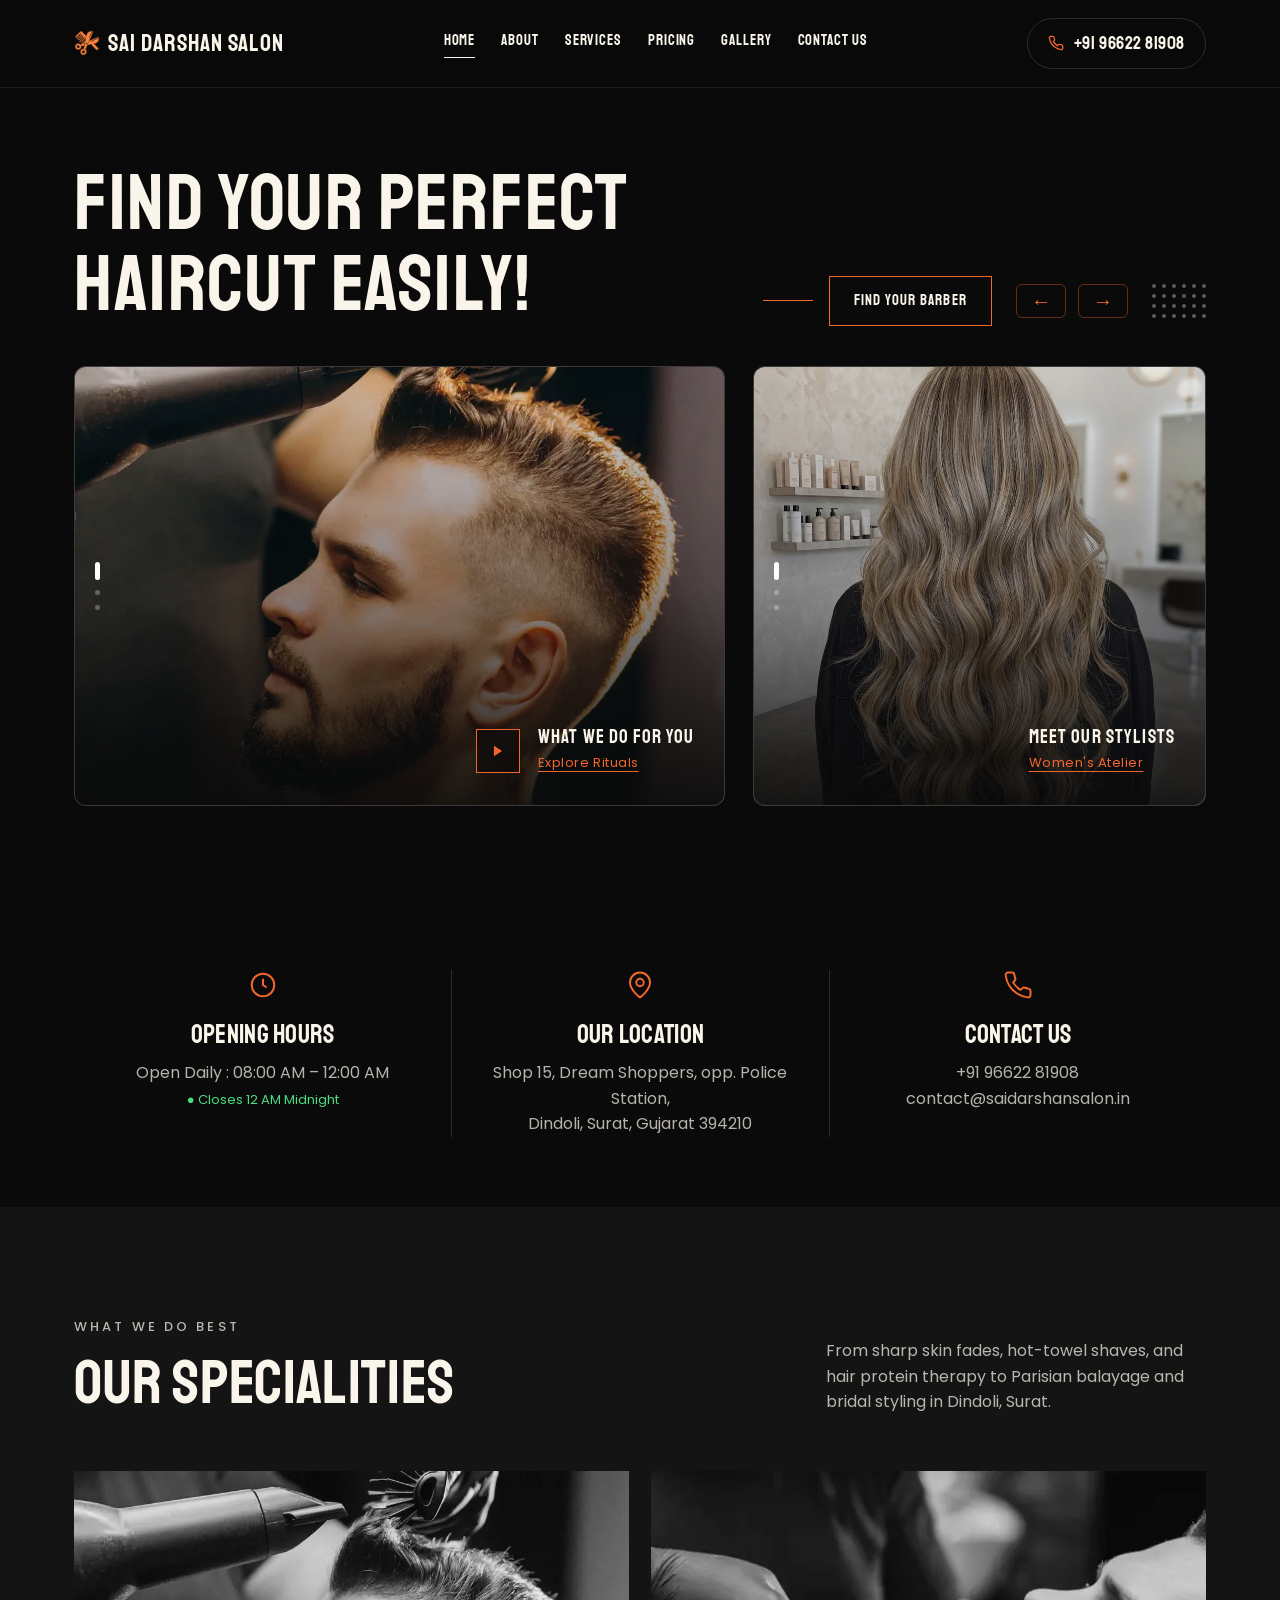
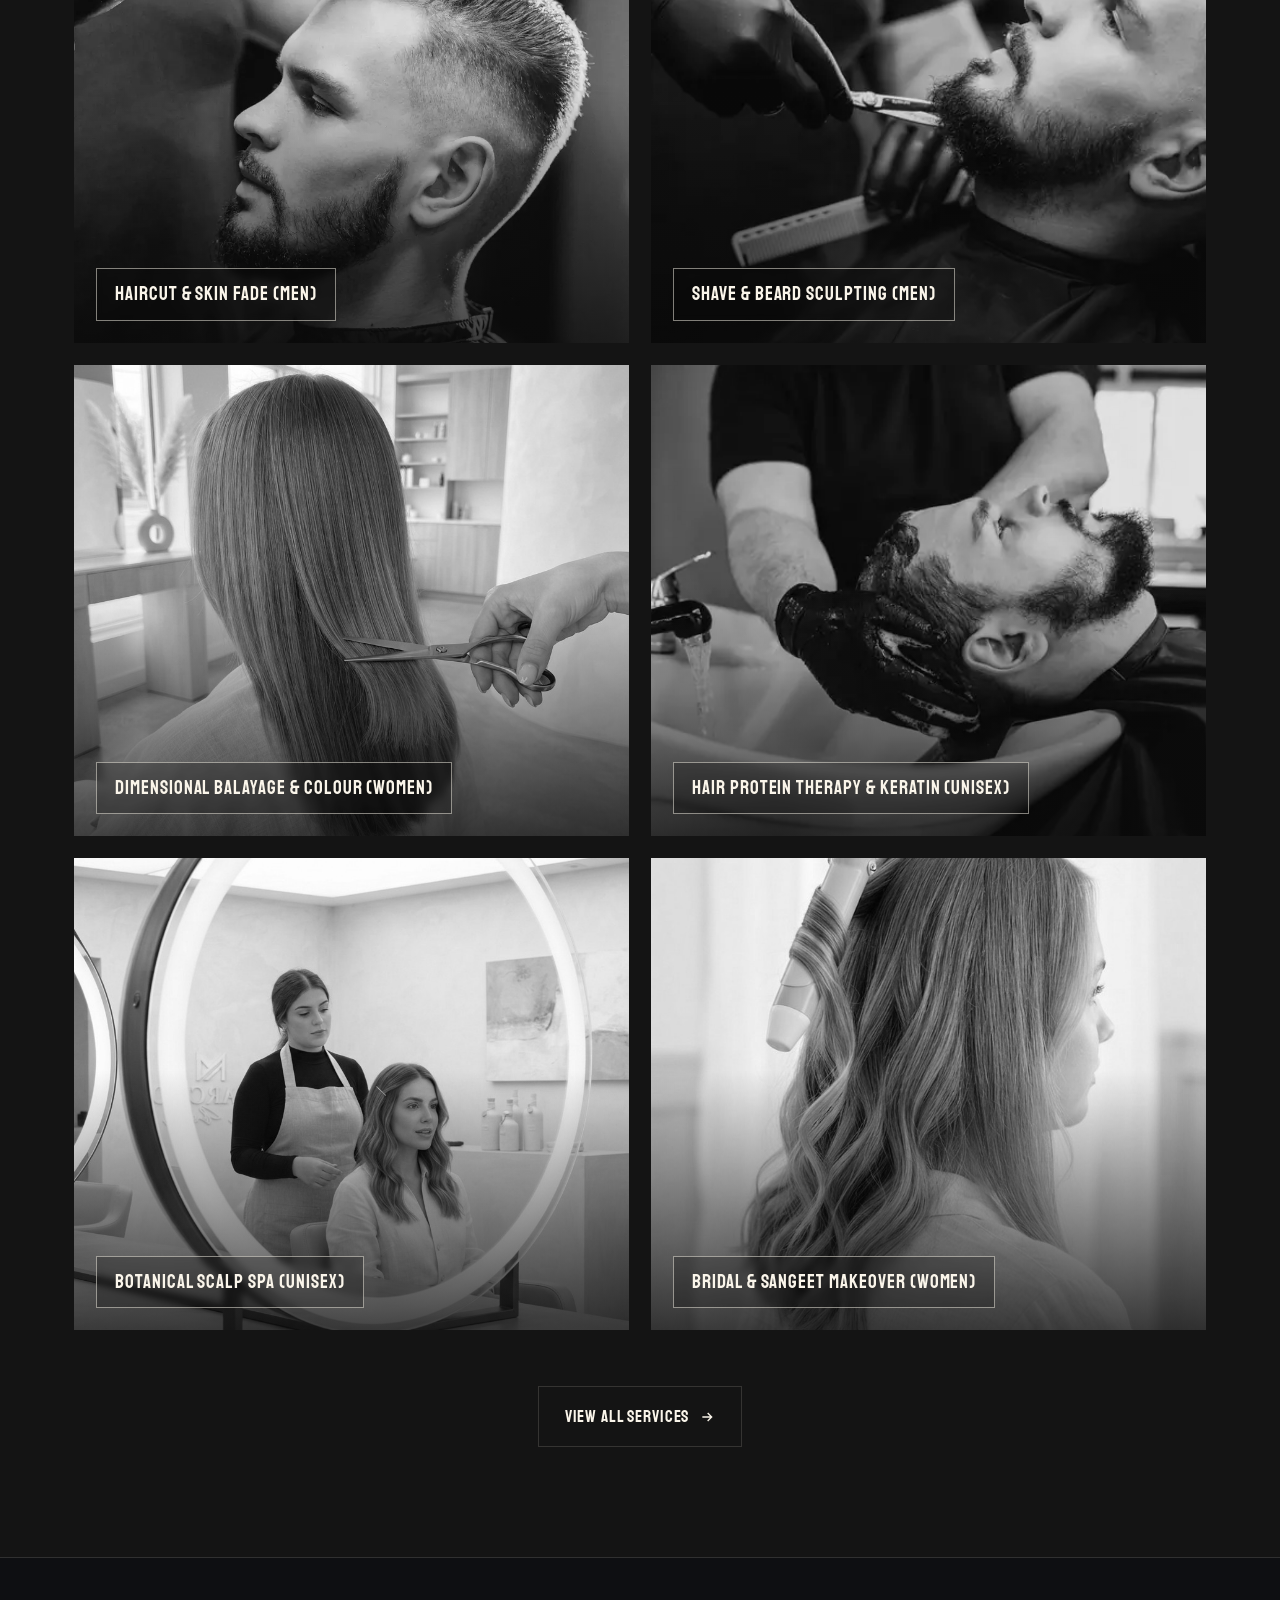
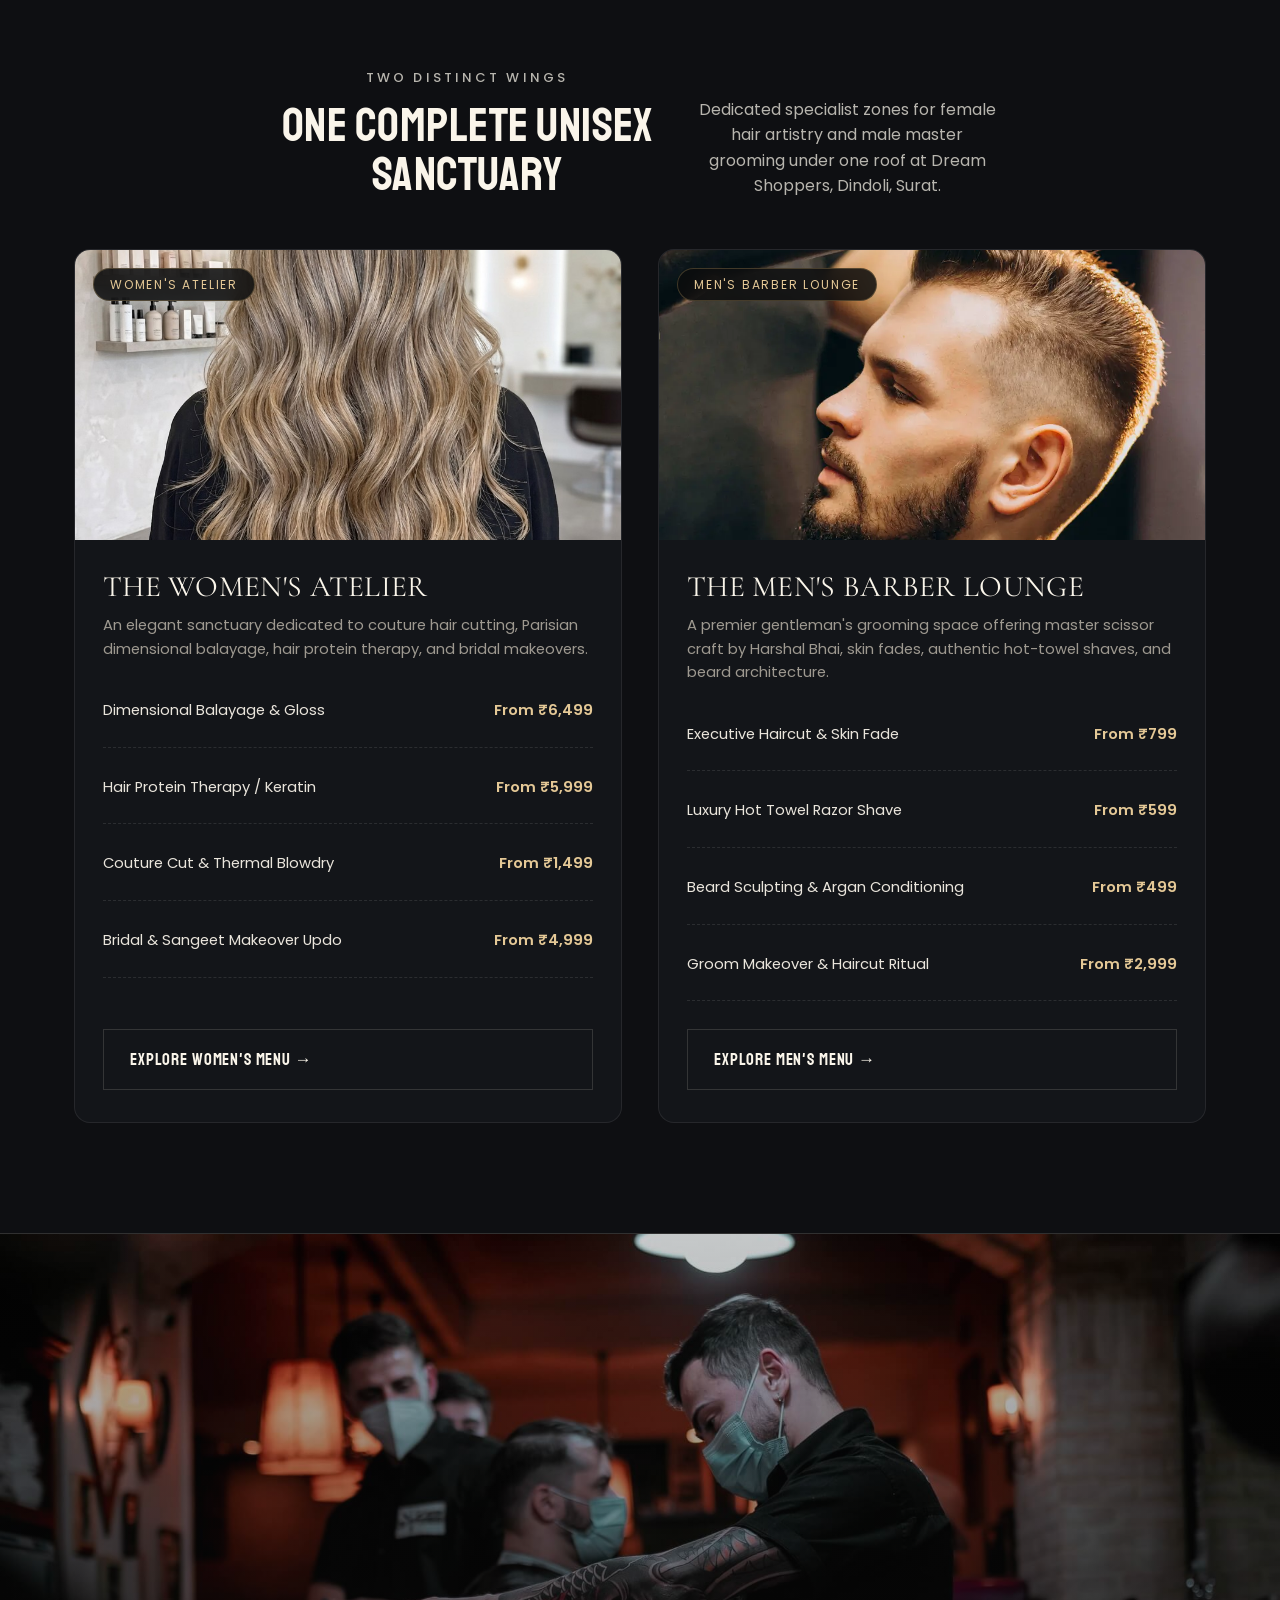
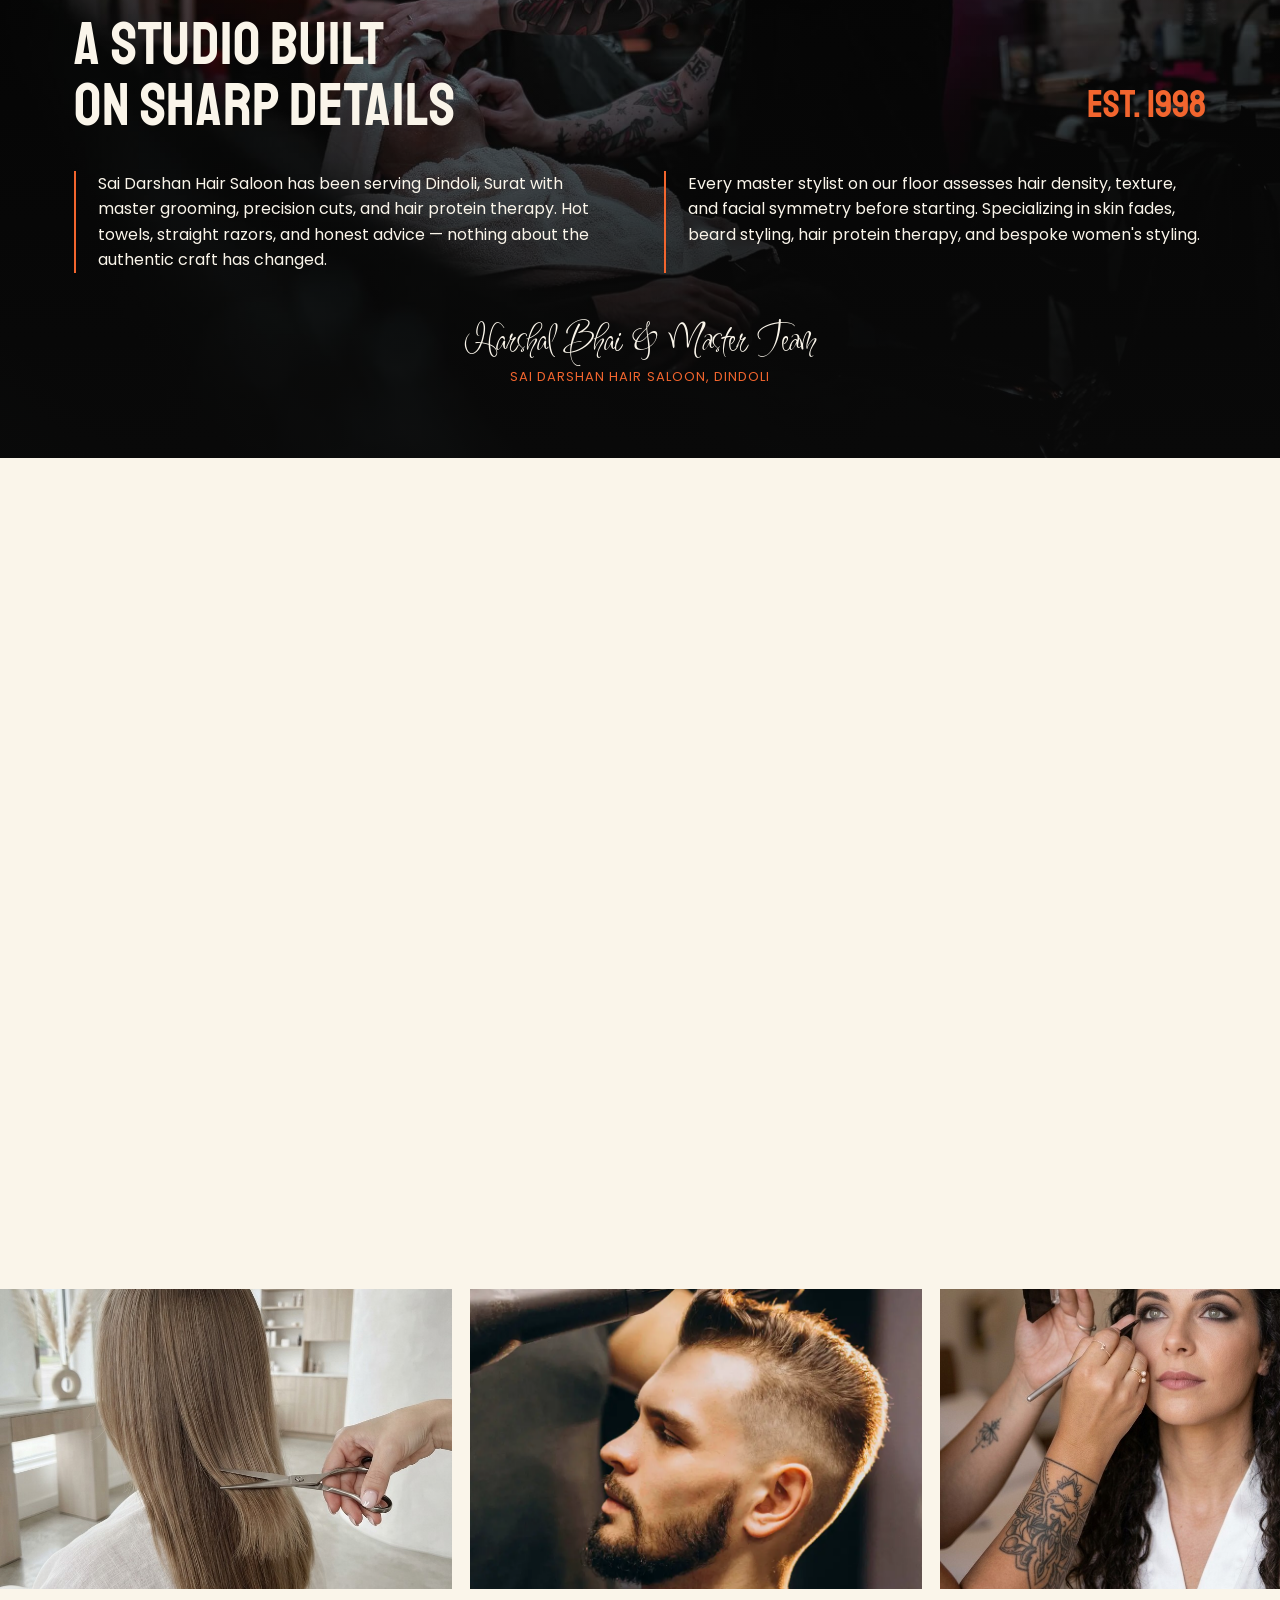
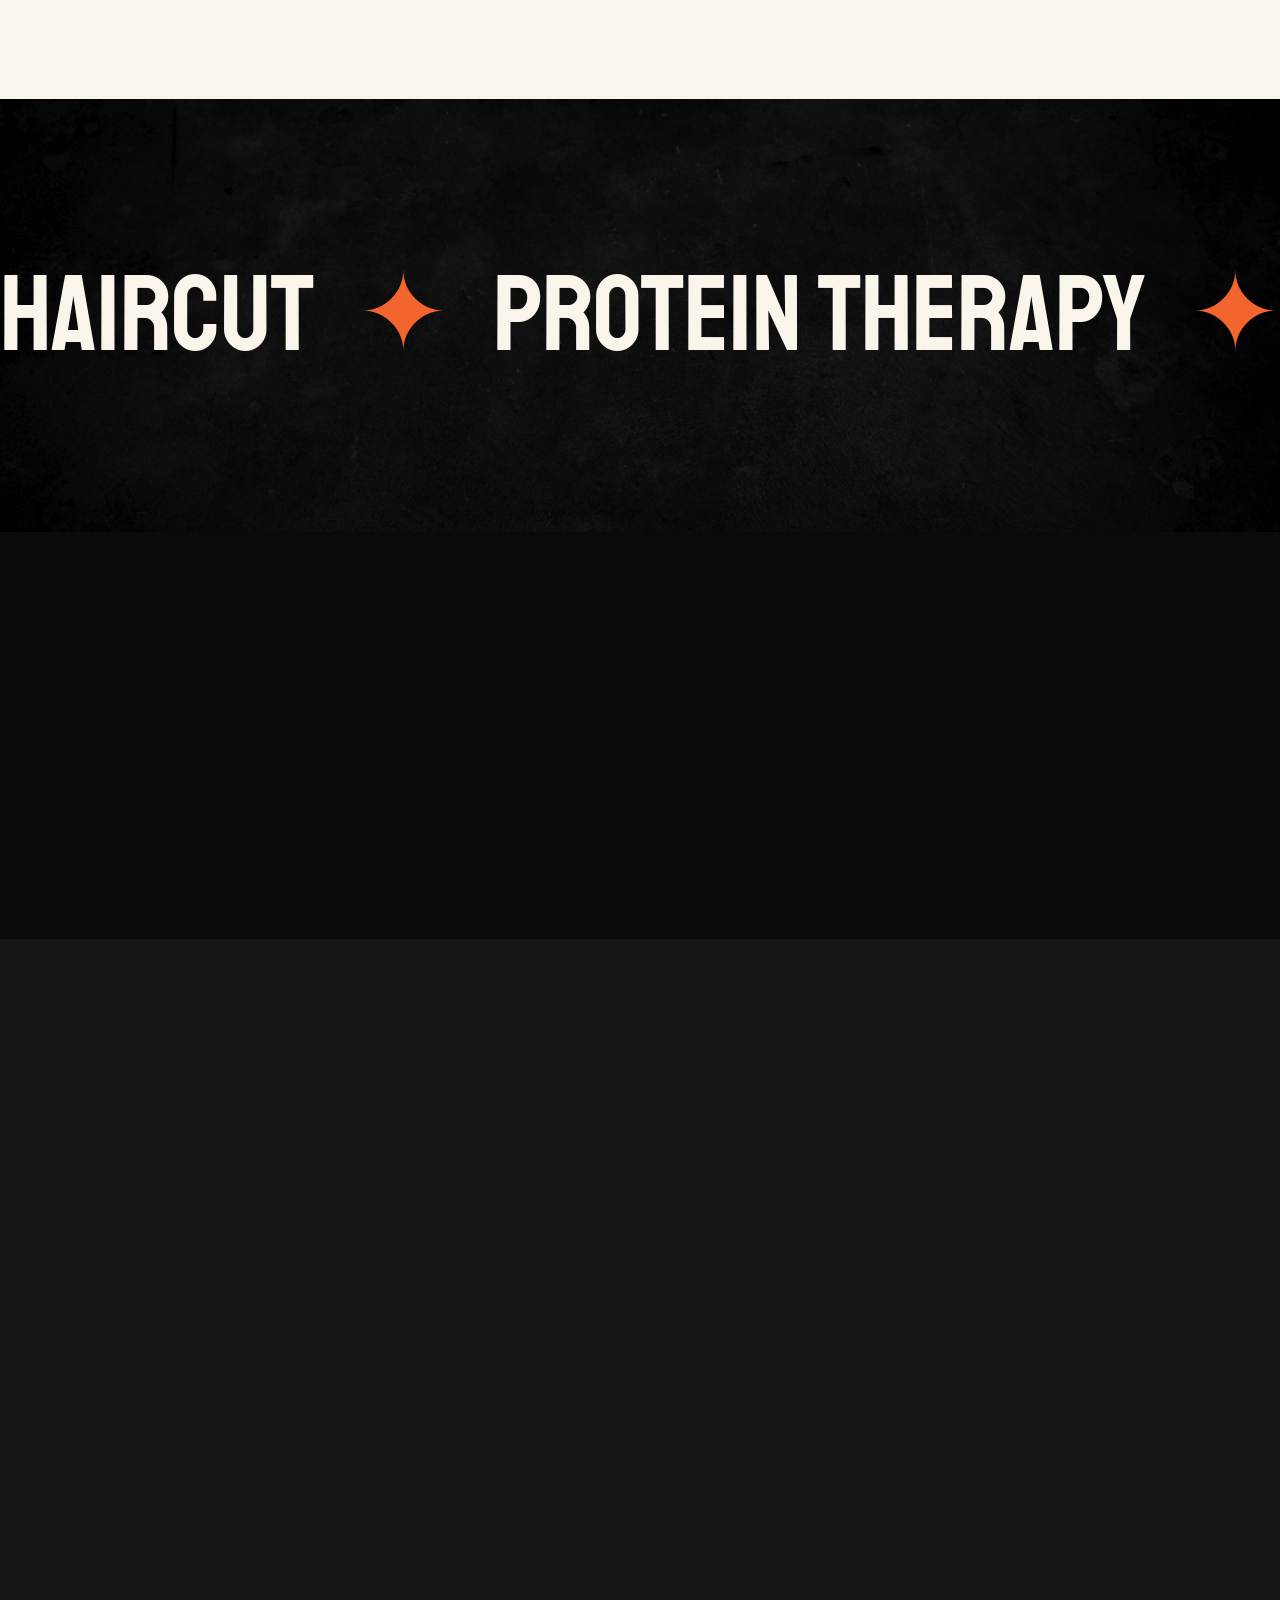
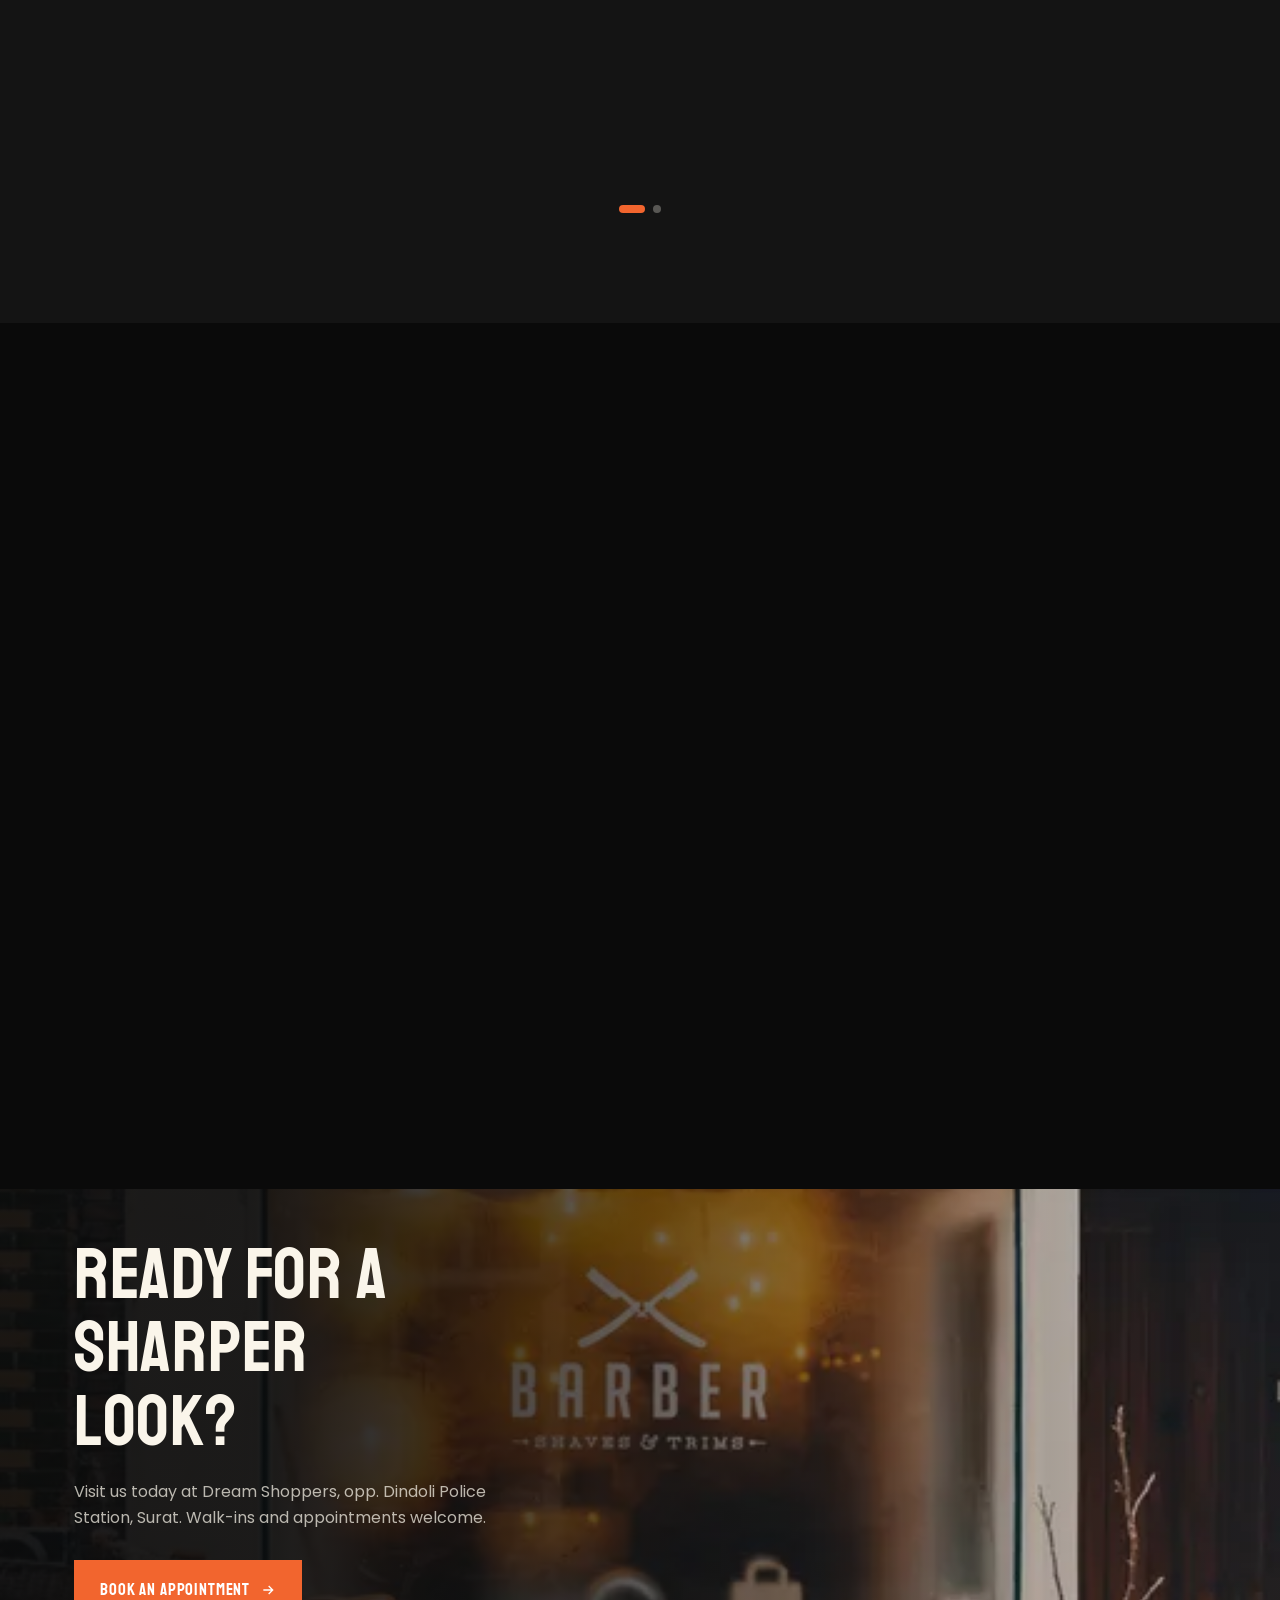
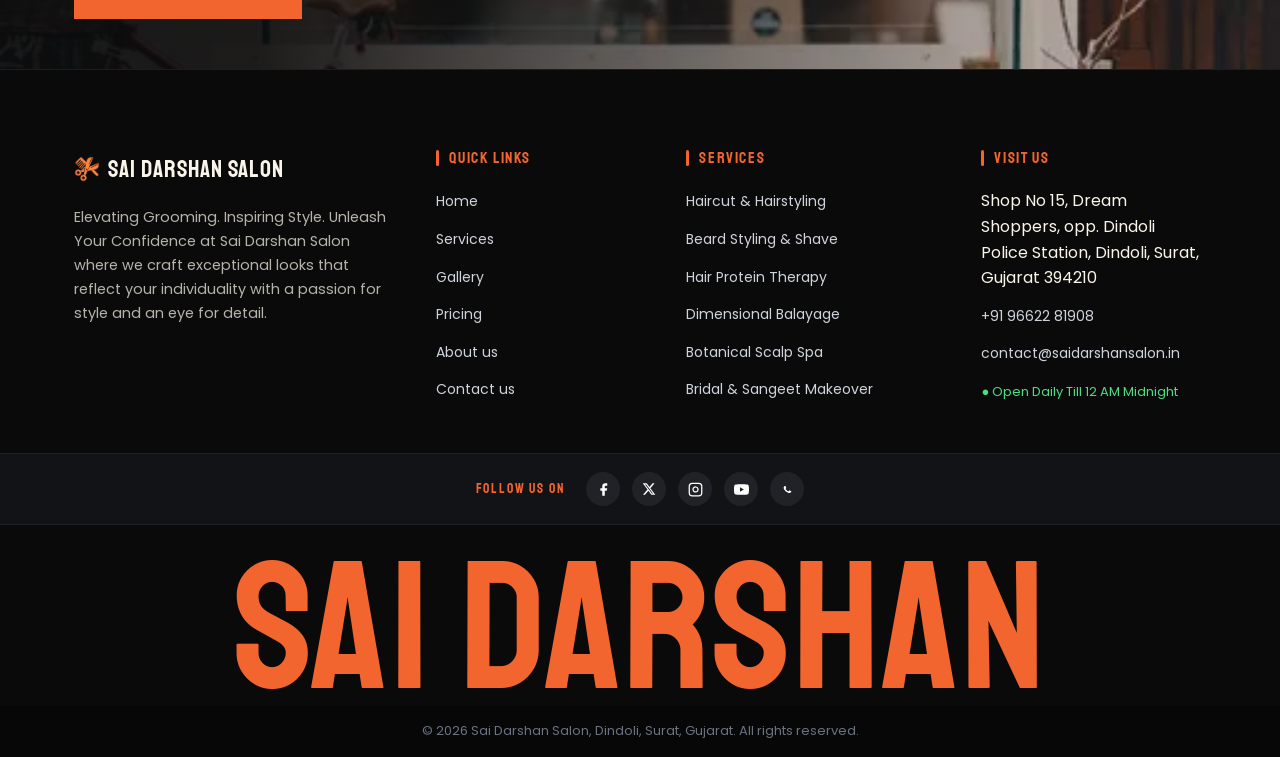
==== index.html @ af79fc6d "first commit: complete Sai Darshan unisex salon website" ====
<!doctype html>
<html lang="en">
  <head>
    <meta charset="utf-8" />
    <meta name="viewport" content="width=device-width, initial-scale=1" />
    <title>Sai Darshan Salon — Unisex Salon &amp; Hair Artistry | Dindoli, Surat</title>
    <meta
      name="description"
      content="Sai Darshan Salon is Dindoli, Surat's premier unisex salon. Precision skin fades, hot towel shaves, hair protein therapy, balayage &amp; bridal styling. Open daily till 12 AM."
    />
    <link rel="canonical" href="https://saidarshansalon.in/" />
    <!-- Open Graph / Facebook -->
    <meta property="og:type" content="website" />
    <meta property="og:url" content="https://saidarshansalon.in/" />
    <meta property="og:title" content="Sai Darshan Salon — Unisex Salon &amp; Hair Artistry | Dindoli, Surat" />
    <meta property="og:description" content="Precision skin fades, hot towel shaves, hair protein therapy, balayage &amp; bridal styling in Dindoli, Surat. Open daily till 12 AM midnight." />
    <meta property="og:image" content="https://saidarshansalon.in/assets/img/storefront.webp" />
    <meta property="og:locale" content="en_IN" />
    <meta property="og:site_name" content="Sai Darshan Salon" />
    <!-- Twitter -->
    <meta name="twitter:card" content="summary_large_image" />
    <meta name="twitter:url" content="https://saidarshansalon.in/" />
    <meta name="twitter:title" content="Sai Darshan Salon — Unisex Salon &amp; Hair Artistry | Dindoli, Surat" />
    <meta name="twitter:description" content="Precision skin fades, hot towel shaves, hair protein therapy, balayage &amp; bridal styling in Dindoli, Surat." />
    <meta name="twitter:image" content="https://saidarshansalon.in/assets/img/storefront.webp" />
    <link rel="icon" href="assets/img/favicon-mark.png" />
    <link rel="preconnect" href="https://fonts.googleapis.com" />
    <link rel="preconnect" href="https://fonts.gstatic.com" crossorigin />
    <link
      href="https://fonts.googleapis.com/css2?family=Staatliches&family=Poppins:wght@300;400;500;600&family=Inspiration&family=Cormorant+Garamond:ital,wght@0,400;0,600;1,400&display=swap"
      rel="stylesheet"
    />
    <link rel="stylesheet" href="css/style.css" />

    <!-- Structured Data (JSON-LD) -->
    <script type="application/ld+json">
    {
      "@context": "https://schema.org",
      "@graph": [
        {
          "@type": ["HairSalon", "BarberShop", "HealthAndBeautyBusiness"],
          "@id": "https://saidarshansalon.in/#business",
          "name": "Sai Darshan Salon",
          "alternateName": "SAI DARSHAN HAIR SALOON",
          "url": "https://saidarshansalon.in/",
          "logo": "https://saidarshansalon.in/assets/img/logo.png",
          "image": "https://saidarshansalon.in/assets/img/storefront.webp",
          "telephone": "+919662281908",
          "email": "contact@saidarshansalon.in",
          "priceRange": "₹499 - ₹6,499",
          "currenciesAccepted": "INR",
          "paymentAccepted": "Cash, UPI, Credit Card, Debit Card",
          "address": {
            "@type": "PostalAddress",
            "streetAddress": "Shop No 15, Dream Shoppers, opp. Dindoli Police Station, Tirupati Society",
            "addressLocality": "Dindoli, Surat",
            "addressRegion": "Gujarat",
            "postalCode": "394210",
            "addressCountry": "IN"
          },
          "geo": {
            "@type": "GeoCoordinates",
            "latitude": 21.14379,
            "longitude": 72.88091
          },
          "openingHoursSpecification": [
            {
              "@type": "OpeningHoursSpecification",
              "dayOfWeek": ["Monday", "Tuesday", "Wednesday", "Thursday", "Friday", "Saturday", "Sunday"],
              "opens": "08:00",
              "closes": "00:00"
            }
          ],
          "aggregateRating": {
            "@type": "AggregateRating",
            "ratingValue": "4.3",
            "reviewCount": "11",
            "bestRating": "5",
            "worstRating": "1"
          },
          "hasOfferCatalog": {
            "@type": "OfferCatalog",
            "name": "Salon Services Menu",
            "itemListElement": [
              {
                "@type": "Offer",
                "itemOffered": {
                  "@type": "Service",
                  "name": "Haircut & Skin Fade (Men)"
                },
                "price": "799",
                "priceCurrency": "INR"
              },
              {
                "@type": "Offer",
                "itemOffered": {
                  "@type": "Service",
                  "name": "Hair Protein Therapy & Keratin"
                },
                "price": "5999",
                "priceCurrency": "INR"
              },
              {
                "@type": "Offer",
                "itemOffered": {
                  "@type": "Service",
                  "name": "Dimensional Balayage & Colour (Women)"
                },
                "price": "6499",
                "priceCurrency": "INR"
              },
              {
                "@type": "Offer",
                "itemOffered": {
                  "@type": "Service",
                  "name": "Hot Towel Straight Razor Shave (Men)"
                },
                "price": "599",
                "priceCurrency": "INR"
              }
            ]
          }
        },
        {
          "@type": "FAQPage",
          "@id": "https://saidarshansalon.in/#faq",
          "mainEntity": [
            {
              "@type": "Question",
              "name": "What are the salon hours for Sai Darshan Salon?",
              "acceptedAnswer": {
                "@type": "Answer",
                "text": "Sai Darshan Salon is open daily from 08:00 AM to 12:00 AM (Midnight) for your convenience."
              }
            },
            {
              "@type": "Question",
              "name": "Where is Sai Darshan Salon located in Surat?",
              "acceptedAnswer": {
                "@type": "Answer",
                "text": "We are located at Shop No 15, Dream Shoppers, opposite Dindoli Police Station, Tirupati Society, Dindoli, Surat, Gujarat 394210 (Plus Code: 4VVJ+G9)."
              }
            },
            {
              "@type": "Question",
              "name": "Do you offer Hair Protein Therapy in Surat?",
              "acceptedAnswer": {
                "@type": "Answer",
                "text": "Yes, our signature Hair Protein Therapy and Keratin treatments deeply restore damaged hair and provide long-lasting shine and smoothness."
              }
            }
          ]
        }
      ]
    }
    </script>
  </head>
  <body>
    <!-- ================= HEADER ================= -->
    <header class="header">
      <div class="wrap header__inner">
        <a class="logo" href="index.html">
          <img src="assets/img/logo.png" alt="Sai Darshan Hair Saloon" />
          <span>SAI DARSHAN SALON</span>
        </a>
        <nav class="nav">
          <a href="index.html" class="is-active">Home</a>
          <a href="about.html">About</a>
          <a href="services.html">Services</a>
          <a href="pricing.html">Pricing</a>
          <a href="gallery.html">Gallery</a>
          <a href="contact.html">Contact Us</a>
        </nav>
        <a class="header__phone" href="tel:+919662281908">
          <svg width="16" height="16" viewBox="0 0 24 24" fill="none" stroke="currentColor" stroke-width="2"><path d="M22 16.9v3a2 2 0 0 1-2.2 2 19.8 19.8 0 0 1-8.6-3.1 19.5 19.5 0 0 1-6-6A19.8 19.8 0 0 1 2.1 4.2 2 2 0 0 1 4.1 2h3a2 2 0 0 1 2 1.7c.1 1 .4 1.9.7 2.8a2 2 0 0 1-.5 2.1L8.1 9.9a16 16 0 0 0 6 6l1.3-1.2a2 2 0 0 1 2.1-.5c.9.3 1.8.6 2.8.7a2 2 0 0 1 1.7 2Z"/></svg>
          +91 96622 81908
        </a>
        <button class="burger" type="button" aria-label="Menu"><span></span><span></span><span></span></button>
      </div>
    </header>
    <nav class="mobile-menu">
      <a href="index.html">Home</a>
      <a href="about.html">About</a>
      <a href="services.html">Services</a>
      <a href="pricing.html">Pricing</a>
      <a href="gallery.html">Gallery</a>
      <a href="contact.html">Contact Us</a>
    </nav>

    <!-- ================= HERO (BARBERMATE SPLIT SHOWCASE) ================= -->
    <section class="hero-bm" id="heroSliderSection">
      <div class="wrap">
        <div class="hero-bm__top reveal">
          <div class="hero-bm__headline-wrap">
            <h1 class="hero-bm__headline">
              Find your perfect <span class="hero-bm__highlight">haircut</span> easily!
            </h1>
          </div>
          <div class="hero-bm__actions">
            <div class="hero-bm__btn-line">
              <a class="hero-bm__btn-box" href="contact.html">Find Your Barber</a>
            </div>
            <div class="hero-bm__arrows">
              <button class="hero-bm__arrow hero-bm__arrow--prev" id="heroPrevBtn" type="button" aria-label="Previous Slide">&larr;</button>
              <button class="hero-bm__arrow hero-bm__arrow--next" id="heroNextBtn" type="button" aria-label="Next Slide">&rarr;</button>
            </div>
            <div class="hero-bm__dot-grid">
              <span></span><span></span><span></span><span></span><span></span><span></span>
              <span></span><span></span><span></span><span></span><span></span><span></span>
              <span></span><span></span><span></span><span></span><span></span><span></span>
              <span></span><span></span><span></span><span></span><span></span><span></span>
            </div>
          </div>
        </div>

        <div class="hero-bm__cards">
          <!-- Main Bigger Left Card: Male Grooming Slides -->
          <div class="hero-bm__card" id="heroMaleCard">
            <!-- Slide 0 -->
            <div class="hero-bm__slide is-active">
              <div class="hero-bm__card-bg">
                <img src="assets/img/haircut-fade.webp" alt="Master Barber Haircut & Skin Fade" />
              </div>
              <div class="hero-bm__card-content">
                <a class="hero-bm__play-btn" href="services.html" aria-label="Explore Men's Rituals">
                  <svg width="14" height="14" viewBox="0 0 24 24" fill="currentColor"><polygon points="5 3 19 12 5 21 5 3"/></svg>
                </a>
                <div class="hero-bm__card-text">
                  <h4>WHAT WE DO FOR YOU</h4>
                  <a href="services.html">Explore Rituals</a>
                </div>
              </div>
            </div>

            <!-- Slide 1 -->
            <div class="hero-bm__slide">
              <div class="hero-bm__card-bg">
                <img src="assets/img/beard-razor.webp" alt="Hot Towel Straight Razor Shave" />
              </div>
              <div class="hero-bm__card-content">
                <a class="hero-bm__play-btn" href="services.html" aria-label="Explore Hot Towel Shave">
                  <svg width="14" height="14" viewBox="0 0 24 24" fill="currentColor"><polygon points="5 3 19 12 5 21 5 3"/></svg>
                </a>
                <div class="hero-bm__card-text">
                  <h4>HOT TOWEL RAZOR SHAVE</h4>
                  <a href="services.html">Traditional Shave</a>
                </div>
              </div>
            </div>

            <!-- Slide 2 -->
            <div class="hero-bm__slide">
              <div class="hero-bm__card-bg">
                <img src="assets/img/man-hat-beard.webp" alt="Beard Sculpting & Grooming" />
              </div>
              <div class="hero-bm__card-content">
                <a class="hero-bm__play-btn" href="services.html" aria-label="Explore Beard Sculpting">
                  <svg width="14" height="14" viewBox="0 0 24 24" fill="currentColor"><polygon points="5 3 19 12 5 21 5 3"/></svg>
                </a>
                <div class="hero-bm__card-text">
                  <h4>BEARD ARCHITECTURE</h4>
                  <a href="services.html">Sculpting &amp; Oil</a>
                </div>
              </div>
            </div>

            <!-- Vertical indicator dots -->
            <div class="hero-bm__v-dots" id="heroMaleDots">
              <span class="is-active" data-slide="0"></span>
              <span data-slide="1"></span>
              <span data-slide="2"></span>
            </div>
          </div>

          <!-- Right Card: Female Styling (Maison Lumière) Slides -->
          <div class="hero-bm__card" id="heroFemaleCard">
            <!-- Slide 0 -->
            <div class="hero-bm__slide is-active">
              <div class="hero-bm__card-bg">
                <img src="assets/img/lumiere/lumiere_1.jpeg" alt="Women's Couture Balayage & Styling" />
              </div>
              <div class="hero-bm__card-content">
                <div class="hero-bm__card-text">
                  <h4>MEET OUR STYLISTS</h4>
                  <a href="services.html">Women's Atelier</a>
                </div>
              </div>
            </div>

            <!-- Slide 1 -->
            <div class="hero-bm__slide">
              <div class="hero-bm__card-bg">
                <img src="assets/img/lumiere/lumiere_0.jpeg" alt="Dimensional Balayage Artistry" />
              </div>
              <div class="hero-bm__card-content">
                <div class="hero-bm__card-text">
                  <h4>DIMENSIONAL BALAYAGE</h4>
                  <a href="services.html">Colour Artistry</a>
                </div>
              </div>
            </div>

            <!-- Slide 2 -->
            <div class="hero-bm__slide">
              <div class="hero-bm__card-bg">
                <img src="assets/img/lumiere/lumiere_12.jpeg" alt="Bridal & Event Occasion Styling" />
              </div>
              <div class="hero-bm__card-content">
                <div class="hero-bm__card-text">
                  <h4>BRIDAL &amp; SANGEET UPDO</h4>
                  <a href="services.html">Occasion Styling</a>
                </div>
              </div>
            </div>

            <!-- Vertical indicator dots -->
            <div class="hero-bm__v-dots" id="heroFemaleDots">
              <span class="is-active" data-slide="0"></span>
              <span data-slide="1"></span>
              <span data-slide="2"></span>
            </div>
          </div>
        </div>
      </div>
    </section>

    <!-- ================= INFO STRIP ================= -->
    <section class="info">
      <div class="wrap info__grid">
        <div class="info__col reveal">
          <svg width="30" height="30" viewBox="0 0 24 24" fill="none" stroke="currentColor" stroke-width="1.6"><circle cx="12" cy="12" r="9"/><path d="M12 7v5l3 2"/></svg>
          <h3>Opening Hours</h3>
          <p>Open Daily : 08:00 AM – 12:00 AM<br /><span style="color: #4ade80; font-size: 13px;">● Closes 12 AM Midnight</span></p>
        </div>
        <div class="info__col reveal" data-delay="1">
          <svg width="30" height="30" viewBox="0 0 24 24" fill="none" stroke="currentColor" stroke-width="1.6"><path d="M20 10c0 6-8 12-8 12s-8-6-8-12a8 8 0 0 1 16 0Z"/><circle cx="12" cy="10" r="3"/></svg>
          <h3>Our Location</h3>
          <p>Shop 15, Dream Shoppers, opp. Police Station,<br />Dindoli, Surat, Gujarat 394210</p>
        </div>
        <div class="info__col reveal" data-delay="2">
          <svg width="30" height="30" viewBox="0 0 24 24" fill="none" stroke="currentColor" stroke-width="1.6"><path d="M22 16.9v3a2 2 0 0 1-2.2 2 19.8 19.8 0 0 1-8.6-3.1 19.5 19.5 0 0 1-6-6A19.8 19.8 0 0 1 2.1 4.2 2 2 0 0 1 4.1 2h3a2 2 0 0 1 2 1.7c.1 1 .4 1.9.7 2.8a2 2 0 0 1-.5 2.1L8.1 9.9a16 16 0 0 0 6 6l1.3-1.2a2 2 0 0 1 2.1-.5c.9.3 1.8.6 2.8.7a2 2 0 0 1 1.7 2Z"/></svg>
          <h3>Contact Us</h3>
          <p>+91 96622 81908<br />contact@saidarshansalon.in</p>
        </div>
      </div>
    </section>

    <!-- ================= SPECIALITIES (MEN & WOMEN) ================= -->
    <section class="section section--ink">
      <div class="wrap">
        <div class="section-head reveal">
          <div>
            <p class="eyebrow">What we do best</p>
            <h2>Our specialities</h2>
          </div>
          <p>From sharp skin fades, hot-towel shaves, and hair protein therapy to Parisian balayage and bridal styling in Dindoli, Surat.</p>
        </div>
        <div class="cards">
          <!-- Men: Haircut & Fade -->
          <a class="card reveal" href="services.html">
            <img src="assets/img/haircut-fade.webp" alt="Precision haircut and skin fade" />
            <span class="card__label">Haircut &amp; Skin Fade (Men)</span>
          </a>
          <!-- Men: Shave & Beard -->
          <a class="card reveal" data-delay="1" href="services.html">
            <img src="assets/img/beard-razor.webp" alt="Classic razor shave" />
            <span class="card__label">Shave &amp; Beard Sculpting (Men)</span>
          </a>
          <!-- Women: Balayage & Colour -->
          <a class="card reveal" data-delay="1" href="services.html">
            <img src="assets/img/lumiere/lumiere_0.jpeg" alt="Dimensional Balayage" />
            <span class="card__label">Dimensional Balayage &amp; Colour (Women)</span>
          </a>
          <!-- Unisex: Hair Protein Therapy -->
          <a class="card reveal" data-delay="2" href="services.html">
            <img src="assets/img/hair-wash.webp" alt="Hair Protein Therapy" />
            <span class="card__label">Hair Protein Therapy &amp; Keratin (Unisex)</span>
          </a>
          <!-- Unisex: Botanical Scalp Spa -->
          <a class="card reveal" href="services.html">
            <img src="assets/img/lumiere/lumiere_18.jpeg" alt="Botanical Scalp Spa" />
            <span class="card__label">Botanical Scalp Spa (Unisex)</span>
          </a>
          <!-- Women: Bridal & Event Styling -->
          <a class="card reveal" data-delay="1" href="services.html">
            <img src="assets/img/lumiere/lumiere_12.jpeg" alt="Bridal & Sangeet Styling" />
            <span class="card__label">Bridal &amp; Sangeet Makeover (Women)</span>
          </a>
        </div>
        <div class="center-cta reveal">
          <a class="btn btn--ghost" href="services.html">
            View all services
            <svg width="16" height="16" viewBox="0 0 24 24" fill="none" stroke="currentColor" stroke-width="2"><path d="M5 12h14M13 6l6 6-6 6"/></svg>
          </a>
        </div>
      </div>
    </section>

    <!-- ================= DUAL WING UNISEX SHOWCASE ================= -->
    <section class="section" style="background: #0e0f12; border-top: 1px solid var(--line); border-bottom: 1px solid var(--line);">
      <div class="wrap">
        <div class="section-head reveal" style="text-align: center; max-width: 720px; margin: 0 auto 50px;">
          <div>
            <p class="eyebrow" style="margin-bottom: 12px;">Two Distinct Wings</p>
            <h2 style="font-size: clamp(32px, 5vw, 48px);">One Complete Unisex Sanctuary</h2>
          </div>
          <p style="color: var(--muted); margin-top: 12px;">
            Dedicated specialist zones for female hair artistry and male master grooming under one roof at Dream Shoppers, Dindoli, Surat.
          </p>
        </div>

        <div class="unisex-dual-grid">
          <!-- Wing 1: Women's Hair & Beauty Atelier -->
          <div class="unisex-wing reveal">
            <div class="unisex-wing__media">
              <img src="assets/img/lumiere/lumiere_1.jpeg" alt="The Women's Hair & Beauty Atelier" />
              <span class="unisex-wing__badge">Women's Atelier</span>
            </div>
            <div class="unisex-wing__body">
              <h3>The Women's Atelier</h3>
              <p class="wing-desc">
                An elegant sanctuary dedicated to couture hair cutting, Parisian dimensional balayage, hair protein therapy, and bridal makeovers.
              </p>
              <div class="wing-service-items">
                <div class="wing-service-item">
                  <span class="name">Dimensional Balayage &amp; Gloss</span>
                  <span class="price">From ₹6,499</span>
                </div>
                <div class="wing-service-item">
                  <span class="name">Hair Protein Therapy / Keratin</span>
                  <span class="price">From ₹5,999</span>
                </div>
                <div class="wing-service-item">
                  <span class="name">Couture Cut &amp; Thermal Blowdry</span>
                  <span class="price">From ₹1,499</span>
                </div>
                <div class="wing-service-item">
                  <span class="name">Bridal &amp; Sangeet Makeover Updo</span>
                  <span class="price">From ₹4,999</span>
                </div>
              </div>
              <a class="btn btn--ghost" href="services.html" style="margin-top: auto;">Explore Women's Menu →</a>
            </div>
          </div>

          <!-- Wing 2: Men's Master Barber & Grooming Lounge -->
          <div class="unisex-wing reveal" data-delay="1">
            <div class="unisex-wing__media">
              <img src="assets/img/haircut-fade.webp" alt="The Men's Barber & Grooming Lounge" />
              <span class="unisex-wing__badge">Men's Barber Lounge</span>
            </div>
            <div class="unisex-wing__body">
              <h3>The Men's Barber Lounge</h3>
              <p class="wing-desc">
                A premier gentleman's grooming space offering master scissor craft by Harshal Bhai, skin fades, authentic hot-towel shaves, and beard architecture.
              </p>
              <div class="wing-service-items">
                <div class="wing-service-item">
                  <span class="name">Executive Haircut &amp; Skin Fade</span>
                  <span class="price">From ₹799</span>
                </div>
                <div class="wing-service-item">
                  <span class="name">Luxury Hot Towel Razor Shave</span>
                  <span class="price">From ₹599</span>
                </div>
                <div class="wing-service-item">
                  <span class="name">Beard Sculpting &amp; Argan Conditioning</span>
                  <span class="price">From ₹499</span>
                </div>
                <div class="wing-service-item">
                  <span class="name">Groom Makeover &amp; Haircut Ritual</span>
                  <span class="price">From ₹2,999</span>
                </div>
              </div>
              <a class="btn btn--ghost" href="services.html" style="margin-top: auto;">Explore Men's Menu →</a>
            </div>
          </div>
        </div>
      </div>
    </section>

    <!-- ================= ABOUT ================= -->
    <section class="about">
      <div class="about__bg"><img src="assets/img/shop-night.jpg" alt="Inside Sai Darshan Hair Saloon" /></div>
      <div class="wrap">
        <div class="about__top reveal">
          <h2>A studio built<br />on sharp details</h2>
          <span class="about__est">EST. 1998</span>
        </div>
        <div class="about__cols">
          <p class="reveal">
            Sai Darshan Hair Saloon has been serving Dindoli, Surat with master grooming, precision cuts, and hair protein therapy. Hot towels, straight razors, and honest advice — nothing about the authentic craft has changed.
          </p>
          <p class="reveal" data-delay="1">
            Every master stylist on our floor assesses hair density, texture, and facial symmetry before starting. Specializing in skin fades, beard styling, hair protein therapy, and bespoke women's styling.
          </p>
        </div>
        <div class="signature reveal">
          <span>Harshal Bhai &amp; Master Team</span>
          <small>Sai Darshan Hair Saloon, Dindoli</small>
        </div>
      </div>
    </section>

    <!-- ================= PRICING ================= -->
    <section class="section section--cream">
      <div class="wrap">
        <div class="section-head reveal">
          <div>
            <p class="eyebrow">Straightforward rates</p>
            <h2>Our price list</h2>
          </div>
          <p>Transparent pricing in Indian Rupees (₹) for men, women, and hair protein spa treatments in Dindoli, Surat.</p>
        </div>
        <div class="prices">
          <div class="price reveal"><span class="price__name">Men's Classic Haircut</span><span class="price__dots"></span><span class="price__value">₹699</span></div>
          <div class="price reveal"><span class="price__name">Executive Skin Fade</span><span class="price__dots"></span><span class="price__value">₹799</span></div>
          <div class="price reveal"><span class="price__name">Hot Towel Razor Shave</span><span class="price__dots"></span><span class="price__value">₹599</span></div>
          <div class="price reveal"><span class="price__name">Beard Trim &amp; Shape</span><span class="price__dots"></span><span class="price__value">₹499</span></div>
          <div class="price reveal"><span class="price__name">Hair Protein Therapy</span><span class="price__dots"></span><span class="price__value">₹5,999</span></div>
          <div class="price reveal"><span class="price__name">Women's Couture Haircut</span><span class="price__dots"></span><span class="price__value">₹1,499</span></div>
          <div class="price reveal"><span class="price__name">Dimensional Balayage</span><span class="price__dots"></span><span class="price__value">₹6,499</span></div>
          <div class="price reveal"><span class="price__name">Full Foil Highlights</span><span class="price__dots"></span><span class="price__value">₹4,999</span></div>
          <div class="price reveal"><span class="price__name">Botanical Scalp Spa</span><span class="price__dots"></span><span class="price__value">₹1,899</span></div>
          <div class="price reveal"><span class="price__name">Bridal &amp; Sangeet Makeover</span><span class="price__dots"></span><span class="price__value">₹4,999</span></div>
          <div class="price reveal"><span class="price__name">Charcoal Detox Facial</span><span class="price__dots"></span><span class="price__value">₹1,499</span></div>
          <div class="price reveal"><span class="price__name">Full Groom Makeover Ritual</span><span class="price__dots"></span><span class="price__value">₹2,999</span></div>
        </div>
        <div class="center-cta reveal">
          <a class="btn btn--ghost-dark" href="pricing.html">
            See full price book
            <svg width="16" height="16" viewBox="0 0 24 24" fill="none" stroke="currentColor" stroke-width="2"><path d="M5 12h14M13 6l6 6-6 6"/></svg>
          </a>
        </div>
      </div>
      <div class="strip-mask">
        <div class="strip">
          <img src="assets/img/lumiere/lumiere_0.jpeg" alt="Dimensional Balayage" />
          <img src="assets/img/haircut-fade.webp" alt="Skin fade" />
          <img src="assets/img/lumiere/lumiere_2.jpeg" alt="Couture cut" />
          <img src="assets/img/beard-razor.webp" alt="Hot towel shave" />
          <img src="assets/img/lumiere/lumiere_12.jpeg" alt="Bridal styling" />
          <img src="assets/img/man-hat-beard.webp" alt="Beard trim" />
          <img src="assets/img/lumiere/lumiere_18.jpeg" alt="Scalp spa" />
          <img src="assets/img/lumiere/lumiere_1.jpeg" alt="Couture styling" />
        </div>
      </div>
    </section>

    <!-- ================= MARQUEE ================= -->
    <section class="marquee">
      <div class="marquee__bg"><img src="assets/img/texture-dark.jpg" alt="" /></div>
      <div class="marquee__track">
        <span>Haircut <b>&#10022;</b> Protein Therapy <b>&#10022;</b> Balayage <b>&#10022;</b> Shave <b>&#10022;</b> Beard <b>&#10022;</b> Styling <b>&#10022;</b> Scalp Spa <b>&#10022;</b></span>
        <span>Haircut <b>&#10022;</b> Protein Therapy <b>&#10022;</b> Balayage <b>&#10022;</b> Shave <b>&#10022;</b> Beard <b>&#10022;</b> Styling <b>&#10022;</b> Scalp Spa <b>&#10022;</b></span>
      </div>
    </section>

    <!-- ================= STATS ================= -->
    <section class="section">
      <div class="wrap">
        <div class="stats">
          <div class="stat reveal">
            <div class="stat__bg"><img src="assets/img/texture-dark.jpg" alt="" /></div>
            <strong data-count="27" data-suffix="+">0</strong><span>Years of excellence</span>
          </div>
          <div class="stat reveal" data-delay="1">
            <div class="stat__bg"><img src="assets/img/texture-dark.jpg" alt="" /></div>
            <strong data-count="11" data-suffix="+">0</strong><span>Verified 5★ Reviews</span>
          </div>
          <div class="stat reveal" data-delay="2">
            <div class="stat__bg"><img src="assets/img/texture-dark.jpg" alt="" /></div>
            <strong data-count="12" data-suffix="AM">0</strong><span>Open Daily Till 12 AM</span>
          </div>
          <div class="stat reveal" data-delay="3">
            <div class="stat__bg"><img src="assets/img/texture-dark.jpg" alt="" /></div>
            <strong data-count="4.3" data-suffix="★">0</strong><span>Google Rating</span>
          </div>
        </div>
      </div>
    </section>

    <!-- ================= TESTIMONIALS ================= -->
    <section class="section section--ink">
      <div class="wrap">
        <div class="section-head section-head--center reveal">
          <div>
            <p class="eyebrow">Google Reviews &bull; 4.3 ★</p>
            <h2>What our clients say</h2>
          </div>
        </div>
        <div class="slider reveal">
          <div class="slider__track">
            <!-- Review 1: Bharti Shimpi -->
            <article class="testimonial">
              <img src="assets/img/client-female-1.jpg" alt="Bharti Shimpi" />
              <div class="testimonial__body">
                <div class="stars">&#9733;&#9733;&#9733;&#9733;&#9733;</div>
                <h3>Best service by Harshal Bhai</h3>
                <p>"Got best service! Special thanks to Harshal bhai for such great hair styling and attention to detail."</p>
                <strong>Bharti Shimpi</strong><em>Google Review, Dindoli</em>
              </div>
            </article>
            <!-- Review 2: Maya Prajapati -->
            <article class="testimonial">
              <img src="assets/img/client-female-2.jpg" alt="Maya Prajapati" />
              <div class="testimonial__body">
                <div class="stars">&#9733;&#9733;&#9733;&#9733;&#9733;</div>
                <h3>Hair Protein Therapy</h3>
                <p>"Hair protein therapy karavai bahot achha result hai, very nice smooth hair texture and shine."</p>
                <strong>Maya Prajapati</strong><em>Google Review, Surat</em>
              </div>
            </article>
            <!-- Review 3: Rohan Mehta -->
            <article class="testimonial">
              <img src="assets/img/client-glasses.jpg" alt="Rohan Mehta" />
              <div class="testimonial__body">
                <div class="stars">&#9733;&#9733;&#9733;&#9733;&#9733;</div>
                <h3>Sharpest fade in Dindoli</h3>
                <p>"Best fade and beard shaping. Open till 12 AM midnight which is super convenient after work."</p>
                <strong>Rohan Mehta</strong><em>Regular Client, Dindoli</em>
              </div>
            </article>
            <!-- Review 4: Aarav Desai -->
            <article class="testimonial">
              <img src="assets/img/client-beard-glasses.jpg" alt="Aarav Desai" />
              <div class="testimonial__body">
                <div class="stars">&#9733;&#9733;&#9733;&#9733;&#9733;</div>
                <h3>Hot towel &amp; beard sculpt</h3>
                <p>"Beard shaped, oiled and trimmed with precision. Warm hospitality and relaxed atmosphere."</p>
                <strong>Aarav Desai</strong><em>Regular Client, Surat</em>
              </div>
            </article>
          </div>
        </div>
        <div class="dots"></div>
      </div>
    </section>

    <!-- ================= FAQ ================= -->
    <section class="section">
      <div class="wrap">
        <div class="section-head section-head--center reveal">
          <div>
            <p class="eyebrow">Good to know</p>
            <h2>Frequently asked questions</h2>
          </div>
        </div>
        <div class="accordion">
          <div class="acc is-open reveal">
            <button class="acc__btn" type="button">
              <svg width="20" height="20" viewBox="0 0 24 24" fill="none" stroke="currentColor" stroke-width="2"><circle cx="12" cy="12" r="9"/><path d="M12 8h.01M11 12h1v4h1"/></svg>
              What are the salon hours?
              <svg class="acc__chev" width="18" height="18" viewBox="0 0 24 24" fill="none" stroke="currentColor" stroke-width="2"><path d="m6 9 6 6 6-6"/></svg>
            </button>
            <div class="acc__body"><p>We are open daily from 08:00 AM to 12:00 AM (Midnight) for your convenience.</p></div>
          </div>
          <div class="acc reveal">
            <button class="acc__btn" type="button">
              <svg width="20" height="20" viewBox="0 0 24 24" fill="none" stroke="currentColor" stroke-width="2"><circle cx="12" cy="12" r="9"/><path d="M12 8h.01M11 12h1v4h1"/></svg>
              Where is Sai Darshan Hair Saloon located?
              <svg class="acc__chev" width="18" height="18" viewBox="0 0 24 24" fill="none" stroke="currentColor" stroke-width="2"><path d="m6 9 6 6 6-6"/></svg>
            </button>
            <div class="acc__body"><p>Shop No 15, Dream Shoppers, opposite Dindoli Police Station, Tirupati Society, Dindoli, Surat, Gujarat 394210 (Plus Code: 4VVJ+G9).</p></div>
          </div>
          <div class="acc reveal">
            <button class="acc__btn" type="button">
              <svg width="20" height="20" viewBox="0 0 24 24" fill="none" stroke="currentColor" stroke-width="2"><circle cx="12" cy="12" r="9"/><path d="M12 8h.01M11 12h1v4h1"/></svg>
              Which payment methods do you accept?
              <svg class="acc__chev" width="18" height="18" viewBox="0 0 24 24" fill="none" stroke="currentColor" stroke-width="2"><path d="m6 9 6 6 6-6"/></svg>
            </button>
            <div class="acc__body"><p>We accept UPI (Google Pay, PhonePe, Paytm), cash, and card payments.</p></div>
          </div>
          <div class="acc reveal">
            <button class="acc__btn" type="button">
              <svg width="20" height="20" viewBox="0 0 24 24" fill="none" stroke="currentColor" stroke-width="2"><circle cx="12" cy="12" r="9"/><path d="M12 8h.01M11 12h1v4h1"/></svg>
              Do you offer Hair Protein Therapy?
              <svg class="acc__chev" width="18" height="18" viewBox="0 0 24 24" fill="none" stroke="currentColor" stroke-width="2"><path d="m6 9 6 6 6-6"/></svg>
            </button>
            <div class="acc__body"><p>Yes! Our signature Hair Protein Therapy and Keratin treatments deeply restore damaged hair and provide long-lasting shine and smoothness.</p></div>
          </div>
        </div>
        <div class="pills reveal">
          <span class="pill"><i>&#10003;</i> Master styling by Harshal Bhai</span>
          <span class="pill"><i>&#10003;</i> Hair Protein Therapy</span>
          <span class="pill"><i>&#10003;</i> Sterilised tools</span>
          <span class="pill"><i>&#10003;</i> Open till 12 AM Midnight</span>
        </div>
      </div>
    </section>

    <!-- ================= CTA ================= -->
    <section class="cta">
      <div class="cta__bg"><img src="assets/img/storefront.webp" alt="Sai Darshan Hair Saloon" /></div>
      <div class="wrap">
        <h2 class="reveal">Ready for a sharper look?</h2>
        <p class="reveal" data-delay="1">Visit us today at Dream Shoppers, opp. Dindoli Police Station, Surat. Walk-ins and appointments welcome.</p>
        <div class="reveal" data-delay="2">
          <a class="btn btn--orange" href="contact.html">
            Book an appointment
            <svg width="16" height="16" viewBox="0 0 24 24" fill="none" stroke="currentColor" stroke-width="2"><path d="M5 12h14M13 6l6 6-6 6"/></svg>
          </a>
        </div>
      </div>
    </section>

    <!-- ================= FOOTER ================= -->
    <footer class="footer">
      <div class="wrap">
        <div class="footer__grid">
          <div class="footer__brand">
            <a class="logo" href="index.html">
              <img src="assets/img/logo.png" alt="Sai Darshan Salon" />
              <span>SAI DARSHAN SALON</span>
            </a>
            <p>
              Elevating Grooming. Inspiring Style. Unleash Your Confidence at Sai Darshan Salon where we craft exceptional looks that reflect your individuality with a passion for style and an eye for detail.
            </p>
          </div>
          <div>
            <h4 class="footer__col-head">QUICK LINKS</h4>
            <ul>
              <li><a href="index.html">Home</a></li>
              <li><a href="services.html">Services</a></li>
              <li><a href="gallery.html">Gallery</a></li>
              <li><a href="pricing.html">Pricing</a></li>
              <li><a href="about.html">About us</a></li>
              <li><a href="contact.html">Contact us</a></li>
            </ul>
          </div>
          <div>
            <h4 class="footer__col-head">SERVICES</h4>
            <ul>
              <li><a href="services.html">Haircut &amp; Hairstyling</a></li>
              <li><a href="services.html">Beard Styling &amp; Shave</a></li>
              <li><a href="services.html">Hair Protein Therapy</a></li>
              <li><a href="services.html">Dimensional Balayage</a></li>
              <li><a href="services.html">Botanical Scalp Spa</a></li>
              <li><a href="services.html">Bridal &amp; Sangeet Makeover</a></li>
            </ul>
          </div>
          <div>
            <h4 class="footer__col-head">VISIT US</h4>
            <ul>
              <li>Shop No 15, Dream Shoppers, opp. Dindoli Police Station, Dindoli, Surat, Gujarat 394210</li>
              <li><a href="tel:+919662281908">+91 96622 81908</a></li>
              <li><a href="mailto:contact@saidarshansalon.in">contact@saidarshansalon.in</a></li>
              <li><span style="color: #4ade80; font-size: 13px;">● Open Daily Till 12 AM Midnight</span></li>
            </ul>
          </div>
        </div>
      </div>

      <!-- Social strip -->
      <div class="footer__social-strip">
        <div class="wrap">
          <span class="footer__social-label">FOLLOW US ON</span>
          <div class="footer__social-icons">
            <a href="#" aria-label="Facebook"><svg width="15" height="15" viewBox="0 0 24 24" fill="currentColor"><path d="M18 2h-3a5 5 0 0 0-5 5v3H7v4h3v8h4v-8h3l1-4h-4V7a1 1 0 0 1 1-1h3z"/></svg></a>
            <a href="#" aria-label="X / Twitter"><svg width="14" height="14" viewBox="0 0 24 24" fill="currentColor"><path d="M18.244 2.25h3.308l-7.227 8.26 8.502 11.24H16.17l-5.214-6.817L4.99 21.75H1.68l7.73-8.835L1.254 2.25H8.08l4.713 6.231zm-1.161 17.52h1.833L7.084 4.126H5.117z"/></svg></a>
            <a href="#" aria-label="Instagram"><svg width="15" height="15" viewBox="0 0 24 24" fill="none" stroke="currentColor" stroke-width="2"><rect width="20" height="20" x="2" y="2" rx="5" ry="5"/><path d="M16 11.37A4 4 0 1 1 12.63 8 4 4 0 0 1 16 11.37z"/><line x1="17.5" x2="17.51" y1="6.5" y2="6.5"/></svg></a>
            <a href="#" aria-label="YouTube"><svg width="15" height="15" viewBox="0 0 24 24" fill="currentColor"><path d="M23.498 6.186a3.016 3.016 0 0 0-2.122-2.136C19.505 3.545 12 3.545 12 3.545s-7.505 0-9.377.505A3.017 3.017 0 0 0 .502 6.186C0 8.07 0 12 0 12s0 3.93.502 5.814a3.016 3.016 0 0 0 2.122 2.136c1.871.505 9.376.505 9.376.505s7.505 0 9.377-.505a3.015 3.015 0 0 0 2.122-2.136C24 15.93 24 12 24 12s0-3.93-.502-5.814zM9.545 15.568V8.432L15.818 12l-6.273 3.568z"/></svg></a>
            <a href="https://wa.me/919662281908" aria-label="WhatsApp"><svg width="15" height="15" viewBox="0 0 24 24" fill="currentColor"><path d="M17.472 14.382c-.301-.15-1.782-.88-2.058-.98-.276-.1-.477-.15-.678.15-.201.302-.781.98-.958 1.181-.177.201-.354.226-.655.075s-1.272-.469-2.424-1.496c-.896-.798-1.501-1.785-1.677-2.087-.176-.301-.019-.464.132-.614.136-.135.301-.352.451-.528.15-.176.2-.301.301-.502.1-.201.05-.377-.025-.528-.075-.15-.678-1.632-.929-2.235-.245-.588-.494-.508-.678-.517-.175-.01-.376-.01-.577-.01-.201 0-.527.075-.803.376s-1.054 1.03-1.054 2.511c0 1.481 1.08 2.91 1.23 3.111.15.201 2.124 3.243 5.145 4.549.719.311 1.28.497 1.718.636.723.23 1.381.197 1.901.12.579-.086 1.782-.728 2.033-1.431.251-.703.251-1.306.176-1.431-.075-.126-.276-.201-.577-.352z"/></svg></a>
          </div>
        </div>
      </div>

      <!-- Giant Brand Display Banner -->
      <div class="footer__giant-brand">
        <h2>SAI DARSHAN</h2>
      </div>

      <!-- Bottom copyright -->
      <div class="footer__copyright">
        <div class="wrap">
          &copy; <span data-year></span> Sai Darshan Salon, Dindoli, Surat, Gujarat. All rights reserved.
        </div>
      </div>
    </footer>

    <script src="js/main.js"></script>
  </body>
</html>
---- css/style.css ----
/* ==========================================================================
   TrimHub Barbershop — static stylesheet
   ========================================================================== */

:root {
  --black: #0a0a0a;
  --ink: #141414;
  --panel: #1b1b1b;
  --cream: #faf5ea;
  --orange: #f2652e;
  --muted: rgba(250, 245, 234, 0.72);
  --line: rgba(250, 245, 234, 0.14);
  --font-display: "Staatliches", "Arial Narrow", sans-serif;
  --font-body: "Poppins", "Helvetica Neue", Arial, sans-serif;
  --font-script: "Inspiration", cursive;
  --wrap: 1180px;
  --ease: cubic-bezier(0.22, 1, 0.36, 1);
}

* {
  box-sizing: border-box;
}

html {
  scroll-behavior: smooth;
}

body {
  margin: 0;
  background: var(--black);
  color: var(--cream);
  font-family: var(--font-body);
  font-size: 16px;
  line-height: 1.6;
  -webkit-font-smoothing: antialiased;
  overflow-x: hidden;
}

img {
  max-width: 100%;
  display: block;
}

a {
  color: inherit;
  text-decoration: none;
}

h1,
h2,
h3,
h4 {
  font-family: var(--font-display);
  font-weight: 400;
  letter-spacing: 0.01em;
  line-height: 1.02;
  margin: 0;
  text-transform: uppercase;
}

p {
  margin: 0;
}

.wrap {
  width: 100%;
  max-width: var(--wrap);
  margin: 0 auto;
  padding: 0 24px;
}

.section {
  padding: 110px 0;
}

.section--cream {
  background: var(--cream);
  color: var(--black);
}

.section--ink {
  background: var(--ink);
}

/* ---------- Header ------------------------------------------------------ */

.header {
  position: fixed;
  inset: 0 0 auto 0;
  z-index: 90;
  padding: 18px 0;
  background: rgba(10, 10, 10, 0.95);
  backdrop-filter: blur(10px);
  border-bottom: 1px solid rgba(255, 255, 255, 0.08);
  transition:
    background 0.35s var(--ease),
    padding 0.35s var(--ease),
    box-shadow 0.35s var(--ease);
}

.header.is-stuck {
  background: rgba(10, 10, 10, 0.98);
  padding: 10px 0;
  box-shadow: 0 1px 0 var(--line);
}

.header--solid {
  background: #0a0a0a !important;
  border-bottom: 1px solid rgba(255, 255, 255, 0.12);
}

.header__inner {
  display: flex;
  align-items: center;
  justify-content: space-between;
  gap: 24px;
}

.logo {
  display: flex;
  align-items: center;
  gap: 8px;
  font-family: var(--font-display);
  font-size: 24px;
  letter-spacing: 0.04em;
}

.logo img {
  height: 26px;
  width: auto;
}

.nav {
  display: flex;
  align-items: center;
  gap: 26px;
}

.nav a {
  font-family: var(--font-display);
  font-size: 15px;
  letter-spacing: 0.06em;
  text-transform: uppercase;
  padding-bottom: 4px;
  border-bottom: 1px solid transparent;
  transition:
    color 0.25s var(--ease),
    border-color 0.25s var(--ease);
}

.nav a:hover {
  color: var(--orange);
}

.nav a.is-active {
  border-bottom-color: var(--cream);
}

.header__phone {
  display: inline-flex;
  align-items: center;
  gap: 10px;
  border: 1px solid var(--line);
  border-radius: 999px;
  padding: 10px 20px;
  font-family: var(--font-display);
  font-size: 18px;
  letter-spacing: 0.03em;
  transition:
    background 0.3s var(--ease),
    color 0.3s var(--ease);
}

.header__phone svg {
  color: var(--orange);
  flex: none;
}

.header__phone:hover {
  background: var(--orange);
  color: #fff;
}

.header__phone:hover svg {
  color: #fff;
}

.burger {
  display: none;
  width: 44px;
  height: 40px;
  border: 1px solid var(--line);
  border-radius: 8px;
  background: transparent;
  cursor: pointer;
  padding: 0;
  position: relative;
}

.burger span {
  position: absolute;
  left: 11px;
  right: 11px;
  height: 2px;
  background: var(--cream);
  transition: transform 0.3s var(--ease), opacity 0.2s linear;
}

.burger span:nth-child(1) {
  top: 14px;
}

.burger span:nth-child(2) {
  top: 19px;
}

.burger span:nth-child(3) {
  top: 24px;
}

body.menu-open .burger span:nth-child(1) {
  transform: translateY(5px) rotate(45deg);
}

body.menu-open .burger span:nth-child(2) {
  opacity: 0;
}

body.menu-open .burger span:nth-child(3) {
  transform: translateY(-5px) rotate(-45deg);
}

.mobile-menu {
  position: fixed;
  inset: 0;
  z-index: 80;
  background: var(--black);
  display: flex;
  flex-direction: column;
  justify-content: center;
  gap: 8px;
  padding: 80px 32px;
  transform: translateX(100%);
  transition: transform 0.45s var(--ease);
}

body.menu-open .mobile-menu {
  transform: translateX(0);
}

.mobile-menu a {
  font-family: var(--font-display);
  font-size: 34px;
  text-transform: uppercase;
  border-bottom: 1px solid var(--line);
  padding: 14px 0;
}

/* ---------- Buttons ----------------------------------------------------- */

.btn {
  --btn-bg: var(--cream);
  --btn-fg: var(--black);
  position: relative;
  display: inline-flex;
  align-items: center;
  gap: 10px;
  padding: 16px 26px;
  background: var(--btn-bg);
  color: var(--btn-fg);
  font-family: var(--font-display);
  font-size: 17px;
  letter-spacing: 0.05em;
  text-transform: uppercase;
  overflow: hidden;
  isolation: isolate;
  transition: color 0.35s var(--ease);
}

.btn::after {
  content: "";
  position: absolute;
  inset: 0;
  background: var(--orange);
  transform: translateY(101%);
  transition: transform 0.4s var(--ease);
  z-index: -1;
}

.btn:hover {
  color: #fff;
}

.btn:hover::after {
  transform: translateY(0);
}

.btn svg {
  transition: transform 0.35s var(--ease);
}

.btn:hover svg {
  transform: translateX(4px);
}

.btn--ghost {
  --btn-bg: transparent;
  --btn-fg: var(--cream);
  border: 1px solid var(--line);
}

.btn--ghost-dark {
  --btn-bg: transparent;
  --btn-fg: var(--black);
  border: 1px solid rgba(10, 10, 10, 0.25);
}

.btn--orange {
  --btn-bg: var(--orange);
  --btn-fg: #fff;
}

.btn--orange::after {
  background: var(--cream);
}

.btn--orange:hover {
  color: var(--black);
}

.link-arrow {
  display: inline-flex;
  align-items: center;
  gap: 6px;
  color: var(--orange);
  font-family: var(--font-display);
  letter-spacing: 0.06em;
  text-transform: uppercase;
}

.link-arrow svg {
  transition: transform 0.3s var(--ease);
}

.link-arrow:hover svg {
  transform: translateX(4px);
}

/* ---------- Section headings ------------------------------------------- */

.eyebrow {
  color: var(--orange);
  font-size: 13px;
  letter-spacing: 0.24em;
  text-transform: uppercase;
  font-weight: 500;
  margin-bottom: 14px;
}

.section-head {
  display: grid;
  grid-template-columns: 1.1fr 0.9fr;
  gap: 40px;
  align-items: end;
  margin-bottom: 56px;
}

.section-head h2 {
  font-size: clamp(38px, 5vw, 62px);
}

.section-head p {
  color: var(--muted);
  max-width: 380px;
  justify-self: end;
}

.section--cream .section-head p {
  color: rgba(10, 10, 10, 0.72);
}

.section-head--center {
  grid-template-columns: 1fr;
  text-align: center;
  justify-items: center;
}

.section-head--center p {
  justify-self: center;
  max-width: 620px;
}

/* ---------- Hero -------------------------------------------------------- */

/* ---------- Hero (BarberMate Split Style) -------------------------------- */

.hero-bm {
  position: relative;
  min-height: 100vh;
  padding: 130px 0 60px;
  background: var(--black);
  overflow: hidden;
  display: flex;
  flex-direction: column;
  justify-content: center;
}

.hero-bm__top {
  display: flex;
  align-items: flex-end;
  justify-content: space-between;
  gap: 30px;
  margin-bottom: 40px;
}

.hero-bm__headline-wrap {
  flex: 1;
  max-width: 780px;
}

.hero-bm__headline {
  font-family: var(--font-display);
  font-size: clamp(42px, 6.2vw, 84px);
  line-height: 1.02;
  letter-spacing: 0.02em;
  text-transform: uppercase;
  margin: 0;
  color: var(--cream);
}

.hero-bm__highlight {
  position: relative;
  display: inline-block;
  color: var(--cream);
}

.hero-bm__highlight::after {
  content: "";
  position: absolute;
  left: 0;
  bottom: -6px;
  width: 100%;
  height: 10px;
  background: var(--orange);
  background-image: repeating-linear-gradient(
    90deg,
    var(--orange),
    var(--orange) 8px,
    var(--black) 8px,
    var(--black) 12px
  );
  z-index: -1;
  border-radius: 2px;
}

.hero-bm__actions {
  display: flex;
  align-items: center;
  gap: 24px;
}

.hero-bm__btn-line {
  display: inline-flex;
  align-items: center;
  gap: 16px;
}

.hero-bm__btn-line::before {
  content: "";
  width: 50px;
  height: 1px;
  background: var(--orange);
}

.hero-bm__btn-box {
  border: 1px solid var(--orange);
  padding: 12px 24px;
  font-family: var(--font-display);
  font-size: 15px;
  letter-spacing: 0.08em;
  text-transform: uppercase;
  color: var(--cream);
  background: transparent;
  transition: all 0.3s var(--ease);
}

.hero-bm__btn-box:hover {
  background: var(--orange);
  color: #fff;
}

.hero-bm__arrows {
  display: flex;
  align-items: center;
  gap: 12px;
}

.hero-bm__arrow {
  background: transparent;
  border: 1px solid rgba(242, 101, 46, 0.4);
  border-radius: 6px;
  color: var(--orange);
  font-size: 20px;
  cursor: pointer;
  padding: 6px 14px;
  line-height: 1;
  display: inline-flex;
  align-items: center;
  justify-content: center;
  transition: all 0.25s var(--ease);
}

.hero-bm__arrow:hover {
  background: var(--orange);
  border-color: var(--orange);
  color: #fff;
  transform: translateY(-2px);
}

.hero-bm__arrow:active {
  transform: scale(0.92);
}

.hero-bm__dot-grid {
  display: grid;
  grid-template-columns: repeat(6, 4px);
  gap: 6px;
  opacity: 0.35;
}

.hero-bm__dot-grid span {
  width: 4px;
  height: 4px;
  background: var(--cream);
  border-radius: 50%;
}

/* Dual Showcase Cards */
.hero-bm__cards {
  display: grid;
  grid-template-columns: 1.18fr 0.82fr;
  gap: 28px;
  align-items: stretch;
}

.hero-bm__card {
  position: relative;
  border-radius: 12px;
  overflow: hidden;
  background: var(--panel);
  border: 1px solid var(--line);
  min-height: 440px;
  display: flex;
  flex-direction: column;
  justify-content: flex-end;
  transition: border-color 0.35s var(--ease), box-shadow 0.35s var(--ease);
}

.hero-bm__card:hover {
  border-color: rgba(242, 101, 46, 0.5);
  box-shadow: 0 16px 36px rgba(0, 0, 0, 0.6);
}

/* Multi-Slide Structure */
.hero-bm__slide {
  position: absolute;
  inset: 0;
  opacity: 0;
  visibility: hidden;
  display: flex;
  flex-direction: column;
  justify-content: flex-end;
  padding: 30px;
  transition: opacity 0.65s cubic-bezier(0.22, 1, 0.36, 1), transform 0.65s cubic-bezier(0.22, 1, 0.36, 1);
  transform: scale(1.03);
  z-index: 1;
}

.hero-bm__slide.is-active {
  opacity: 1;
  visibility: visible;
  transform: scale(1);
  z-index: 2;
}

.hero-bm__card-bg {
  position: absolute;
  inset: 0;
  z-index: 1;
}

.hero-bm__card-bg img {
  width: 100%;
  height: 100%;
  object-fit: cover;
  transition: transform 0.8s var(--ease);
}

.hero-bm__card:hover .hero-bm__card-bg img {
  transform: scale(1.04);
}

.hero-bm__slide::after {
  content: "";
  position: absolute;
  inset: 0;
  z-index: 2;
  background: linear-gradient(
    180deg,
    rgba(10, 10, 10, 0.1) 0%,
    rgba(10, 10, 10, 0.4) 50%,
    rgba(10, 10, 10, 0.92) 100%
  );
}

/* Vertical indicator dots */
.hero-bm__v-dots {
  position: absolute;
  left: 20px;
  top: 50%;
  transform: translateY(-50%);
  z-index: 5;
  display: flex;
  flex-direction: column;
  gap: 10px;
}

.hero-bm__v-dots span {
  width: 5px;
  height: 5px;
  background: rgba(250, 245, 234, 0.3);
  border-radius: 50%;
  cursor: pointer;
  transition: all 0.3s var(--ease);
}

.hero-bm__v-dots span:hover {
  background: var(--orange);
}

.hero-bm__v-dots span.is-active {
  background: #fff;
  height: 18px;
  border-radius: 999px;
}

/* Card bottom overlay */
.hero-bm__card-content {
  position: relative;
  z-index: 3;
  display: flex;
  align-items: center;
  justify-content: flex-end;
  gap: 18px;
}

.hero-bm__play-btn {
  width: 44px;
  height: 44px;
  border: 1px solid var(--orange);
  display: inline-flex;
  align-items: center;
  justify-content: center;
  color: var(--orange);
  background: rgba(10, 10, 10, 0.6);
  backdrop-filter: blur(4px);
  transition: all 0.3s var(--ease);
  flex-shrink: 0;
}

.hero-bm__play-btn:hover {
  background: var(--orange);
  color: #fff;
}

.hero-bm__card-text h4 {
  font-family: var(--font-display);
  font-size: 19px;
  letter-spacing: 0.06em;
  margin-bottom: 2px;
  color: var(--cream);
}

.hero-bm__card-text a {
  font-size: 13px;
  color: var(--orange);
  letter-spacing: 0.04em;
  text-decoration: underline;
  text-underline-offset: 4px;
  transition: color 0.2s var(--ease);
}

.hero-bm__card-text a:hover {
  color: #fff;
}

@media (max-width: 1024px) {
  .hero-bm__top {
    flex-direction: column;
    align-items: flex-start;
  }
  .hero-bm__cards {
    grid-template-columns: 1fr;
  }
  .hero-bm__card {
    min-height: 360px;
  }
}

/* ---------- Hero (Classic Fallback) ------------------------------------- */

.hero {
  position: relative;
  min-height: 100vh;
  display: flex;
  align-items: flex-end;
  padding: 140px 0 70px;
  overflow: hidden;
}

.hero__bg {
  position: absolute;
  inset: 0;
  z-index: -2;
}

.hero__bg img {
  width: 100%;
  height: 100%;
  object-fit: cover;
  animation: heroZoom 18s ease-out forwards;
}

@keyframes heroZoom {
  from {
    transform: scale(1.12);
  }
  to {
    transform: scale(1);
  }
}

.hero::after {
  content: "";
  position: absolute;
  inset: 0;
  z-index: -1;
  background: linear-gradient(
    180deg,
    rgba(10, 10, 10, 0.55) 0%,
    rgba(10, 10, 10, 0.15) 40%,
    rgba(10, 10, 10, 0.85) 100%
  );
}

.hero h1 {
  font-size: clamp(46px, 8vw, 104px);
  max-width: 14ch;
  margin: 12px 0 34px;
}

.hero h1 em {
  font-style: normal;
  color: var(--orange);
}

.hero__scroll {
  position: absolute;
  right: 34px;
  bottom: 70px;
  display: flex;
  flex-direction: column;
  align-items: center;
  gap: 14px;
  font-size: 12px;
  letter-spacing: 0.3em;
  writing-mode: vertical-rl;
  color: var(--muted);
}

.hero__scroll::after {
  content: "";
  writing-mode: horizontal-tb;
  width: 1px;
  height: 90px;
  background: linear-gradient(var(--cream), transparent);
  animation: scrollPulse 2.2s infinite ease-in-out;
}

@keyframes scrollPulse {

  0%,
  100% {
    opacity: 0.3;
    transform: scaleY(0.6);
  }

  50% {
    opacity: 1;
    transform: scaleY(1);
  }
}

/* page hero for inner pages */
.page-hero {
  position: relative;
  padding: 200px 0 90px;
  overflow: hidden;
  background: var(--ink);
}

.page-hero__bg {
  position: absolute;
  inset: 0;
  opacity: 0.34;
}

.page-hero__bg img {
  width: 100%;
  height: 100%;
  object-fit: cover;
}

.page-hero .wrap {
  position: relative;
}

.page-hero h1 {
  font-size: clamp(44px, 7vw, 86px);
}

.page-hero p {
  color: var(--muted);
  max-width: 560px;
  margin-top: 18px;
}

.crumbs {
  margin-top: 20px;
  font-size: 13px;
  letter-spacing: 0.12em;
  text-transform: uppercase;
  color: var(--muted);
}

.crumbs a:hover {
  color: var(--orange);
}

/* ---------- Info strip -------------------------------------------------- */

.info {
  background: var(--black);
  padding: 70px 0;
}

.info__grid {
  display: grid;
  grid-template-columns: repeat(3, 1fr);
  text-align: center;
}

.info__col {
  padding: 0 30px;
}

.info__col+.info__col {
  border-left: 1px solid var(--line);
}

.info__col svg {
  color: var(--orange);
  margin: 0 auto 14px;
}

.info__col h3 {
  font-size: 26px;
  margin-bottom: 12px;
}

.info__col p {
  color: var(--muted);
}

/* ---------- Specialities ------------------------------------------------ */

.cards {
  display: grid;
  grid-template-columns: repeat(2, 1fr);
  gap: 22px;
}

.card {
  position: relative;
  overflow: hidden;
  aspect-ratio: 3 / 2.55;
}

.card img {
  width: 100%;
  height: 100%;
  object-fit: cover;
  filter: grayscale(1);
  transition:
    transform 0.7s var(--ease),
    filter 0.6s var(--ease);
}

.card::before {
  content: "";
  position: absolute;
  inset: 0;
  z-index: 1;
  background: linear-gradient(180deg, transparent 45%, rgba(10, 10, 10, 0.75));
}

.card:hover img {
  transform: scale(1.06);
  filter: grayscale(0);
}

.card__label {
  position: absolute;
  left: 22px;
  bottom: 22px;
  z-index: 2;
  border: 1px solid rgba(250, 245, 234, 0.5);
  padding: 10px 18px;
  font-family: var(--font-display);
  font-size: 19px;
  letter-spacing: 0.05em;
  background: rgba(10, 10, 10, 0.25);
  backdrop-filter: blur(3px);
  transition: background 0.35s var(--ease);
}

.card:hover .card__label {
  background: var(--orange);
  border-color: var(--orange);
}

.center-cta {
  display: flex;
  justify-content: center;
  margin-top: 56px;
}

/* ---------- Price list -------------------------------------------------- */

.prices {
  display: grid;
  grid-template-columns: repeat(2, 1fr);
  column-gap: 74px;
  row-gap: 6px;
}

.price {
  display: flex;
  align-items: baseline;
  gap: 14px;
  padding: 14px 0;
}

.price__name {
  font-family: var(--font-display);
  font-size: 20px;
  letter-spacing: 0.03em;
  white-space: nowrap;
  transition: color 0.3s var(--ease);
}

.price__dots {
  flex: 1;
  height: 1px;
  background: rgba(250, 245, 234, 0.35);
}

.section--cream .price__dots {
  background: rgba(10, 10, 10, 0.25);
}

.price__value {
  font-family: var(--font-display);
  font-size: 20px;
  color: var(--orange);
}

.price:hover .price__name {
  color: var(--orange);
}

/* ---------- Gallery strip ---------------------------------------------- */

.strip {
  display: flex;
  gap: 18px;
  padding: 60px 0 0;
  width: max-content;
  animation: slide 38s linear infinite;
}

.strip img {
  width: 452px;
  height: 300px;
  object-fit: cover;
  flex: none;
}

.strip-mask {
  overflow: hidden;
}

.strip-mask:hover .strip {
  animation-play-state: paused;
}

@keyframes slide {
  from {
    transform: translateX(0);
  }

  to {
    transform: translateX(-50%);
  }
}

/* ---------- Marquee ----------------------------------------------------- */

.marquee {
  position: relative;
  overflow: hidden;
  padding: 130px 0;
}

.marquee__bg {
  position: absolute;
  inset: 0;
}

.marquee__bg img {
  width: 100%;
  height: 100%;
  object-fit: cover;
  filter: grayscale(1) brightness(0.5);
}

.marquee__track {
  position: relative;
  display: flex;
  width: max-content;
  animation: slide 26s linear infinite;
}

.marquee__track span {
  font-family: var(--font-display);
  font-size: clamp(48px, 9vw, 108px);
  padding-right: 44px;
  display: inline-flex;
  align-items: center;
  gap: 44px;
  white-space: nowrap;
}

.marquee__track b {
  color: var(--orange);
  font-weight: 400;
}

/* ---------- Accordion --------------------------------------------------- */

.accordion {
  max-width: 800px;
  margin: 0 auto;
}

.acc {
  border-bottom: 1px solid var(--line);
  background: var(--panel);
  margin-bottom: 6px;
}

.acc__btn {
  width: 100%;
  display: flex;
  align-items: center;
  gap: 18px;
  padding: 26px 28px;
  background: none;
  border: 0;
  color: inherit;
  cursor: pointer;
  text-align: left;
  font-family: var(--font-display);
  font-size: 26px;
  letter-spacing: 0.03em;
  text-transform: uppercase;
}

.acc__btn svg:first-child {
  color: var(--orange);
  flex: none;
}

.acc__chev {
  margin-left: auto;
  color: var(--orange);
  transition: transform 0.35s var(--ease);
}

.acc.is-open .acc__chev {
  transform: rotate(180deg);
}

.acc__body {
  max-height: 0;
  overflow: hidden;
  transition: max-height 0.45s var(--ease);
}

.acc__body p {
  padding: 0 28px 26px 72px;
  color: var(--muted);
}

.pills {
  display: flex;
  flex-wrap: wrap;
  justify-content: center;
  gap: 46px;
  margin-top: 48px;
}

.pill {
  display: inline-flex;
  align-items: center;
  gap: 10px;
  color: var(--muted);
}

.pill i {
  width: 30px;
  height: 30px;
  border-radius: 50%;
  background: rgba(242, 101, 46, 0.16);
  color: var(--orange);
  display: inline-flex;
  align-items: center;
  justify-content: center;
  font-style: normal;
  flex: none;
}

/* ---------- About ------------------------------------------------------- */

.about {
  position: relative;
  overflow: hidden;
  padding: 380px 0 70px;
}

.about__bg {
  position: absolute;
  inset: 0;
}

.about__bg img {
  width: 100%;
  height: 100%;
  object-fit: cover;
}

.about::after {
  content: "";
  position: absolute;
  inset: 0;
  background: linear-gradient(180deg, rgba(10, 10, 10, 0.2), rgba(10, 10, 10, 0.9));
}

.about .wrap {
  position: relative;
  z-index: 2;
}

.about__top {
  display: flex;
  align-items: flex-end;
  justify-content: space-between;
  gap: 30px;
}

.about__top h2 {
  font-size: clamp(38px, 5vw, 60px);
}

.about__est {
  font-family: var(--font-display);
  font-size: clamp(28px, 3vw, 40px);
  color: var(--orange);
}

.about__cols {
  display: grid;
  grid-template-columns: repeat(2, 1fr);
  gap: 48px;
  margin-top: 34px;
}

.about__cols p {
  border-left: 2px solid var(--orange);
  padding-left: 22px;
  color: var(--cream);
}

.signature {
  text-align: center;
  margin-top: 46px;
}

.signature span {
  font-family: var(--font-script);
  font-size: 42px;
  line-height: 1;
}

.signature small {
  display: block;
  color: var(--orange);
  letter-spacing: 0.08em;
  text-transform: uppercase;
  font-size: 13px;
  margin-top: 6px;
}

/* ---------- Quote / stats ---------------------------------------------- */

.quote {
  text-align: center;
  padding: 160px 0;
}

.quote h2 {
  font-size: clamp(32px, 5vw, 62px);
  font-style: italic;
  max-width: 16ch;
  margin: 0 auto;
}

.quote small {
  display: block;
  margin-top: 26px;
  font-family: var(--font-display);
  letter-spacing: 0.08em;
  font-size: 18px;
}

.quote img {
  width: 120px;
  margin: 90px auto 0;
}

.stats {
  display: grid;
  grid-template-columns: repeat(4, 1fr);
  gap: 20px;
}

.stat {
  position: relative;
  overflow: hidden;
  padding: 54px 20px 30px;
  text-align: center;
  border: 1px solid var(--line);
}

.stat__bg {
  position: absolute;
  inset: 0;
  opacity: 0.5;
}

.stat__bg img {
  width: 100%;
  height: 100%;
  object-fit: cover;
}

.stat strong {
  position: relative;
  display: block;
  font-family: var(--font-display);
  font-size: clamp(46px, 6vw, 76px);
  font-weight: 400;
  line-height: 1;
}

.stat span {
  position: relative;
  color: var(--muted);
}

/* ---------- Testimonials ------------------------------------------------ */

.slider {
  overflow: hidden;
}

.slider__track {
  display: flex;
  gap: 22px;
  transition: transform 0.6s var(--ease);
}

.testimonial {
  flex: 0 0 calc((100% - 66px) / 4);
  border: 1px solid var(--line);
  background: var(--panel);
}

.testimonial img {
  width: 100%;
  height: 250px;
  object-fit: cover;
}

.testimonial__body {
  padding: 26px 22px 30px;
  text-align: center;
}

.stars {
  color: var(--orange);
  letter-spacing: 3px;
  font-size: 14px;
}

.testimonial h3 {
  font-size: 20px;
  margin: 12px 0 10px;
}

.testimonial p {
  color: var(--muted);
  font-size: 15px;
}

.testimonial strong {
  display: block;
  margin-top: 20px;
  font-family: var(--font-display);
  font-size: 19px;
  font-weight: 400;
}

.testimonial em {
  display: block;
  font-style: normal;
  color: var(--muted);
  font-size: 14px;
}

.dots {
  display: flex;
  justify-content: center;
  gap: 8px;
  margin-top: 40px;
}

.dots button {
  width: 8px;
  height: 8px;
  border-radius: 50%;
  border: 0;
  padding: 0;
  cursor: pointer;
  background: rgba(250, 245, 234, 0.3);
  transition:
    width 0.3s var(--ease),
    background 0.3s var(--ease);
}

.dots button.is-active {
  width: 26px;
  border-radius: 6px;
  background: var(--orange);
}

/* ---------- Blog -------------------------------------------------------- */

.posts {
  display: grid;
  grid-template-columns: repeat(3, 1fr);
  gap: 34px;
}

.post img {
  width: 100%;
  height: 240px;
  object-fit: cover;
  transition: transform 0.6s var(--ease);
}

.post__media {
  overflow: hidden;
}

.post:hover img {
  transform: scale(1.05);
}

.post__meta {
  display: flex;
  align-items: center;
  gap: 12px;
  margin: 20px 0 10px;
  font-size: 12px;
  letter-spacing: 0.14em;
  text-transform: uppercase;
}

.post__meta span:first-child {
  color: var(--orange);
}

.post__meta span:last-child::before {
  content: "|";
  margin-right: 12px;
  opacity: 0.4;
}

.post h3 {
  font-size: 26px;
  transition: color 0.3s var(--ease);
}

.post:hover h3 {
  color: var(--orange);
}

/* ---------- CTA banner -------------------------------------------------- */

.cta {
  position: relative;
  overflow: hidden;
  min-height: 480px;
  display: flex;
  align-items: center;
}

.cta__bg {
  position: absolute;
  inset: 0;
}

.cta__bg img {
  width: 100%;
  height: 100%;
  object-fit: cover;
}

.cta::after {
  content: "";
  position: absolute;
  inset: 0;
  background: linear-gradient(90deg, rgba(10, 10, 10, 0.92) 20%, rgba(10, 10, 10, 0.1));
}

.cta .wrap {
  position: relative;
  z-index: 2;
}

.cta h2 {
  font-size: clamp(38px, 6vw, 72px);
  max-width: 11ch;
}

.cta p {
  color: var(--muted);
  max-width: 420px;
  margin: 20px 0 30px;
}

/* ---------- Contact ----------------------------------------------------- */

.contact-box {
  display: grid;
  grid-template-columns: 1fr 1fr;
  background: var(--ink);
  border: 1px solid var(--line);
}

.contact-box>div {
  padding: 54px 48px;
}

.contact-box form+div {
  border-left: 1px solid var(--line);
}

.field {
  margin-bottom: 20px;
}

.field label {
  display: block;
  font-family: var(--font-display);
  font-size: 15px;
  letter-spacing: 0.08em;
  color: var(--orange);
  margin-bottom: 8px;
}

.field input,
.field textarea {
  width: 100%;
  background: var(--panel);
  border: 1px solid var(--line);
  color: var(--cream);
  font-family: var(--font-body);
  font-size: 15px;
  padding: 13px 16px;
  transition: border-color 0.3s var(--ease);
}

.field textarea {
  min-height: 120px;
  resize: vertical;
}

.field input:focus,
.field textarea:focus {
  outline: none;
  border-color: var(--orange);
}

.form-note {
  margin-top: 14px;
  font-size: 14px;
  color: var(--orange);
  min-height: 20px;
}

.contact-list {
  list-style: none;
  margin: 24px 0 0;
  padding: 0;
  display: grid;
  gap: 18px;
}

.contact-list li {
  display: flex;
  gap: 14px;
  color: var(--muted);
}

.contact-list svg {
  color: var(--orange);
  flex: none;
  margin-top: 3px;
}

.map {
  width: 100%;
  height: 420px;
  border: 0;
  filter: grayscale(1) invert(0.9) contrast(0.85);
}

/* ---------- Footer (Framer Mockup Style) -------------------------------- */

.footer {
  background: #0a0a0a;
  padding: 80px 0 0;
  border-top: 1px solid rgba(255, 255, 255, 0.08);
  overflow: hidden;
}

.footer__grid {
  display: grid;
  grid-template-columns: 1.4fr 0.9fr 1.1fr 1fr;
  gap: 48px;
  margin-bottom: 50px;
}

.footer__brand p {
  color: var(--muted, #a0a5b0);
  font-size: 14.5px;
  line-height: 1.65;
  margin-top: 18px;
  max-width: 360px;
}

.footer__col-head {
  display: flex;
  align-items: center;
  gap: 10px;
  font-family: var(--font-display);
  font-size: 16px;
  letter-spacing: 0.1em;
  color: var(--orange, #f2652e);
  text-transform: uppercase;
  margin-bottom: 22px;
}

.footer__col-head::before {
  content: "";
  display: inline-block;
  width: 3px;
  height: 16px;
  background: var(--orange, #f2652e);
  border-radius: 2px;
}

.footer ul {
  list-style: none;
  margin: 0;
  padding: 0;
  display: grid;
  gap: 12px;
}

.footer ul a {
  color: #cfd3dc;
  font-size: 14px;
  transition: color 0.25s var(--ease), padding-left 0.25s var(--ease);
}

.footer ul a:hover {
  color: var(--orange, #f2652e);
  padding-left: 4px;
}

.footer__social-strip {
  background: #121316;
  border-top: 1px solid rgba(255, 255, 255, 0.06);
  border-bottom: 1px solid rgba(255, 255, 255, 0.06);
  padding: 18px 0;
}

.footer__social-strip .wrap {
  display: flex;
  align-items: center;
  justify-content: center;
  gap: 20px;
  flex-wrap: wrap;
}

.footer__social-label {
  font-family: var(--font-display);
  font-size: 14px;
  letter-spacing: 0.14em;
  color: var(--orange, #f2652e);
  text-transform: uppercase;
}

.footer__social-icons {
  display: flex;
  align-items: center;
  gap: 12px;
}

.footer__social-icons a {
  width: 34px;
  height: 34px;
  background: #202227;
  border-radius: 50%;
  display: inline-flex;
  align-items: center;
  justify-content: center;
  color: #fff;
  transition: background-color 0.2s var(--ease), transform 0.2s var(--ease);
}

.footer__social-icons a:hover {
  background: var(--orange, #f2652e);
  color: #0a0a0a;
  transform: translateY(-2px);
}

.footer__giant-brand {
  width: 100%;
  text-align: center;
  padding: 30px 0 0;
  user-select: none;
  overflow: hidden;
}

.footer__giant-brand h2 {
  font-family: var(--font-display);
  font-size: clamp(60px, 14.2vw, 210px);
  line-height: 0.82;
  letter-spacing: 0.01em;
  color: var(--orange, #f2652e);
  text-transform: uppercase;
  margin: 0;
  padding: 0;
  display: block;
}

.footer__copyright {
  background: #070708;
  padding: 16px 0;
  font-size: 13px;
  color: #6c7280;
  text-align: center;
}

@media (max-width: 900px) {
  .footer__grid {
    grid-template-columns: 1fr 1fr;
    gap: 36px;
  }
}

@media (max-width: 600px) {
  .footer__grid {
    grid-template-columns: 1fr;
  }
}

/* ---------- Gallery grid ------------------------------------------------ */

.gallery-grid {
  display: grid;
  grid-template-columns: repeat(3, 1fr);
  gap: 18px;
}

.gallery-grid figure {
  margin: 0;
  overflow: hidden;
  position: relative;
  aspect-ratio: 4 / 3;
}

.gallery-grid img {
  width: 100%;
  height: 100%;
  object-fit: cover;
  filter: grayscale(1);
  transition:
    transform 0.7s var(--ease),
    filter 0.5s var(--ease);
}

.gallery-grid figure:hover img {
  transform: scale(1.07);
  filter: grayscale(0);
}

.gallery-grid figcaption {
  position: absolute;
  inset: auto 0 0 0;
  padding: 18px;
  font-family: var(--font-display);
  font-size: 18px;
  letter-spacing: 0.04em;
  background: linear-gradient(transparent, rgba(10, 10, 10, 0.85));
  transform: translateY(100%);
  transition: transform 0.4s var(--ease);
}

.gallery-grid figure:hover figcaption {
  transform: translateY(0);
}

.gallery-grid figure.tall {
  grid-row: span 2;
  aspect-ratio: 4 / 6.2;
}

/* ---------- Team -------------------------------------------------------- */

.team {
  display: grid;
  grid-template-columns: repeat(4, 1fr);
  gap: 22px;
}

.team figure {
  margin: 0;
  text-align: center;
}

.team img {
  width: 100%;
  height: 320px;
  object-fit: cover;
  filter: grayscale(1);
  transition: filter 0.5s var(--ease);
}

.team figure:hover img {
  filter: grayscale(0);
}

.team h3 {
  font-size: 22px;
  margin-top: 18px;
}

.team span {
  color: var(--orange);
  font-size: 13px;
  letter-spacing: 0.14em;
  text-transform: uppercase;
}

/* ---------- Service rows ------------------------------------------------ */

.service-row {
  display: grid;
  grid-template-columns: 0.9fr 1.1fr;
  gap: 50px;
  align-items: center;
  padding: 50px 0;
  border-bottom: 1px solid var(--line);
}

.service-row:nth-child(even) .service-row__media {
  order: 2;
}

.service-row__media {
  overflow: hidden;
}

.service-row__media img {
  width: 100%;
  height: 340px;
  object-fit: cover;
  transition: transform 0.7s var(--ease);
}

.service-row:hover .service-row__media img {
  transform: scale(1.05);
}

.service-row h3 {
  font-size: clamp(28px, 3.4vw, 42px);
  margin-bottom: 14px;
}

.service-row p {
  color: var(--muted);
  margin-bottom: 20px;
}

.tags {
  display: flex;
  flex-wrap: wrap;
  gap: 10px;
}

.tags span {
  border: 1px solid var(--line);
  padding: 7px 14px;
  font-size: 13px;
  letter-spacing: 0.06em;
  text-transform: uppercase;
}

/* ---------- Reveal animation ------------------------------------------- */

.reveal {
  opacity: 0;
  transform: translateY(38px);
  transition:
    opacity 0.8s var(--ease),
    transform 0.8s var(--ease);
}

.reveal.is-visible {
  opacity: 1;
  transform: none;
}

.reveal[data-delay="1"] {
  transition-delay: 0.1s;
}

.reveal[data-delay="2"] {
  transition-delay: 0.2s;
}

.reveal[data-delay="3"] {
  transition-delay: 0.3s;
}

/* ---------- Responsive -------------------------------------------------- */

@media (max-width: 1024px) {

  .nav,
  .header__phone {
    display: none;
  }

  .burger {
    display: block;
  }

  .section-head {
    grid-template-columns: 1fr;
    align-items: start;
  }

  .section-head p {
    justify-self: start;
  }

  .stats,
  .team {
    grid-template-columns: repeat(2, 1fr);
  }

  .testimonial {
    flex: 0 0 calc((100% - 22px) / 2);
  }

  .posts,
  .gallery-grid {
    grid-template-columns: repeat(2, 1fr);
  }

  .footer__grid {
    grid-template-columns: repeat(2, 1fr);
  }

  .service-row {
    grid-template-columns: 1fr;
  }

  .service-row:nth-child(even) .service-row__media {
    order: 0;
  }
}

@media (max-width: 760px) {
  .section {
    padding: 74px 0;
  }

  .info__grid {
    grid-template-columns: 1fr;
    gap: 40px;
  }

  .info__col+.info__col {
    border-left: 0;
    border-top: 1px solid var(--line);
    padding-top: 34px;
  }

  .cards,
  .prices,
  .about__cols,
  .posts,
  .gallery-grid,
  .contact-box,
  .stats,
  .team {
    grid-template-columns: 1fr;
  }

  .contact-box form+div {
    border-left: 0;
    border-top: 1px solid var(--line);
  }

  .contact-box>div {
    padding: 34px 24px;
  }

  .gallery-grid figure.tall {
    grid-row: auto;
    aspect-ratio: 4 / 3;
  }

  .testimonial {
    flex: 0 0 100%;
  }

  .about {
    padding-top: 240px;
  }

  .about__top {
    flex-direction: column;
    align-items: flex-start;
    gap: 10px;
  }

  .hero__scroll {
    display: none;
  }

  .strip img {
    width: 280px;
    height: 200px;
  }

  .footer__bottom {
    flex-direction: column;
  }
}

/* ==========================================================================
   MAISON LUMIÈRE UNISEX DUAL WING & EDITORIAL COMPONENT STYLES
   ========================================================================== */

.lumiere-tagline-bar {
  padding: 16px 0;
  background: rgba(201, 168, 106, 0.08);
  border-top: 1px solid var(--line-gold);
  border-bottom: 1px solid var(--line-gold);
  text-align: center;
  font-family: var(--font-serif, "Cormorant Garamond", Georgia, serif);
  font-size: 1.15rem;
  letter-spacing: 0.12em;
  color: var(--gold-light, #e4c896);
  text-transform: uppercase;
}

.unisex-dual-grid {
  display: grid;
  grid-template-columns: repeat(2, 1fr);
  gap: 36px;
  margin-top: 48px;
}

.unisex-wing {
  background: var(--bg-card, #131519);
  border: 1px solid var(--line-subtle, rgba(255, 255, 255, 0.08));
  border-radius: 16px;
  overflow: hidden;
  transition: all 0.4s cubic-bezier(0.16, 1, 0.3, 1);
  display: flex;
  flex-direction: column;
}

.unisex-wing:hover {
  border-color: var(--line-gold, rgba(201, 168, 106, 0.28));
  box-shadow: 0 20px 40px rgba(0, 0, 0, 0.5), 0 0 25px rgba(201, 168, 106, 0.12);
  transform: translateY(-4px);
}

.unisex-wing__media {
  position: relative;
  height: 290px;
  overflow: hidden;
}

.unisex-wing__media img {
  width: 100%;
  height: 100%;
  object-fit: cover;
  transition: transform 0.8s cubic-bezier(0.16, 1, 0.3, 1);
}

.unisex-wing:hover .unisex-wing__media img {
  transform: scale(1.06);
}

.unisex-wing__badge {
  position: absolute;
  top: 18px;
  left: 18px;
  background: rgba(11, 12, 14, 0.85);
  backdrop-filter: blur(10px);
  border: 1px solid var(--line-gold, rgba(201, 168, 106, 0.28));
  padding: 6px 16px;
  border-radius: 999px;
  font-size: 0.75rem;
  letter-spacing: 0.15em;
  text-transform: uppercase;
  color: var(--gold-light, #e4c896);
}

.unisex-wing__body {
  padding: 32px 28px;
  flex-grow: 1;
  display: flex;
  flex-direction: column;
}

.unisex-wing__body h3 {
  font-family: var(--font-serif, "Cormorant Garamond", Georgia, serif);
  font-size: 1.85rem;
  margin-bottom: 12px;
  color: var(--cream, #faf7f2);
}

.unisex-wing__body p.wing-desc {
  font-size: 0.92rem;
  color: var(--cream-muted, #9e9990);
  line-height: 1.6;
  margin-bottom: 24px;
}

.wing-service-items {
  display: flex;
  flex-direction: column;
  gap: 14px;
  margin-bottom: 28px;
}

.wing-service-item {
  display: flex;
  justify-content: space-between;
  align-items: center;
  padding-bottom: 10px;
  border-bottom: 1px dashed rgba(255, 255, 255, 0.1);
  font-size: 0.92rem;
}

.wing-service-item span.name {
  color: var(--cream-soft, #eae5dc);
}

.wing-service-item span.price {
  font-weight: 600;
  color: var(--gold-light, #e4c896);
}

.lumiere-quote-section {
  position: relative;
  padding: 100px 0;
  background: var(--bg-panel, #1a1c22);
  border-top: 1px solid var(--line-subtle, rgba(255, 255, 255, 0.08));
  border-bottom: 1px solid var(--line-subtle, rgba(255, 255, 255, 0.08));
  text-align: center;
  overflow: hidden;
}

.lumiere-quote-section__bg {
  position: absolute;
  inset: 0;
  opacity: 0.18;
  z-index: 0;
}

.lumiere-quote-section__bg img {
  width: 100%;
  height: 100%;
  object-fit: cover;
}

.lumiere-quote-content {
  position: relative;
  z-index: 2;
  max-width: 860px;
  margin: 0 auto;
}

.lumiere-quote-content h2 {
  font-family: var(--font-serif, "Cormorant Garamond", Georgia, serif);
  font-size: clamp(1.8rem, 3.5vw, 2.8rem);
  line-height: 1.35;
  color: var(--cream, #faf7f2);
  margin-bottom: 24px;
}

/* ==========================================================================
   CONTACT PAGE SPLIT FRAMER STYLE (AS PER MOCKUP)
   ========================================================================== */

.contact-cream-banner {
  background: var(--cream, #faf5ea);
  color: var(--black, #0a0a0a);
  padding: 160px 0 100px;
  text-align: center;
}

.contact-cream-banner .eyebrow {
  color: var(--orange, #f2652e);
  letter-spacing: 0.2em;
  font-size: 14px;
  font-weight: 600;
  margin-bottom: 12px;
}

.contact-cream-banner h1 {
  font-family: var(--font-display);
  font-size: clamp(38px, 6vw, 76px);
  letter-spacing: 0.02em;
  color: #111;
  margin: 0 0 18px;
}

.contact-cream-banner p {
  color: #555;
  max-width: 640px;
  margin: 0 auto;
  font-size: 16px;
  line-height: 1.6;
}

.contact-split-stage {
  position: relative;
  background: var(--cream, #faf5ea);
  padding-bottom: 80px;
}

.contact-split-stage::after {
  content: "";
  position: absolute;
  left: 0;
  right: 0;
  bottom: 0;
  height: 52%;
  background: var(--orange, #f2652e);
  z-index: 1;
}

.contact-framer-card {
  position: relative;
  z-index: 2;
  max-width: 680px;
  margin: 0 auto;
  background: #141414;
  border: 1px solid rgba(255, 255, 255, 0.08);
  border-radius: 8px;
  padding: 44px 40px 48px;
  box-shadow: 0 24px 60px rgba(0, 0, 0, 0.45);
}

.contact-framer-card h2 {
  font-family: var(--font-display);
  font-size: clamp(24px, 3.5vw, 34px);
  color: #fff;
  letter-spacing: 0.03em;
  margin-bottom: 28px;
}

.contact-framer-form {
  display: flex;
  flex-direction: column;
  gap: 20px;
}

.contact-framer-field {
  display: flex;
  flex-direction: column;
  gap: 8px;
}

.contact-framer-field label {
  font-family: var(--font-display);
  font-size: 14px;
  letter-spacing: 0.1em;
  color: var(--orange, #f2652e);
  text-transform: uppercase;
}

.contact-framer-field input,
.contact-framer-field select,
.contact-framer-field textarea {
  width: 100%;
  background: #202226;
  border: 1px solid rgba(255, 255, 255, 0.06);
  border-radius: 4px;
  padding: 14px 18px;
  color: #fff;
  font-family: var(--font-body);
  font-size: 15px;
  outline: none;
  transition: border-color 0.25s var(--ease), background-color 0.25s var(--ease);
}

.contact-framer-field input::placeholder,
.contact-framer-field textarea::placeholder {
  color: rgba(255, 255, 255, 0.35);
}

.contact-framer-field input:focus,
.contact-framer-field select:focus,
.contact-framer-field textarea:focus {
  border-color: var(--orange, #f2652e);
  background: #25282e;
}

.contact-framer-submit {
  width: 100%;
  background: var(--orange, #f2652e);
  color: #0a0a0a;
  border: none;
  padding: 16px 28px;
  font-family: var(--font-display);
  font-size: 18px;
  letter-spacing: 0.08em;
  text-transform: uppercase;
  font-weight: 600;
  cursor: pointer;
  border-radius: 4px;
  margin-top: 8px;
  transition: transform 0.2s var(--ease), background-color 0.2s var(--ease), color 0.2s var(--ease);
}

.contact-framer-submit:hover {
  background: #fff;
  color: var(--black, #0a0a0a);
  transform: translateY(-2px);
}

/* Location details below the form */
.contact-location-section {
  background: var(--black, #0a0a0a);
  padding: 90px 0;
  border-top: 1px solid var(--line);
}

.contact-location-grid {
  display: grid;
  grid-template-columns: 1fr 1.15fr;
  gap: 48px;
  align-items: center;
}

.contact-badge-saloon {
  display: inline-flex;
  align-items: center;
  gap: 8px;
  background: rgba(242, 101, 46, 0.12);
  border: 1px solid rgba(242, 101, 46, 0.3);
  padding: 6px 14px;
  border-radius: 999px;
  color: var(--orange, #f2652e);
  font-size: 13px;
  font-weight: 600;
  margin-bottom: 16px;
}

.contact-map-frame {
  width: 100%;
  height: 420px;
  border-radius: 12px;
  overflow: hidden;
  border: 1px solid var(--line);
  box-shadow: 0 16px 40px rgba(0, 0, 0, 0.5);
}

.contact-map-frame iframe {
  width: 100%;
  height: 100%;
  border: 0;
}

/* ==========================================================================
   COMPREHENSIVE RESPONSIVE DESIGN (MOBILE, TABLET, DESKTOP)
   ========================================================================== */

/* Universal Overflow & Touch Handling */
html,
body {
  overflow-x: hidden;
  width: 100%;
  -webkit-text-size-adjust: 100%;
}

img,
video,
iframe {
  max-width: 100%;
}

/* Tablet & Intermediate Screens (<=1024px) */
@media (max-width: 1024px) {
  .hero-bm {
    padding: 120px 0 60px;
  }

  .unisex-dual-grid {
    grid-template-columns: 1fr;
    gap: 32px;
  }

  .contact-location-grid {
    grid-template-columns: 1fr;
    gap: 36px;
  }
}

/* Mobile Screens (<=768px) */
@media (max-width: 768px) {
  .wrap {
    padding: 0 clamp(16px, 4vw, 24px);
  }

  .hero-bm {
    padding: 100px 0 40px;
  }

  .hero-bm__top {
    margin-bottom: 28px;
    gap: 20px;
  }

  .hero-bm__headline {
    font-size: clamp(32px, 8.5vw, 54px);
    line-height: 1.05;
  }

  .hero-bm__actions {
    width: 100%;
    justify-content: space-between;
    flex-wrap: wrap;
    gap: 16px;
  }

  .hero-bm__cards {
    grid-template-columns: 1fr;
    gap: 20px;
  }

  .hero-bm__card {
    min-height: 290px;
    border-radius: 8px;
  }

  .hero-bm__card-content {
    padding: 18px 16px;
  }

  .hero-bm__play-btn {
    width: 44px;
    height: 44px;
  }

  .unisex-wing__media {
    height: 240px;
  }

  .unisex-wing__body {
    padding: 24px 20px 28px;
  }

  .wing-service-items {
    gap: 10px;
  }

  .wing-service-item {
    font-size: 14px;
  }

  .contact-cream-banner {
    padding: 120px 0 60px;
  }

  .contact-framer-card {
    padding: 28px 18px 32px;
    margin: 0;
    border-radius: 6px;
  }

  .contact-framer-field input,
  .contact-framer-field select,
  .contact-framer-field textarea {
    font-size: 16px; /* Prevents auto-zoom in iOS Safari */
    padding: 12px 14px;
  }

  .contact-map-frame {
    height: 320px;
  }

  .page-hero {
    padding: 120px 0 50px;
  }

  .page-hero h1 {
    font-size: clamp(36px, 9vw, 64px);
  }

  .footer {
    padding: 60px 0 0;
  }

  .footer__grid {
    grid-template-columns: 1fr;
    gap: 32px;
    margin-bottom: 36px;
  }

  .footer__social-strip .wrap {
    flex-direction: column;
    gap: 12px;
    text-align: center;
  }

  .footer__giant-brand {
    padding: 20px 0 0;
  }

  .footer__giant-brand h2 {
    font-size: clamp(40px, 13.8vw, 140px);
    line-height: 0.86;
  }
}

/* Small Devices (<=480px) */
@media (max-width: 480px) {
  .hero-bm__btn-box {
    padding: 12px 22px;
    font-size: 14px;
  }

  .hero-bm__arrow {
    width: 44px;
    height: 44px;
    font-size: 18px;
  }

  .hero-bm__card-text h4 {
    font-size: 16px;
  }

  .hero-bm__card-text a {
    font-size: 13px;
  }

  .btn {
    padding: 14px 22px;
    font-size: 15px;
  }

  .tags span {
    font-size: 11px;
    padding: 5px 10px;
  }
}

@media (prefers-reduced-motion: reduce) {
  *,
  *::before,
  *::after {
    animation-duration: 0.001ms !important;
    animation-iteration-count: 1 !important;
    transition-duration: 0.001ms !important;
  }

  .reveal {
    opacity: 1;
    transform: none;
  }
}
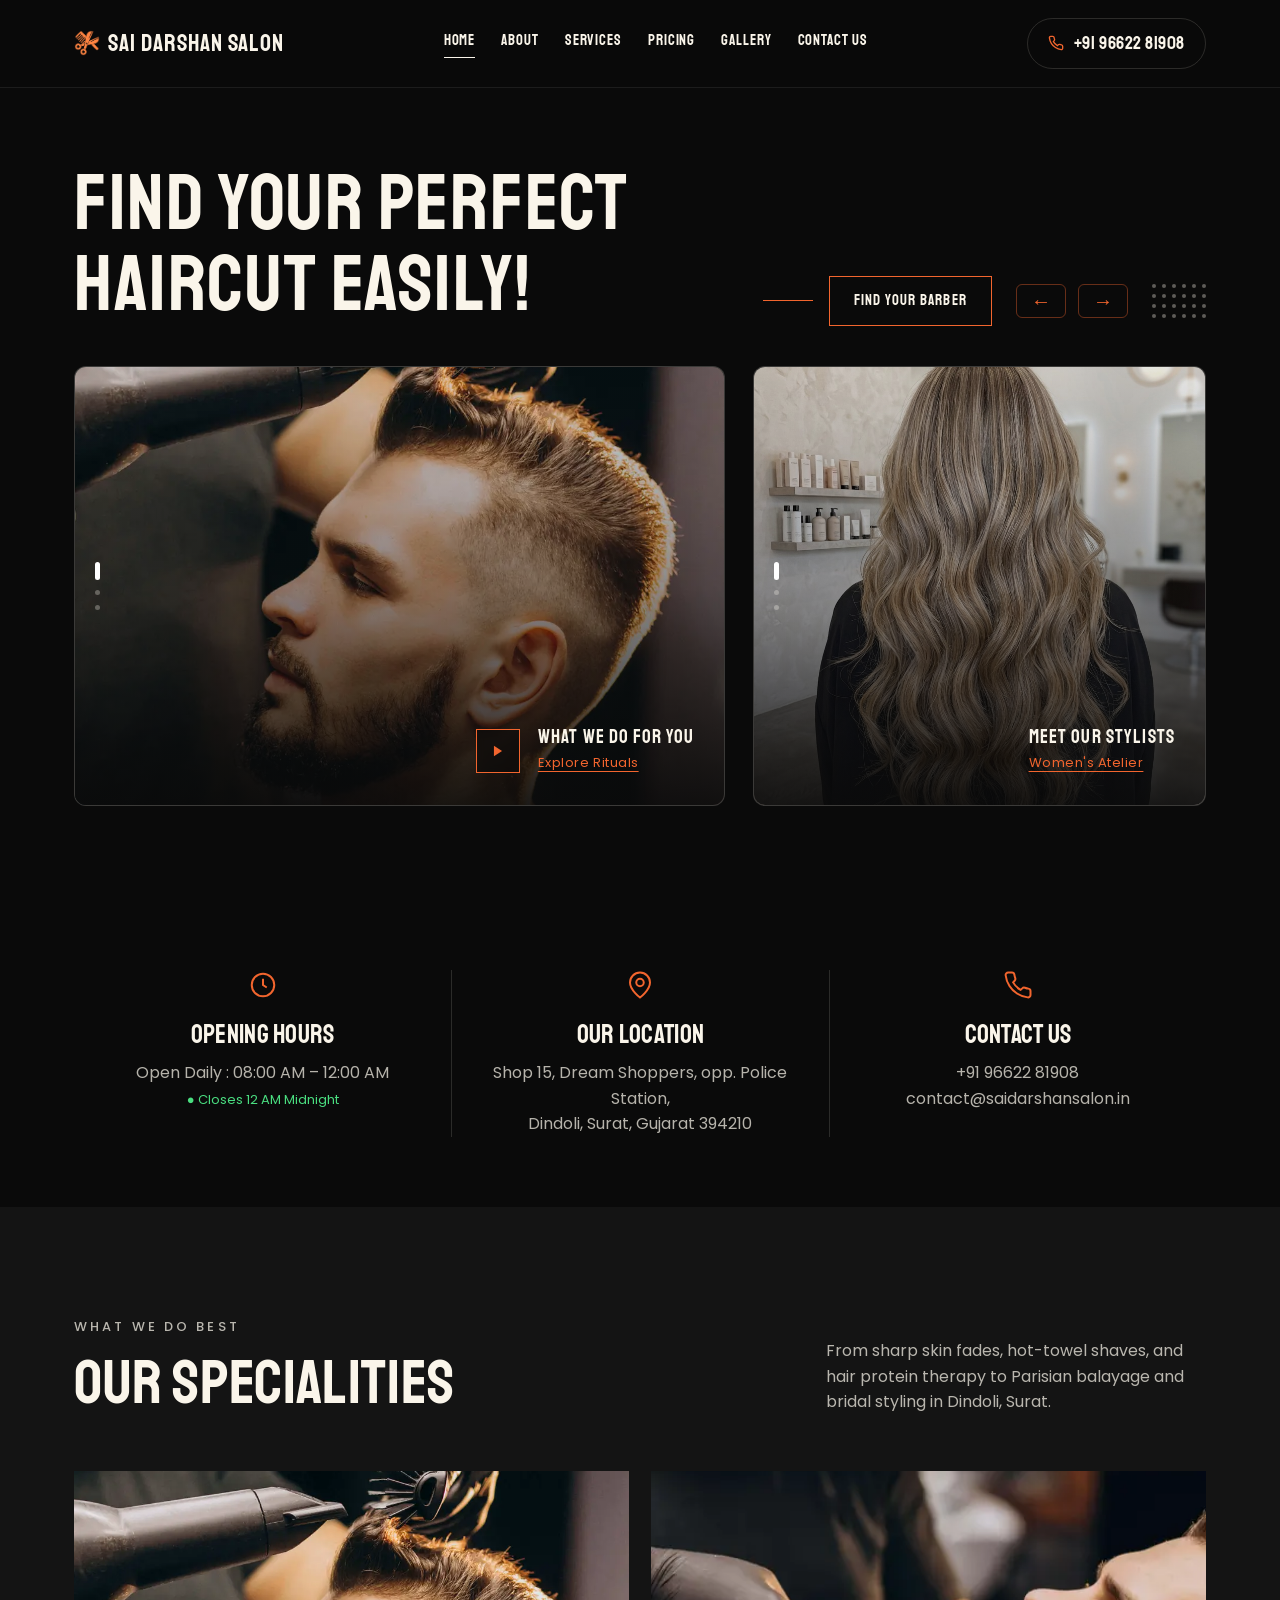
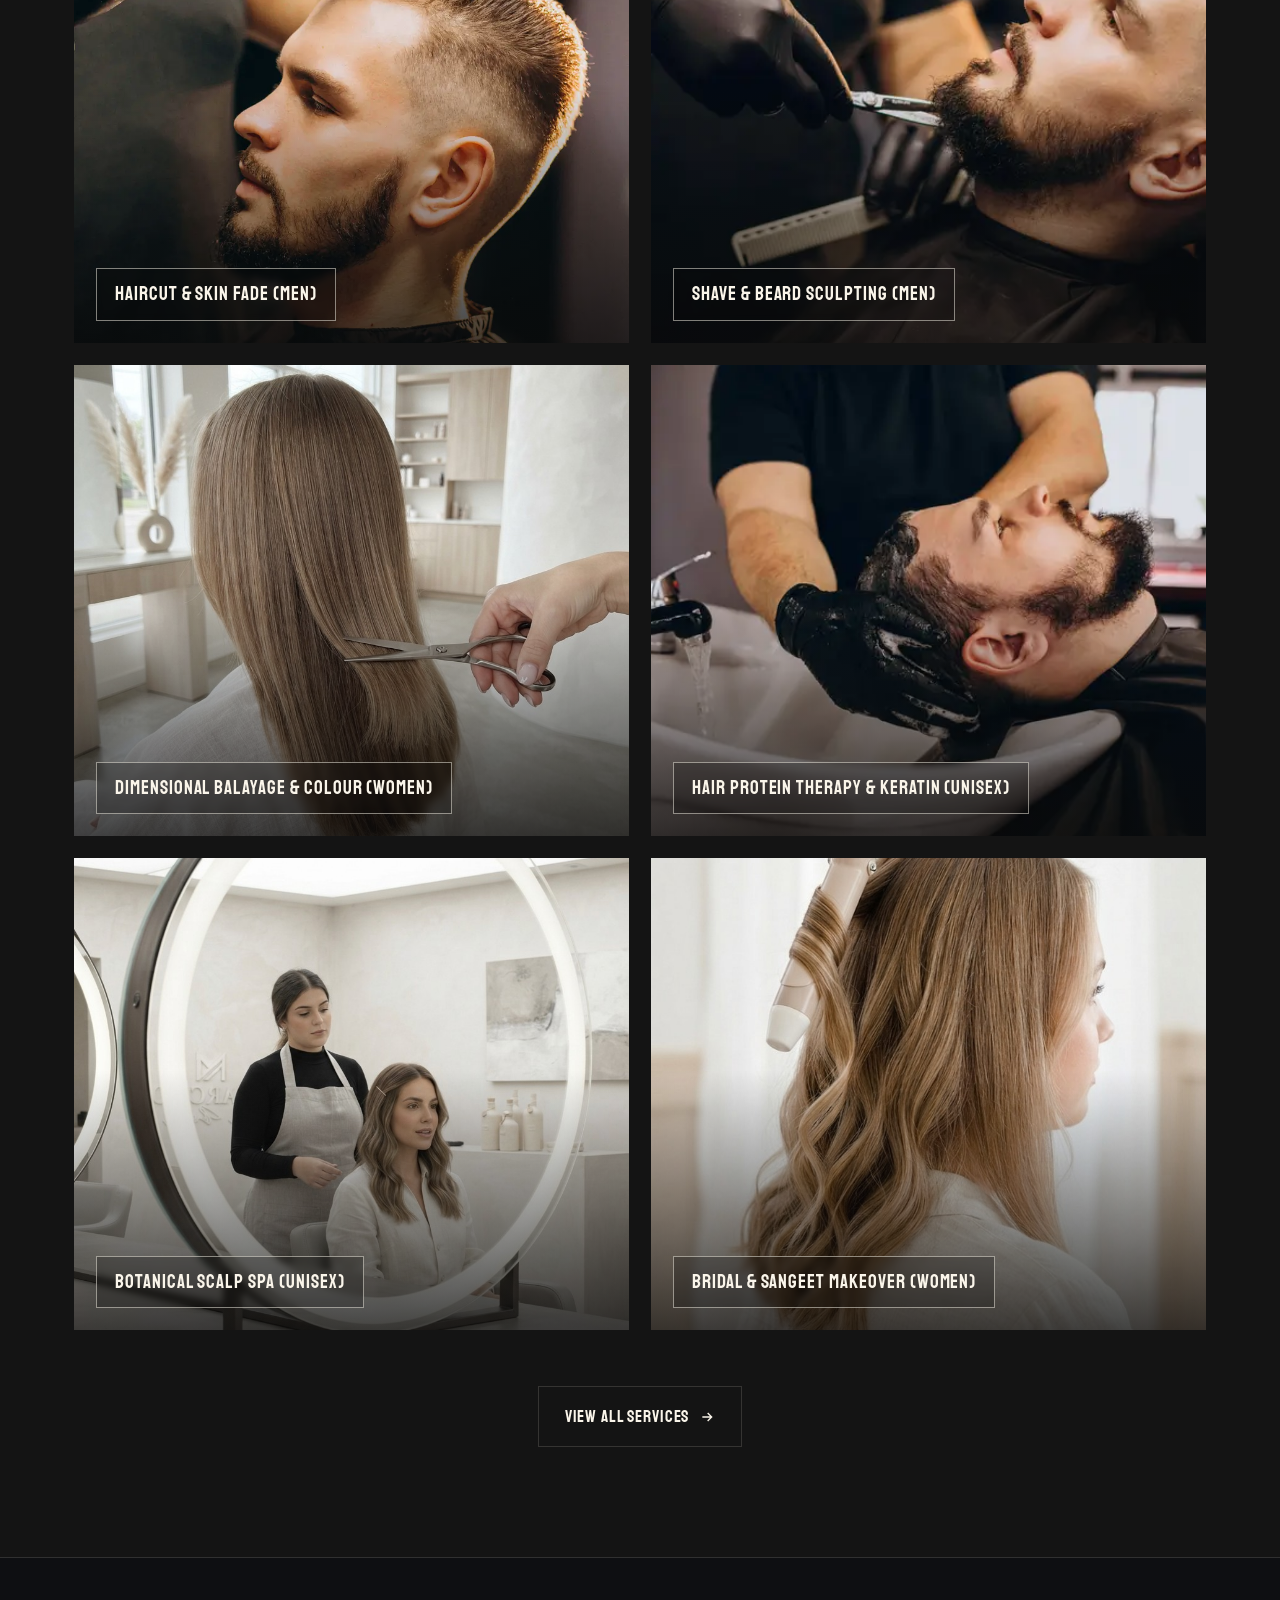
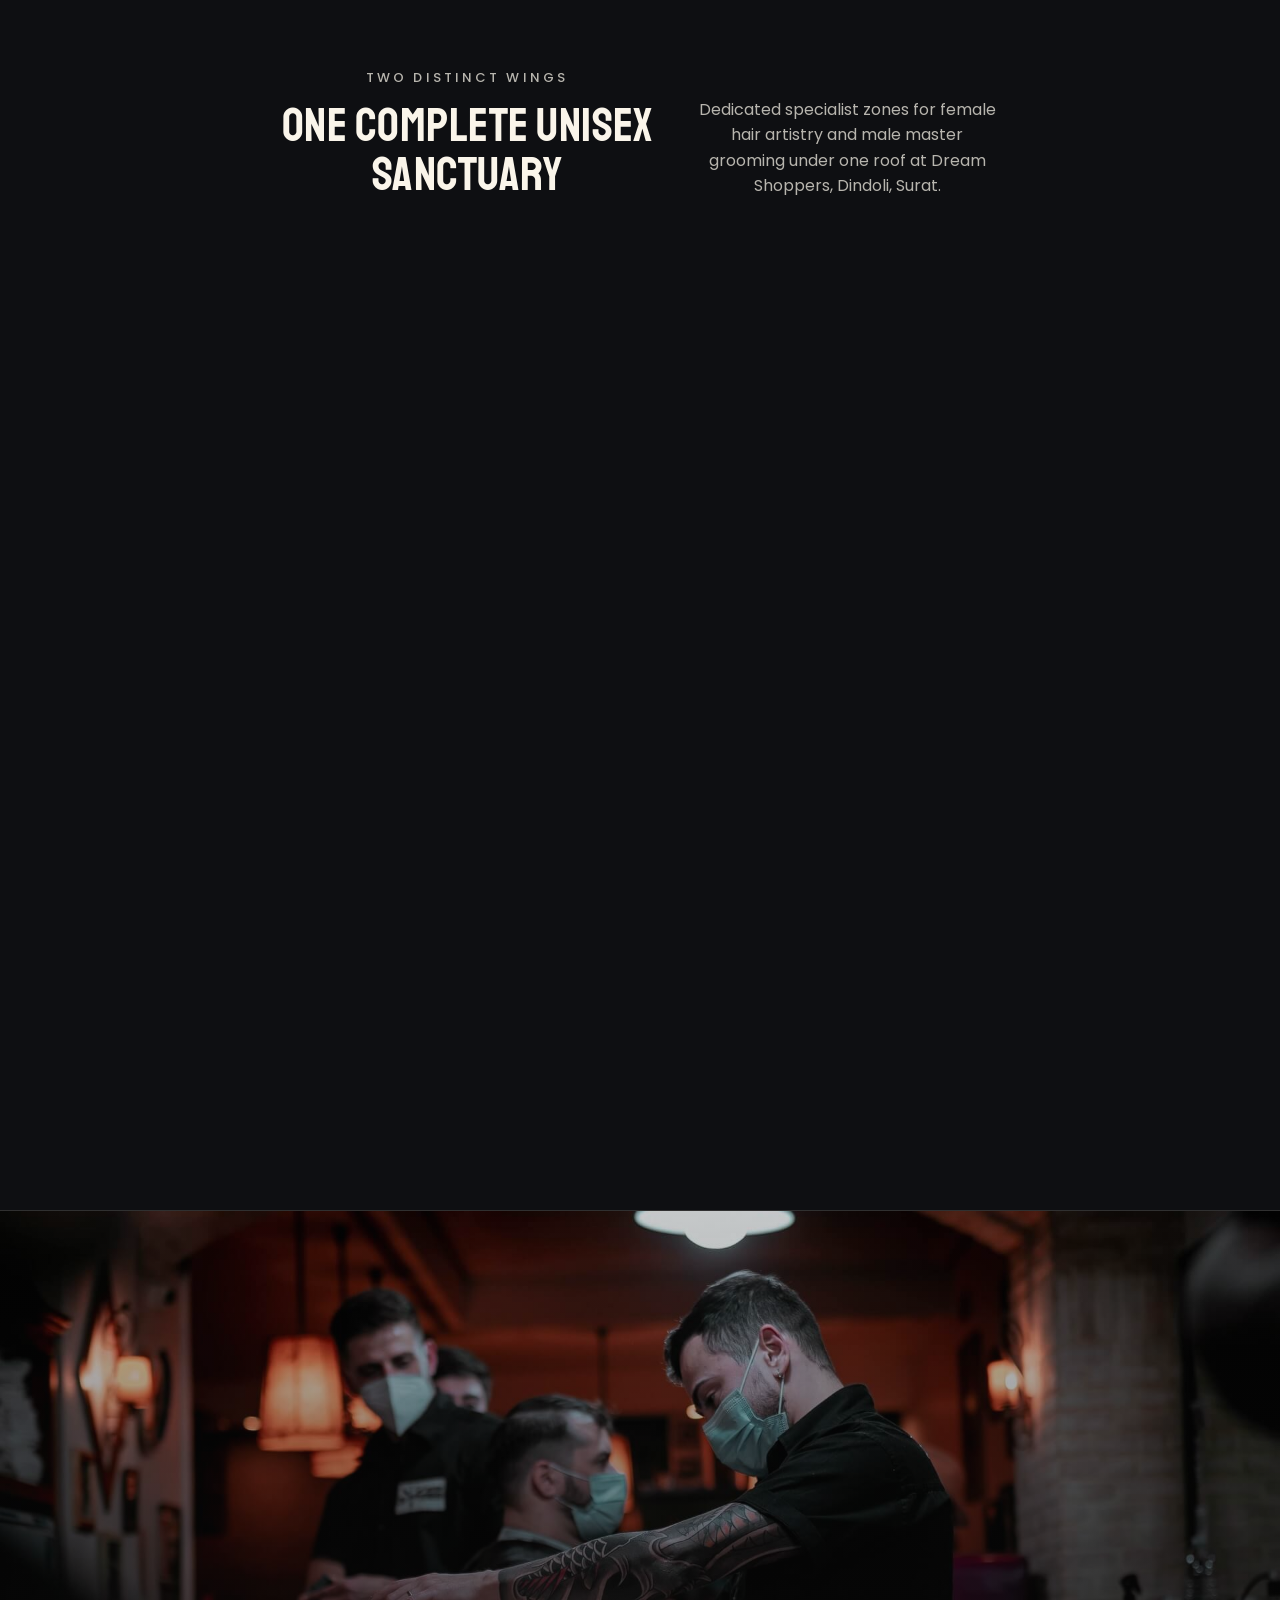
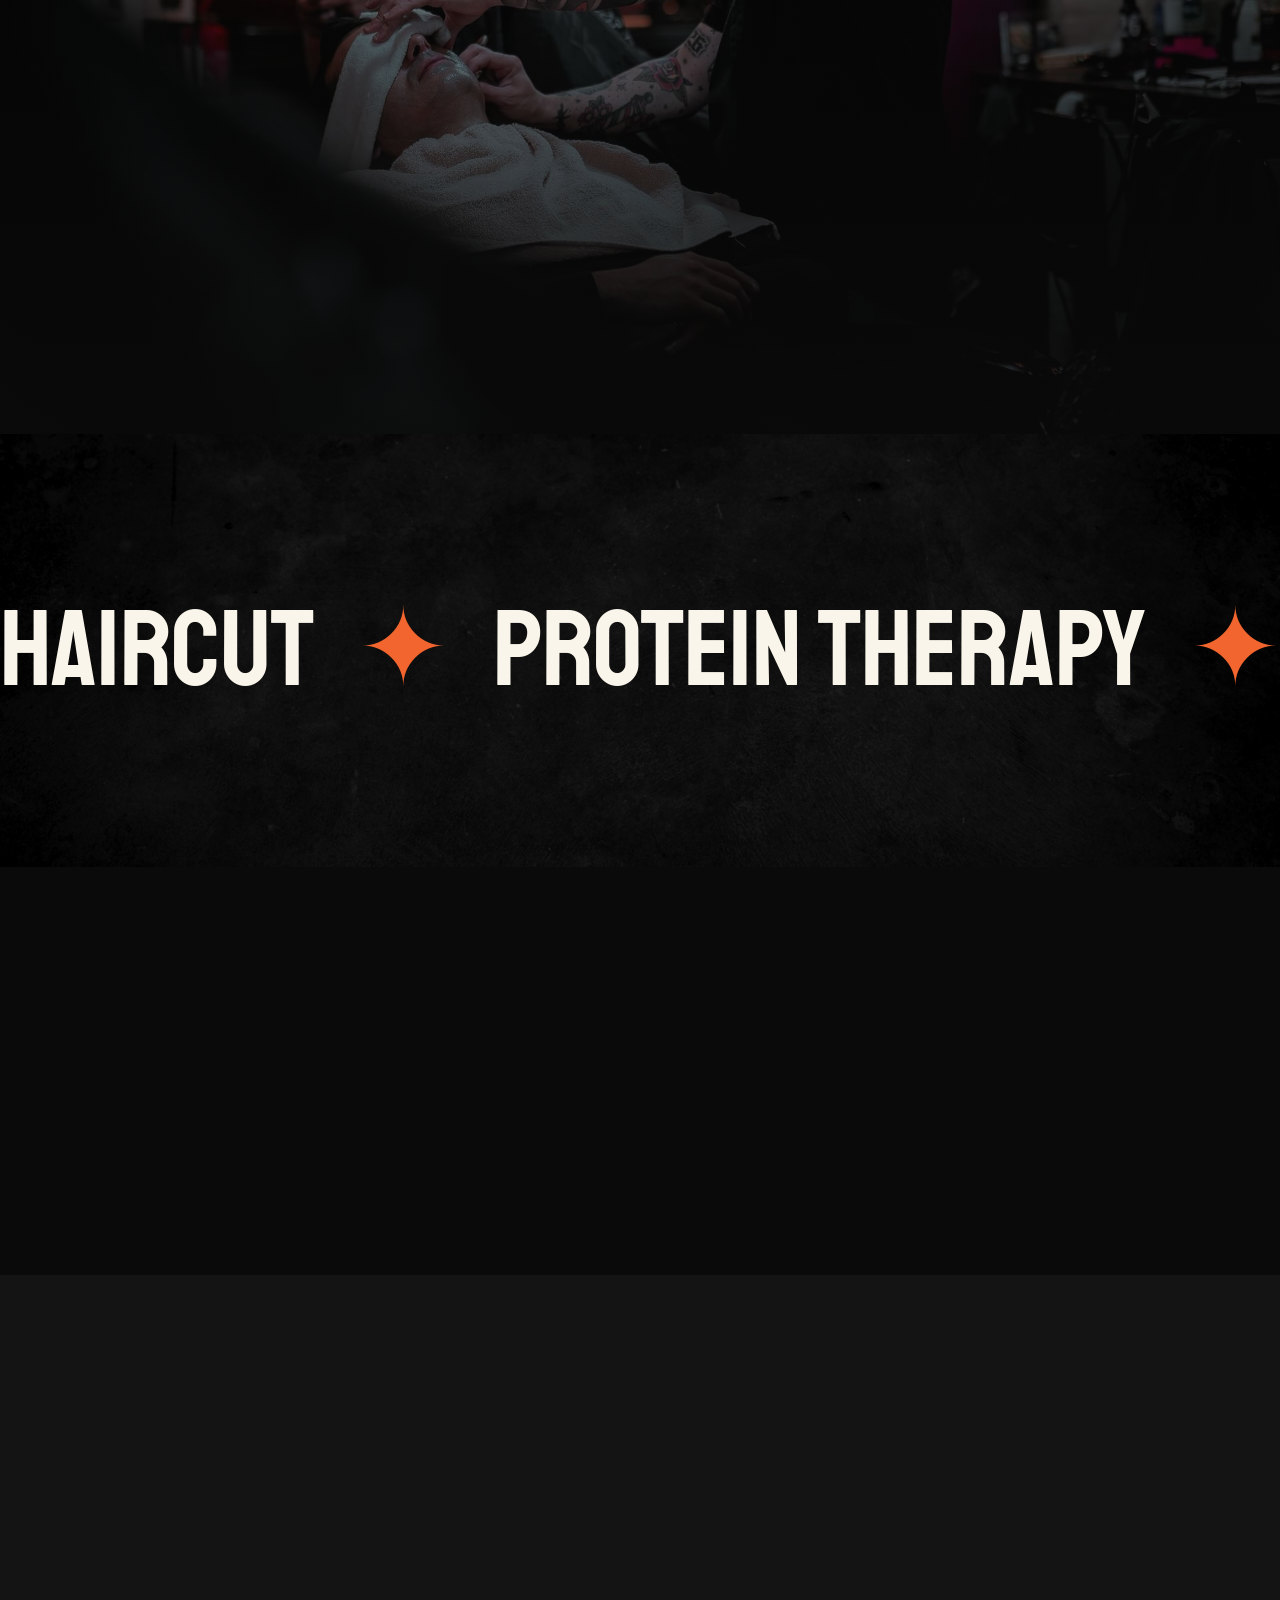
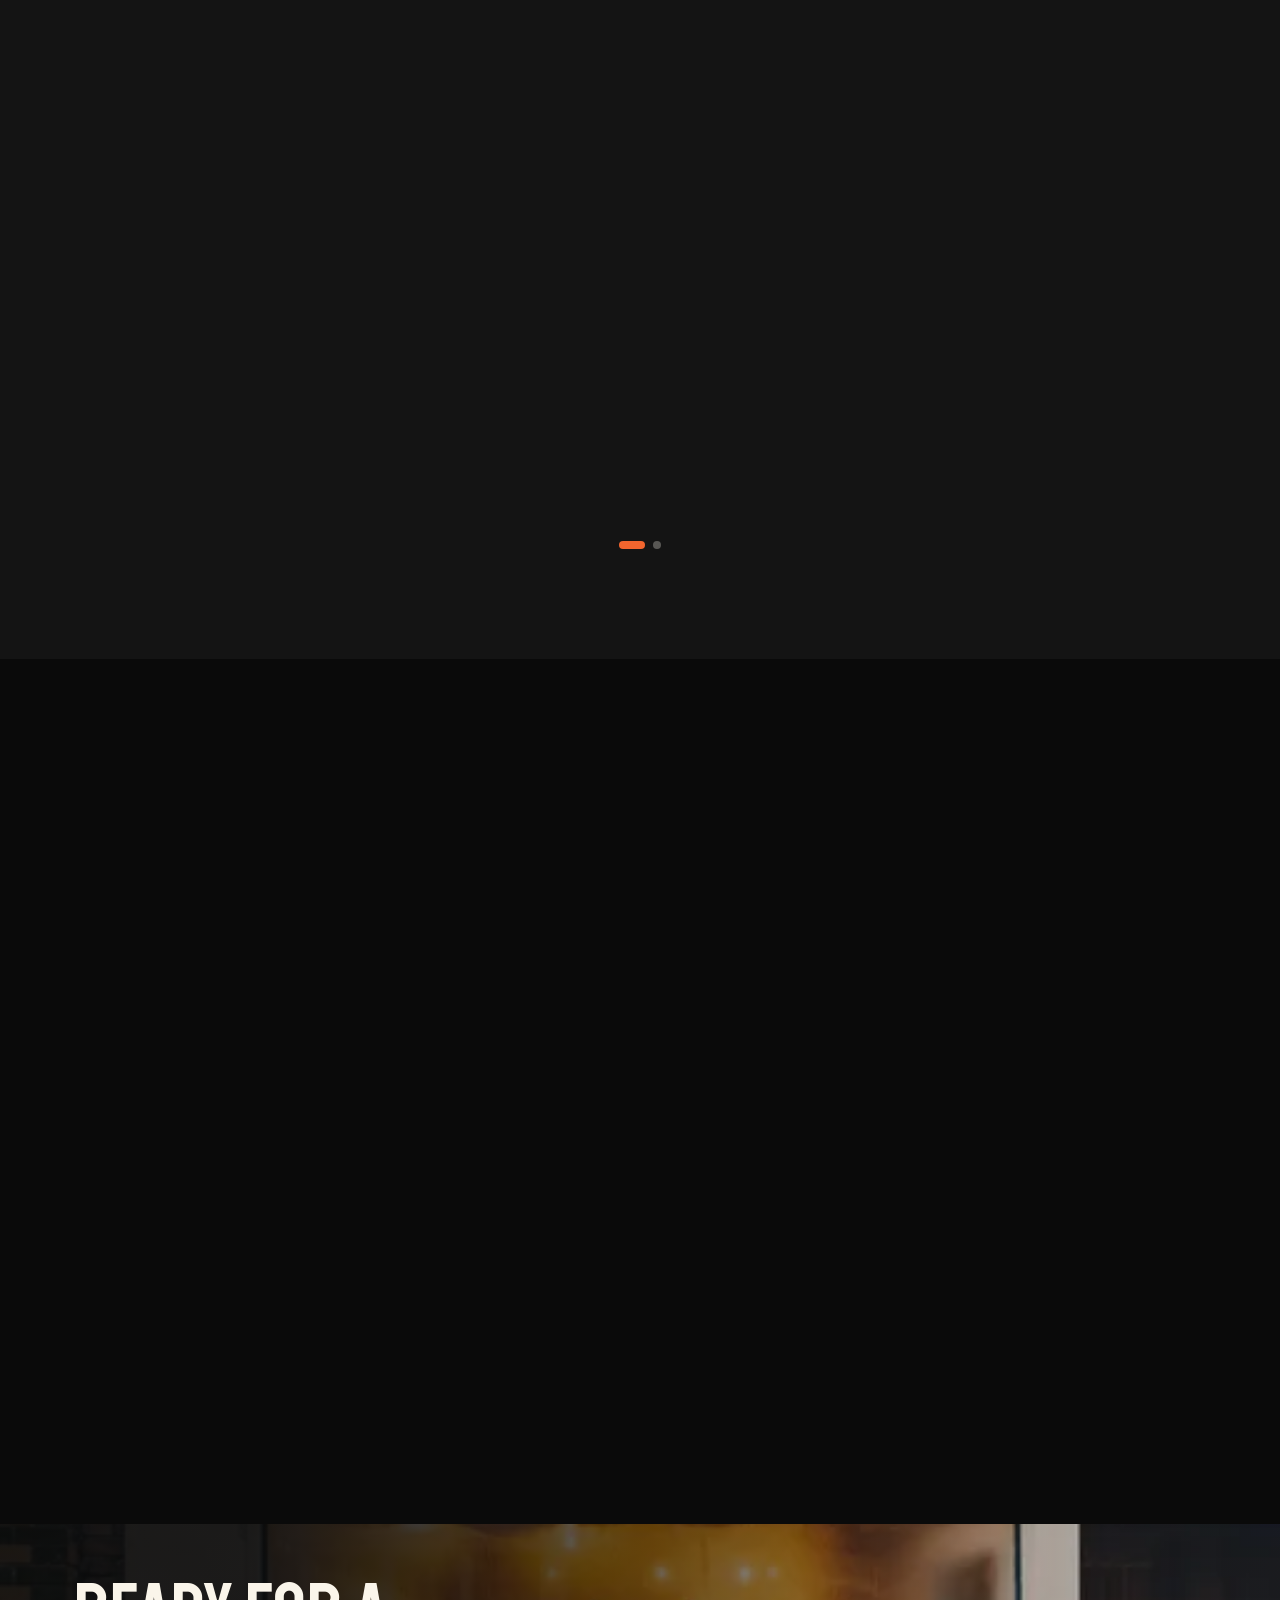
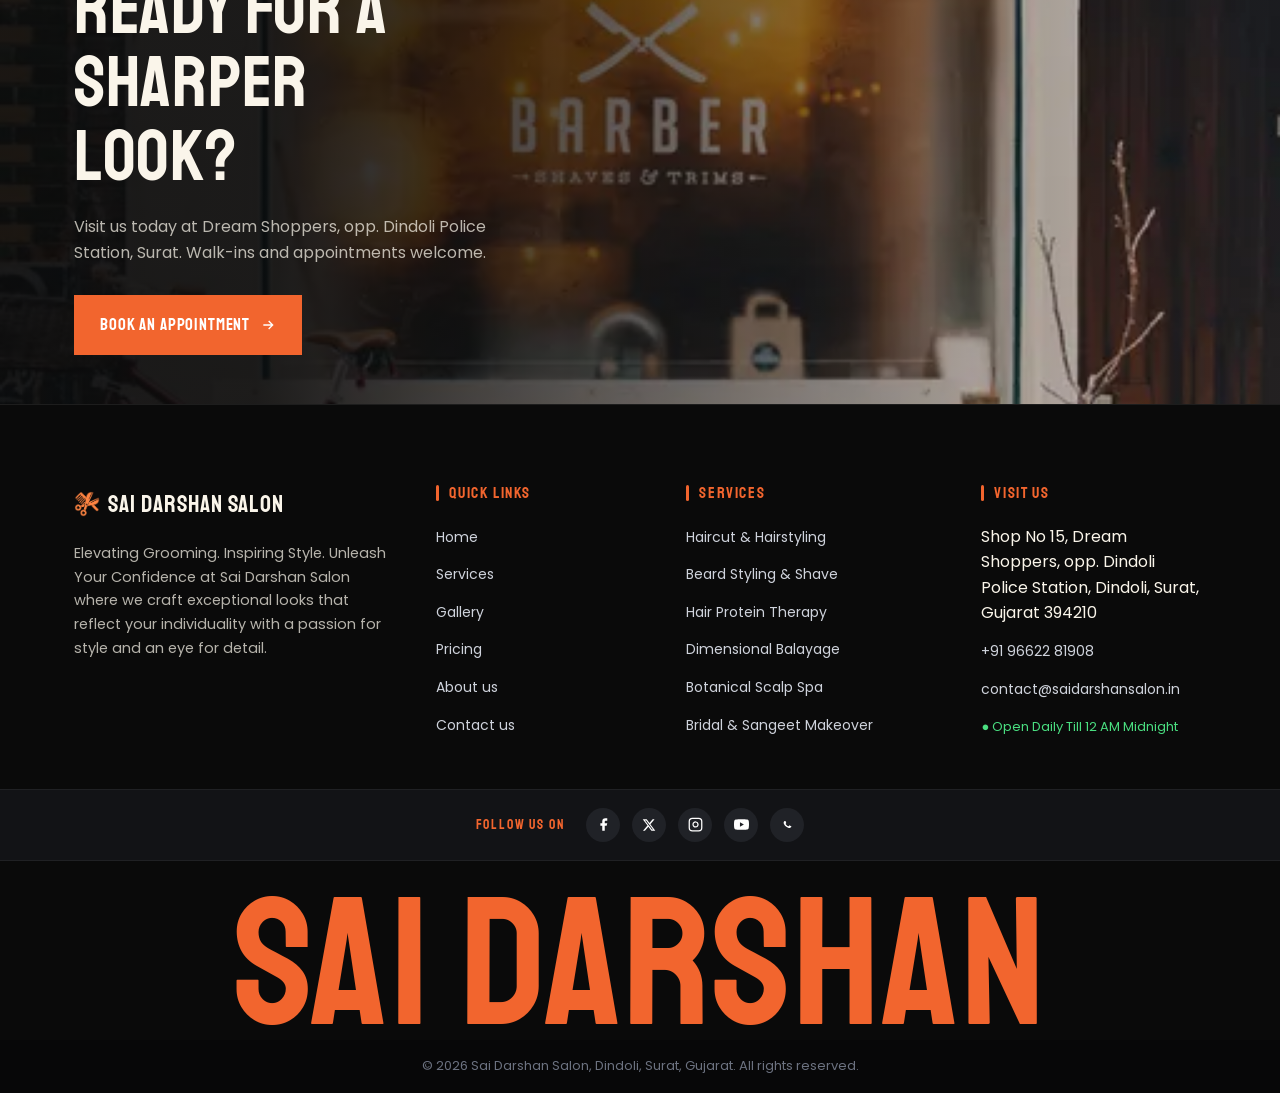
==== commit c95b5d5d: "refactor: unify styling with external CSS and implement modular JS logic across pages" ====
--- a/index.html
+++ b/index.html
@@ -23,7 +23,11 @@
     <meta name="twitter:title" content="Sai Darshan Salon — Unisex Salon &amp; Hair Artistry | Dindoli, Surat" />
     <meta name="twitter:description" content="Precision skin fades, hot towel shaves, hair protein therapy, balayage &amp; bridal styling in Dindoli, Surat." />
     <meta name="twitter:image" content="https://saidarshansalon.in/assets/img/storefront.webp" />
+    <meta name="theme-color" content="#0a0a0a" />
+    <link rel="manifest" href="manifest.json" />
     <link rel="icon" href="assets/img/favicon-mark.png" />
+    <link rel="apple-touch-icon" href="assets/img/logo.png" />
+    <link rel="preload" as="image" href="assets/img/haircut-fade.webp" />
     <link rel="preconnect" href="https://fonts.googleapis.com" />
     <link rel="preconnect" href="https://fonts.gstatic.com" crossorigin />
     <link
@@ -47,7 +51,7 @@
           "image": "https://saidarshansalon.in/assets/img/storefront.webp",
           "telephone": "+919662281908",
           "email": "contact@saidarshansalon.in",
-          "priceRange": "₹499 - ₹6,499",
+          "priceRange": "₹100 - ₹5,500",
           "currenciesAccepted": "INR",
           "paymentAccepted": "Cash, UPI, Credit Card, Debit Card",
           "address": {
@@ -86,36 +90,45 @@
                 "@type": "Offer",
                 "itemOffered": {
                   "@type": "Service",
-                  "name": "Haircut & Skin Fade (Men)"
+                  "name": "Men’s Haircut"
                 },
-                "price": "799",
+                "price": "150",
                 "priceCurrency": "INR"
               },
               {
                 "@type": "Offer",
                 "itemOffered": {
                   "@type": "Service",
-                  "name": "Hair Protein Therapy & Keratin"
+                  "name": "Men’s Haircut + Hair Wash"
                 },
-                "price": "5999",
+                "price": "200",
                 "priceCurrency": "INR"
               },
               {
                 "@type": "Offer",
                 "itemOffered": {
                   "@type": "Service",
-                  "name": "Dimensional Balayage & Colour (Women)"
+                  "name": "Men’s Hair Treatment"
                 },
-                "price": "6499",
+                "price": "2500",
                 "priceCurrency": "INR"
               },
               {
                 "@type": "Offer",
                 "itemOffered": {
                   "@type": "Service",
-                  "name": "Hot Towel Straight Razor Shave (Men)"
+                  "name": "Women’s Haircut"
                 },
-                "price": "599",
+                "price": "300",
+                "priceCurrency": "INR"
+              },
+              {
+                "@type": "Offer",
+                "itemOffered": {
+                  "@type": "Service",
+                  "name": "Women’s Hair Treatment"
+                },
+                "price": "3500",
                 "priceCurrency": "INR"
               }
             ]
@@ -423,23 +436,23 @@
               </p>
               <div class="wing-service-items">
                 <div class="wing-service-item">
-                  <span class="name">Dimensional Balayage &amp; Gloss</span>
-                  <span class="price">From ₹6,499</span>
+                  <span class="name">Women’s Haircut</span>
+                  <span class="price">₹300</span>
                 </div>
                 <div class="wing-service-item">
-                  <span class="name">Hair Protein Therapy / Keratin</span>
-                  <span class="price">From ₹5,999</span>
+                  <span class="name">Women’s Haircut + Hair Wash</span>
+                  <span class="price">₹350</span>
                 </div>
                 <div class="wing-service-item">
-                  <span class="name">Couture Cut &amp; Thermal Blowdry</span>
-                  <span class="price">From ₹1,499</span>
+                  <span class="name">Women’s Hair Color</span>
+                  <span class="price">₹2,000 – ₹3,000</span>
                 </div>
                 <div class="wing-service-item">
-                  <span class="name">Bridal &amp; Sangeet Makeover Updo</span>
-                  <span class="price">From ₹4,999</span>
-                </div>
-              </div>
-              <a class="btn btn--ghost" href="services.html" style="margin-top: auto;">Explore Women's Menu →</a>
+                  <span class="name">Women’s Hair Treatment</span>
+                  <span class="price">₹3,500 – ₹5,500</span>
+                </div>
+              </div>
+              <a class="btn btn--ghost" href="pricing.html" style="margin-top: auto;">Explore Women's Menu →</a>
             </div>
           </div>
 
@@ -452,27 +465,27 @@
             <div class="unisex-wing__body">
               <h3>The Men's Barber Lounge</h3>
               <p class="wing-desc">
-                A premier gentleman's grooming space offering master scissor craft by Harshal Bhai, skin fades, authentic hot-towel shaves, and beard architecture.
+                A premier gentleman's grooming space offering master scissor craft, hair massage, spa, facial wash, and hair treatment.
               </p>
               <div class="wing-service-items">
                 <div class="wing-service-item">
-                  <span class="name">Executive Haircut &amp; Skin Fade</span>
-                  <span class="price">From ₹799</span>
+                  <span class="name">Men’s Haircut</span>
+                  <span class="price">₹150</span>
                 </div>
                 <div class="wing-service-item">
-                  <span class="name">Luxury Hot Towel Razor Shave</span>
-                  <span class="price">From ₹599</span>
+                  <span class="name">Haircut &amp; Shaving for Men</span>
+                  <span class="price">₹200</span>
                 </div>
                 <div class="wing-service-item">
-                  <span class="name">Beard Sculpting &amp; Argan Conditioning</span>
-                  <span class="price">From ₹499</span>
+                  <span class="name">Men’s Spa</span>
+                  <span class="price">₹700 – ₹1,500</span>
                 </div>
                 <div class="wing-service-item">
-                  <span class="name">Groom Makeover &amp; Haircut Ritual</span>
-                  <span class="price">From ₹2,999</span>
-                </div>
-              </div>
-              <a class="btn btn--ghost" href="services.html" style="margin-top: auto;">Explore Men's Menu →</a>
+                  <span class="name">Men’s Hair Treatment</span>
+                  <span class="price">₹2,500</span>
+                </div>
+              </div>
+              <a class="btn btn--ghost" href="pricing.html" style="margin-top: auto;">Explore Men's Menu →</a>
             </div>
           </div>
         </div>
@@ -498,51 +511,6 @@
         <div class="signature reveal">
           <span>Harshal Bhai &amp; Master Team</span>
           <small>Sai Darshan Hair Saloon, Dindoli</small>
-        </div>
-      </div>
-    </section>
-
-    <!-- ================= PRICING ================= -->
-    <section class="section section--cream">
-      <div class="wrap">
-        <div class="section-head reveal">
-          <div>
-            <p class="eyebrow">Straightforward rates</p>
-            <h2>Our price list</h2>
-          </div>
-          <p>Transparent pricing in Indian Rupees (₹) for men, women, and hair protein spa treatments in Dindoli, Surat.</p>
-        </div>
-        <div class="prices">
-          <div class="price reveal"><span class="price__name">Men's Classic Haircut</span><span class="price__dots"></span><span class="price__value">₹699</span></div>
-          <div class="price reveal"><span class="price__name">Executive Skin Fade</span><span class="price__dots"></span><span class="price__value">₹799</span></div>
-          <div class="price reveal"><span class="price__name">Hot Towel Razor Shave</span><span class="price__dots"></span><span class="price__value">₹599</span></div>
-          <div class="price reveal"><span class="price__name">Beard Trim &amp; Shape</span><span class="price__dots"></span><span class="price__value">₹499</span></div>
-          <div class="price reveal"><span class="price__name">Hair Protein Therapy</span><span class="price__dots"></span><span class="price__value">₹5,999</span></div>
-          <div class="price reveal"><span class="price__name">Women's Couture Haircut</span><span class="price__dots"></span><span class="price__value">₹1,499</span></div>
-          <div class="price reveal"><span class="price__name">Dimensional Balayage</span><span class="price__dots"></span><span class="price__value">₹6,499</span></div>
-          <div class="price reveal"><span class="price__name">Full Foil Highlights</span><span class="price__dots"></span><span class="price__value">₹4,999</span></div>
-          <div class="price reveal"><span class="price__name">Botanical Scalp Spa</span><span class="price__dots"></span><span class="price__value">₹1,899</span></div>
-          <div class="price reveal"><span class="price__name">Bridal &amp; Sangeet Makeover</span><span class="price__dots"></span><span class="price__value">₹4,999</span></div>
-          <div class="price reveal"><span class="price__name">Charcoal Detox Facial</span><span class="price__dots"></span><span class="price__value">₹1,499</span></div>
-          <div class="price reveal"><span class="price__name">Full Groom Makeover Ritual</span><span class="price__dots"></span><span class="price__value">₹2,999</span></div>
-        </div>
-        <div class="center-cta reveal">
-          <a class="btn btn--ghost-dark" href="pricing.html">
-            See full price book
-            <svg width="16" height="16" viewBox="0 0 24 24" fill="none" stroke="currentColor" stroke-width="2"><path d="M5 12h14M13 6l6 6-6 6"/></svg>
-          </a>
-        </div>
-      </div>
-      <div class="strip-mask">
-        <div class="strip">
-          <img src="assets/img/lumiere/lumiere_0.jpeg" alt="Dimensional Balayage" />
-          <img src="assets/img/haircut-fade.webp" alt="Skin fade" />
-          <img src="assets/img/lumiere/lumiere_2.jpeg" alt="Couture cut" />
-          <img src="assets/img/beard-razor.webp" alt="Hot towel shave" />
-          <img src="assets/img/lumiere/lumiere_12.jpeg" alt="Bridal styling" />
-          <img src="assets/img/man-hat-beard.webp" alt="Beard trim" />
-          <img src="assets/img/lumiere/lumiere_18.jpeg" alt="Scalp spa" />
-          <img src="assets/img/lumiere/lumiere_1.jpeg" alt="Couture styling" />
         </div>
       </div>
     </section>
--- a/css/style.css
+++ b/css/style.css
@@ -44,6 +44,11 @@
 a {
   color: inherit;
   text-decoration: none;
+}
+
+:focus-visible {
+  outline: 2px solid var(--orange, #f2652e);
+  outline-offset: 3px;
 }
 
 h1,
@@ -900,10 +905,7 @@
   width: 100%;
   height: 100%;
   object-fit: cover;
-  filter: grayscale(1);
-  transition:
-    transform 0.7s var(--ease),
-    filter 0.6s var(--ease);
+  transition: transform 0.7s var(--ease);
 }
 
 .card::before {
@@ -912,11 +914,39 @@
   inset: 0;
   z-index: 1;
   background: linear-gradient(180deg, transparent 45%, rgba(10, 10, 10, 0.75));
+  pointer-events: none;
+}
+
+.package-card {
+  position: relative;
+  background: var(--panel, #121316);
+  border: 1px solid rgba(255, 255, 255, 0.08);
+  padding: 36px 32px;
+  display: flex;
+  flex-direction: column;
+  justify-content: space-between;
+  border-radius: 4px;
+  transition: transform 0.35s var(--ease), border-color 0.35s var(--ease), box-shadow 0.35s var(--ease);
+  z-index: 2;
+}
+
+.package-card:hover {
+  transform: translateY(-4px);
+  border-color: rgba(242, 101, 46, 0.5);
+  box-shadow: 0 16px 36px rgba(0, 0, 0, 0.5);
+}
+
+.package-card .btn {
+  position: relative;
+  z-index: 10;
+  cursor: pointer;
+  margin-top: auto;
+  align-self: flex-start;
+  pointer-events: auto;
 }
 
 .card:hover img {
   transform: scale(1.06);
-  filter: grayscale(0);
 }
 
 .card__label {
@@ -954,6 +984,57 @@
   row-gap: 6px;
 }
 
+.prices-dual {
+  display: grid;
+  grid-template-columns: 1fr 1fr;
+  column-gap: 68px;
+  row-gap: 40px;
+}
+
+.prices-col {
+  display: flex;
+  flex-direction: column;
+}
+
+.prices-col__head {
+  display: flex;
+  align-items: center;
+  justify-content: space-between;
+  padding-bottom: 12px;
+  margin-bottom: 8px;
+  border-bottom: 2px solid rgba(242, 101, 46, 0.4);
+}
+
+.prices-col__head h3 {
+  font-family: var(--font-display);
+  font-size: 26px;
+  letter-spacing: 0.04em;
+  text-transform: uppercase;
+  margin: 0;
+  color: var(--black, #0a0a0a);
+}
+
+.section:not(.section--cream) .prices-col__head h3 {
+  color: var(--cream, #faf5ea);
+}
+
+.prices-col__badge {
+  font-size: 12px;
+  font-weight: 600;
+  letter-spacing: 0.1em;
+  text-transform: uppercase;
+  color: var(--orange, #f2652e);
+  background: rgba(242, 101, 46, 0.12);
+  padding: 4px 12px;
+  border-radius: 999px;
+  border: 1px solid rgba(242, 101, 46, 0.3);
+}
+
+.prices-list {
+  display: flex;
+  flex-direction: column;
+}
+
 .price {
   display: flex;
   align-items: baseline;
@@ -1041,7 +1122,7 @@
   width: 100%;
   height: 100%;
   object-fit: cover;
-  filter: grayscale(1) brightness(0.5);
+  filter: brightness(0.5);
 }
 
 .marquee__track {
@@ -1738,15 +1819,11 @@
   width: 100%;
   height: 100%;
   object-fit: cover;
-  filter: grayscale(1);
-  transition:
-    transform 0.7s var(--ease),
-    filter 0.5s var(--ease);
+  transition: transform 0.7s var(--ease);
 }
 
 .gallery-grid figure:hover img {
   transform: scale(1.07);
-  filter: grayscale(0);
 }
 
 .gallery-grid figcaption {
@@ -1787,12 +1864,6 @@
   width: 100%;
   height: 320px;
   object-fit: cover;
-  filter: grayscale(1);
-  transition: filter 0.5s var(--ease);
-}
-
-.team figure:hover img {
-  filter: grayscale(0);
 }
 
 .team h3 {
@@ -1955,6 +2026,7 @@
 
   .cards,
   .prices,
+  .prices-dual,
   .about__cols,
   .posts,
   .gallery-grid,
@@ -2240,10 +2312,23 @@
   gap: 20px;
 }
 
+.contact-framer-row {
+  display: grid;
+  grid-template-columns: 1fr 1fr;
+  gap: 16px;
+}
+
+@media (max-width: 600px) {
+  .contact-framer-row {
+    grid-template-columns: 1fr;
+  }
+}
+
 .contact-framer-field {
   display: flex;
   flex-direction: column;
   gap: 8px;
+  position: relative;
 }
 
 .contact-framer-field label {
@@ -2258,15 +2343,64 @@
 .contact-framer-field select,
 .contact-framer-field textarea {
   width: 100%;
-  background: #202226;
-  border: 1px solid rgba(255, 255, 255, 0.06);
-  border-radius: 4px;
-  padding: 14px 18px;
-  color: #fff;
+  min-height: 48px;
+  background: #1c1e22;
+  border: 1px solid rgba(255, 255, 255, 0.1);
+  border-radius: 6px;
+  padding: 13px 18px;
+  color: #faf5ea;
   font-family: var(--font-body);
   font-size: 15px;
   outline: none;
-  transition: border-color 0.25s var(--ease), background-color 0.25s var(--ease);
+  accent-color: var(--orange, #f2652e);
+  -webkit-tap-highlight-color: transparent;
+  transition: border-color 0.25s var(--ease), background-color 0.25s var(--ease), box-shadow 0.25s var(--ease);
+}
+
+/* Custom Dropdown Styling */
+.contact-framer-field select {
+  appearance: none;
+  -webkit-appearance: none;
+  -moz-appearance: none;
+  cursor: pointer;
+  padding-right: 44px;
+  background-image: url("data:image/svg+xml,%3Csvg xmlns='http://www.w3.org/2000/svg' width='16' height='16' viewBox='0 0 24 24' fill='none' stroke='%23f2652e' stroke-width='2.5' stroke-linecap='round' stroke-linejoin='round'%3E%3Cpath d='m6 9 6 6 6-6'/%3E%3C/svg%3E");
+  background-repeat: no-repeat;
+  background-position: calc(100% - 16px) center;
+  background-size: 16px 16px;
+}
+
+/* Styled Dropdown Options */
+.contact-framer-field select option {
+  background-color: #17181c;
+  color: #faf5ea;
+  padding: 14px 16px;
+  font-family: var(--font-body);
+  font-size: 15px;
+}
+
+.contact-framer-field select option:checked {
+  background-color: #26282f;
+  color: var(--orange, #f2652e);
+  font-weight: 500;
+}
+
+/* Custom Date Picker Styling */
+.contact-framer-field input[type="date"] {
+  color-scheme: dark;
+  cursor: pointer;
+}
+
+.contact-framer-field input[type="date"]::-webkit-calendar-picker-indicator {
+  cursor: pointer;
+  filter: invert(53%) sepia(85%) saturate(1450%) hue-rotate(345deg) brightness(98%) contrast(96%);
+  opacity: 0.9;
+  transition: transform 0.2s var(--ease), opacity 0.2s var(--ease);
+}
+
+.contact-framer-field input[type="date"]::-webkit-calendar-picker-indicator:hover {
+  opacity: 1;
+  transform: scale(1.15);
 }
 
 .contact-framer-field input::placeholder,
@@ -2278,7 +2412,336 @@
 .contact-framer-field select:focus,
 .contact-framer-field textarea:focus {
   border-color: var(--orange, #f2652e);
-  background: #25282e;
+  background: #22252b;
+  box-shadow: 0 0 0 3px rgba(242, 101, 46, 0.2);
+}
+
+.contact-framer-field input::selection,
+.contact-framer-field textarea::selection {
+  background: rgba(242, 101, 46, 0.4);
+  color: #fff;
+}
+
+/* ==========================================================================
+   CUSTOM LUXURY INTERACTIVE DROPDOWN & CALENDAR SYSTEM
+   ========================================================================== */
+
+.custom-select-wrap {
+  position: relative;
+  width: 100%;
+  user-select: none;
+}
+
+.custom-select-wrap select {
+  position: absolute !important;
+  opacity: 0 !important;
+  pointer-events: none !important;
+  height: 0 !important;
+  width: 0 !important;
+  margin: 0 !important;
+  padding: 0 !important;
+  border: 0 !important;
+}
+
+.custom-select-trigger {
+  width: 100%;
+  min-height: 48px;
+  background: #1c1e22;
+  border: 1px solid rgba(255, 255, 255, 0.1);
+  border-radius: 6px;
+  padding: 13px 44px 13px 18px;
+  color: #faf5ea;
+  font-family: var(--font-body);
+  font-size: 15px;
+  cursor: pointer;
+  display: flex;
+  align-items: center;
+  justify-content: space-between;
+  position: relative;
+  transition: border-color 0.25s var(--ease), background-color 0.25s var(--ease), box-shadow 0.25s var(--ease);
+}
+
+.custom-select-trigger::after {
+  content: "";
+  position: absolute;
+  right: 16px;
+  top: 50%;
+  transform: translateY(-50%);
+  width: 16px;
+  height: 16px;
+  background-image: url("data:image/svg+xml,%3Csvg xmlns='http://www.w3.org/2000/svg' width='16' height='16' viewBox='0 0 24 24' fill='none' stroke='%23f2652e' stroke-width='2.5' stroke-linecap='round' stroke-linejoin='round'%3E%3Cpath d='m6 9 6 6 6-6'/%3E%3C/svg%3E");
+  background-repeat: no-repeat;
+  background-size: contain;
+  transition: transform 0.25s var(--ease);
+  pointer-events: none;
+}
+
+.custom-select-wrap.is-open .custom-select-trigger {
+  border-color: var(--orange, #f2652e);
+  background: #22252b;
+  box-shadow: 0 0 0 3px rgba(242, 101, 46, 0.2);
+}
+
+.custom-select-wrap.is-open .custom-select-trigger::after {
+  transform: translateY(-50%) rotate(180deg);
+}
+
+.custom-select-menu {
+  position: absolute;
+  top: calc(100% + 6px);
+  left: 0;
+  right: 0;
+  z-index: 100;
+  background: #16171b;
+  border: 1px solid rgba(242, 101, 46, 0.35);
+  border-radius: 8px;
+  max-height: 280px;
+  overflow-y: auto;
+  box-shadow: 0 16px 36px rgba(0, 0, 0, 0.8), 0 4px 12px rgba(0, 0, 0, 0.5);
+  opacity: 0;
+  visibility: hidden;
+  transform: translateY(-8px);
+  transition: opacity 0.2s var(--ease), transform 0.2s var(--ease), visibility 0.2s;
+  padding: 6px;
+  scrollbar-width: thin;
+  scrollbar-color: var(--orange, #f2652e) #121316;
+}
+
+/* Custom Scrollbar for Dropdown Menu */
+.custom-select-menu::-webkit-scrollbar {
+  width: 6px;
+}
+
+.custom-select-menu::-webkit-scrollbar-track {
+  background: #121316;
+  border-radius: 999px;
+  margin: 6px 0;
+}
+
+.custom-select-menu::-webkit-scrollbar-thumb {
+  background: rgba(242, 101, 46, 0.6);
+  border-radius: 999px;
+  transition: background 0.2s var(--ease);
+}
+
+.custom-select-menu::-webkit-scrollbar-thumb:hover {
+  background: var(--orange, #f2652e);
+}
+
+.custom-select-menu::-webkit-scrollbar-button {
+  display: none;
+  width: 0;
+  height: 0;
+}
+
+.custom-select-wrap.is-open .custom-select-menu {
+  opacity: 1;
+  visibility: visible;
+  transform: translateY(0);
+}
+
+.custom-select-option {
+  padding: 12px 16px;
+  font-size: 14.5px;
+  color: #d1d5db;
+  border-radius: 4px;
+  cursor: pointer;
+  display: flex;
+  align-items: center;
+  justify-content: space-between;
+  transition: background-color 0.15s, color 0.15s, transform 0.15s;
+}
+
+.custom-select-option:hover {
+  background: #23262d;
+  color: #fff;
+  padding-left: 20px;
+}
+
+.custom-select-option.is-selected {
+  background: rgba(242, 101, 46, 0.15);
+  color: var(--orange, #f2652e);
+  font-weight: 500;
+}
+
+.custom-select-option.is-selected::after {
+  content: "✓";
+  color: var(--orange, #f2652e);
+  font-weight: 700;
+  font-size: 14px;
+}
+
+/* Custom Calendar Styling */
+.custom-calendar-wrap {
+  position: relative;
+  width: 100%;
+  user-select: none;
+}
+
+.custom-calendar-wrap input[type="date"] {
+  position: absolute !important;
+  opacity: 0 !important;
+  pointer-events: none !important;
+  height: 0 !important;
+  width: 0 !important;
+  margin: 0 !important;
+  padding: 0 !important;
+  border: 0 !important;
+}
+
+.custom-calendar-trigger {
+  width: 100%;
+  min-height: 48px;
+  background: #1c1e22;
+  border: 1px solid rgba(255, 255, 255, 0.1);
+  border-radius: 6px;
+  padding: 13px 44px 13px 18px;
+  color: #faf5ea;
+  font-family: var(--font-body);
+  font-size: 15px;
+  cursor: pointer;
+  display: flex;
+  align-items: center;
+  justify-content: space-between;
+  position: relative;
+  transition: border-color 0.25s var(--ease), background-color 0.25s var(--ease), box-shadow 0.25s var(--ease);
+}
+
+.custom-calendar-trigger::after {
+  content: "";
+  position: absolute;
+  right: 16px;
+  top: 50%;
+  transform: translateY(-50%);
+  width: 18px;
+  height: 18px;
+  background-image: url("data:image/svg+xml,%3Csvg xmlns='http://www.w3.org/2000/svg' width='18' height='18' viewBox='0 0 24 24' fill='none' stroke='%23f2652e' stroke-width='2' stroke-linecap='round' stroke-linejoin='round'%3E%3Crect width='18' height='18' x='3' y='4' rx='2' ry='2'/%3E%3Cline x1='16' x2='16' y1='2' y2='6'/%3E%3Cline x1='8' x2='8' y1='2' y2='6'/%3E%3Cline x1='3' x2='21' y1='10' y2='10'/%3E%3C/svg%3E");
+  background-repeat: no-repeat;
+  background-size: contain;
+  pointer-events: none;
+}
+
+.custom-calendar-wrap.is-open .custom-calendar-trigger {
+  border-color: var(--orange, #f2652e);
+  background: #22252b;
+  box-shadow: 0 0 0 3px rgba(242, 101, 46, 0.2);
+}
+
+.custom-calendar-popup {
+  position: absolute;
+  top: calc(100% + 6px);
+  left: 0;
+  z-index: 100;
+  width: 100%;
+  min-width: 290px;
+  max-width: 340px;
+  background: #16171b;
+  border: 1px solid rgba(242, 101, 46, 0.35);
+  border-radius: 8px;
+  padding: 16px;
+  box-shadow: 0 16px 36px rgba(0, 0, 0, 0.8), 0 4px 12px rgba(0, 0, 0, 0.5);
+  opacity: 0;
+  visibility: hidden;
+  transform: translateY(-8px);
+  transition: opacity 0.2s var(--ease), transform 0.2s var(--ease), visibility 0.2s;
+}
+
+.custom-calendar-wrap.is-open .custom-calendar-popup {
+  opacity: 1;
+  visibility: visible;
+  transform: translateY(0);
+}
+
+.cal-header {
+  display: flex;
+  align-items: center;
+  justify-content: space-between;
+  margin-bottom: 14px;
+}
+
+.cal-title {
+  font-family: var(--font-display);
+  font-size: 17px;
+  letter-spacing: 0.05em;
+  color: #fff;
+}
+
+.cal-nav-btn {
+  background: #23262d;
+  border: 1px solid rgba(255, 255, 255, 0.1);
+  color: #faf5ea;
+  width: 32px;
+  height: 32px;
+  border-radius: 4px;
+  display: flex;
+  align-items: center;
+  justify-content: center;
+  cursor: pointer;
+  font-size: 14px;
+  transition: background 0.2s, border-color 0.2s, color 0.2s;
+}
+
+.cal-nav-btn:hover {
+  background: var(--orange, #f2652e);
+  color: #000;
+  border-color: var(--orange, #f2652e);
+}
+
+.cal-weekdays {
+  display: grid;
+  grid-template-columns: repeat(7, 1fr);
+  text-align: center;
+  gap: 4px;
+  margin-bottom: 8px;
+}
+
+.cal-weekdays span {
+  font-size: 12px;
+  font-weight: 600;
+  color: var(--orange, #f2652e);
+  text-transform: uppercase;
+}
+
+.cal-days {
+  display: grid;
+  grid-template-columns: repeat(7, 1fr);
+  gap: 4px;
+}
+
+.cal-day {
+  aspect-ratio: 1;
+  display: flex;
+  align-items: center;
+  justify-content: center;
+  font-size: 13.5px;
+  border-radius: 4px;
+  cursor: pointer;
+  color: #e5e7eb;
+  transition: background 0.15s, color 0.15s;
+}
+
+.cal-day:hover:not(.is-disabled):not(.is-empty) {
+  background: #262930;
+  color: var(--orange, #f2652e);
+}
+
+.cal-day.is-selected {
+  background: var(--orange, #f2652e) !important;
+  color: #0a0a0a !important;
+  font-weight: 700;
+}
+
+.cal-day.is-today {
+  border: 1px solid var(--orange, #f2652e);
+}
+
+.cal-day.is-disabled {
+  opacity: 0.25;
+  cursor: not-allowed;
+}
+
+.cal-day.is-empty {
+  cursor: default;
 }
 
 .contact-framer-submit {
@@ -2456,7 +2919,9 @@
 
   .contact-framer-field input,
   .contact-framer-field select,
-  .contact-framer-field textarea {
+  .contact-framer-field textarea,
+  .custom-select-trigger,
+  .custom-calendar-trigger {
     font-size: 16px; /* Prevents auto-zoom in iOS Safari */
     padding: 12px 14px;
   }
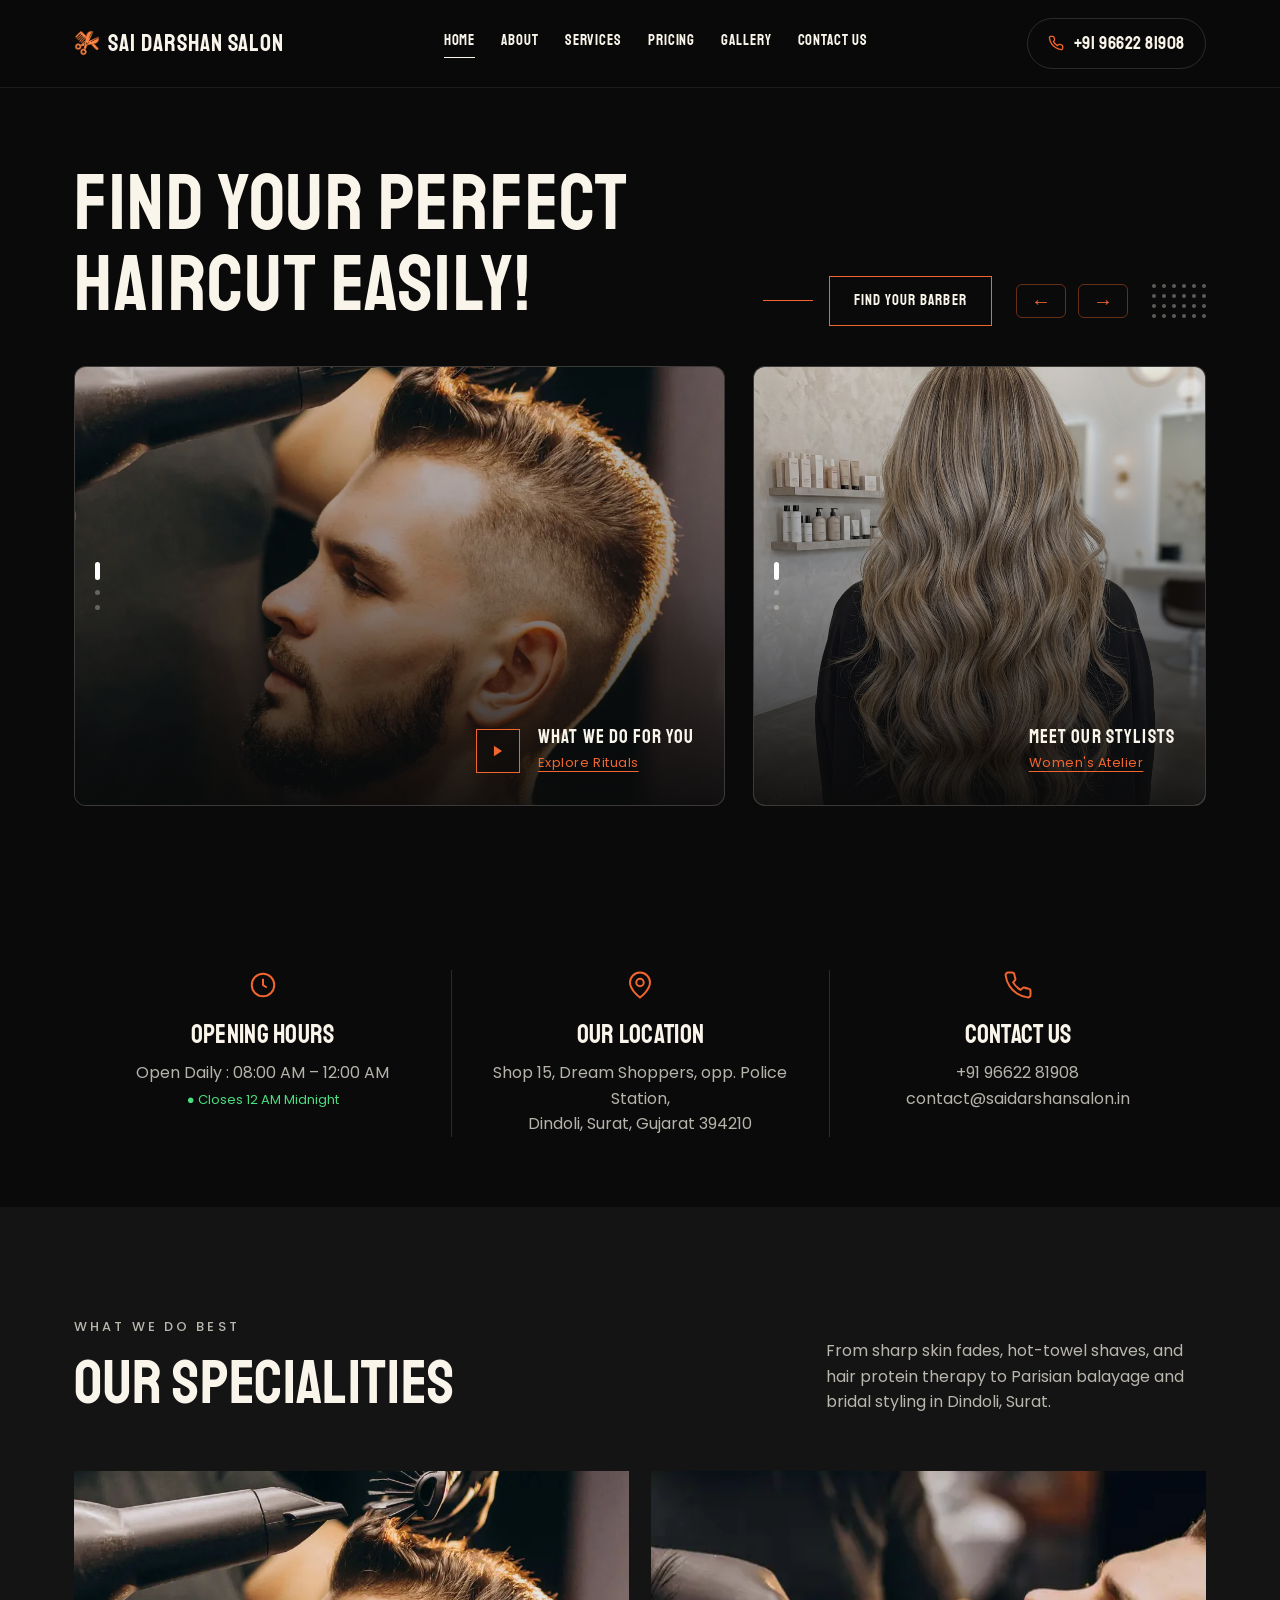
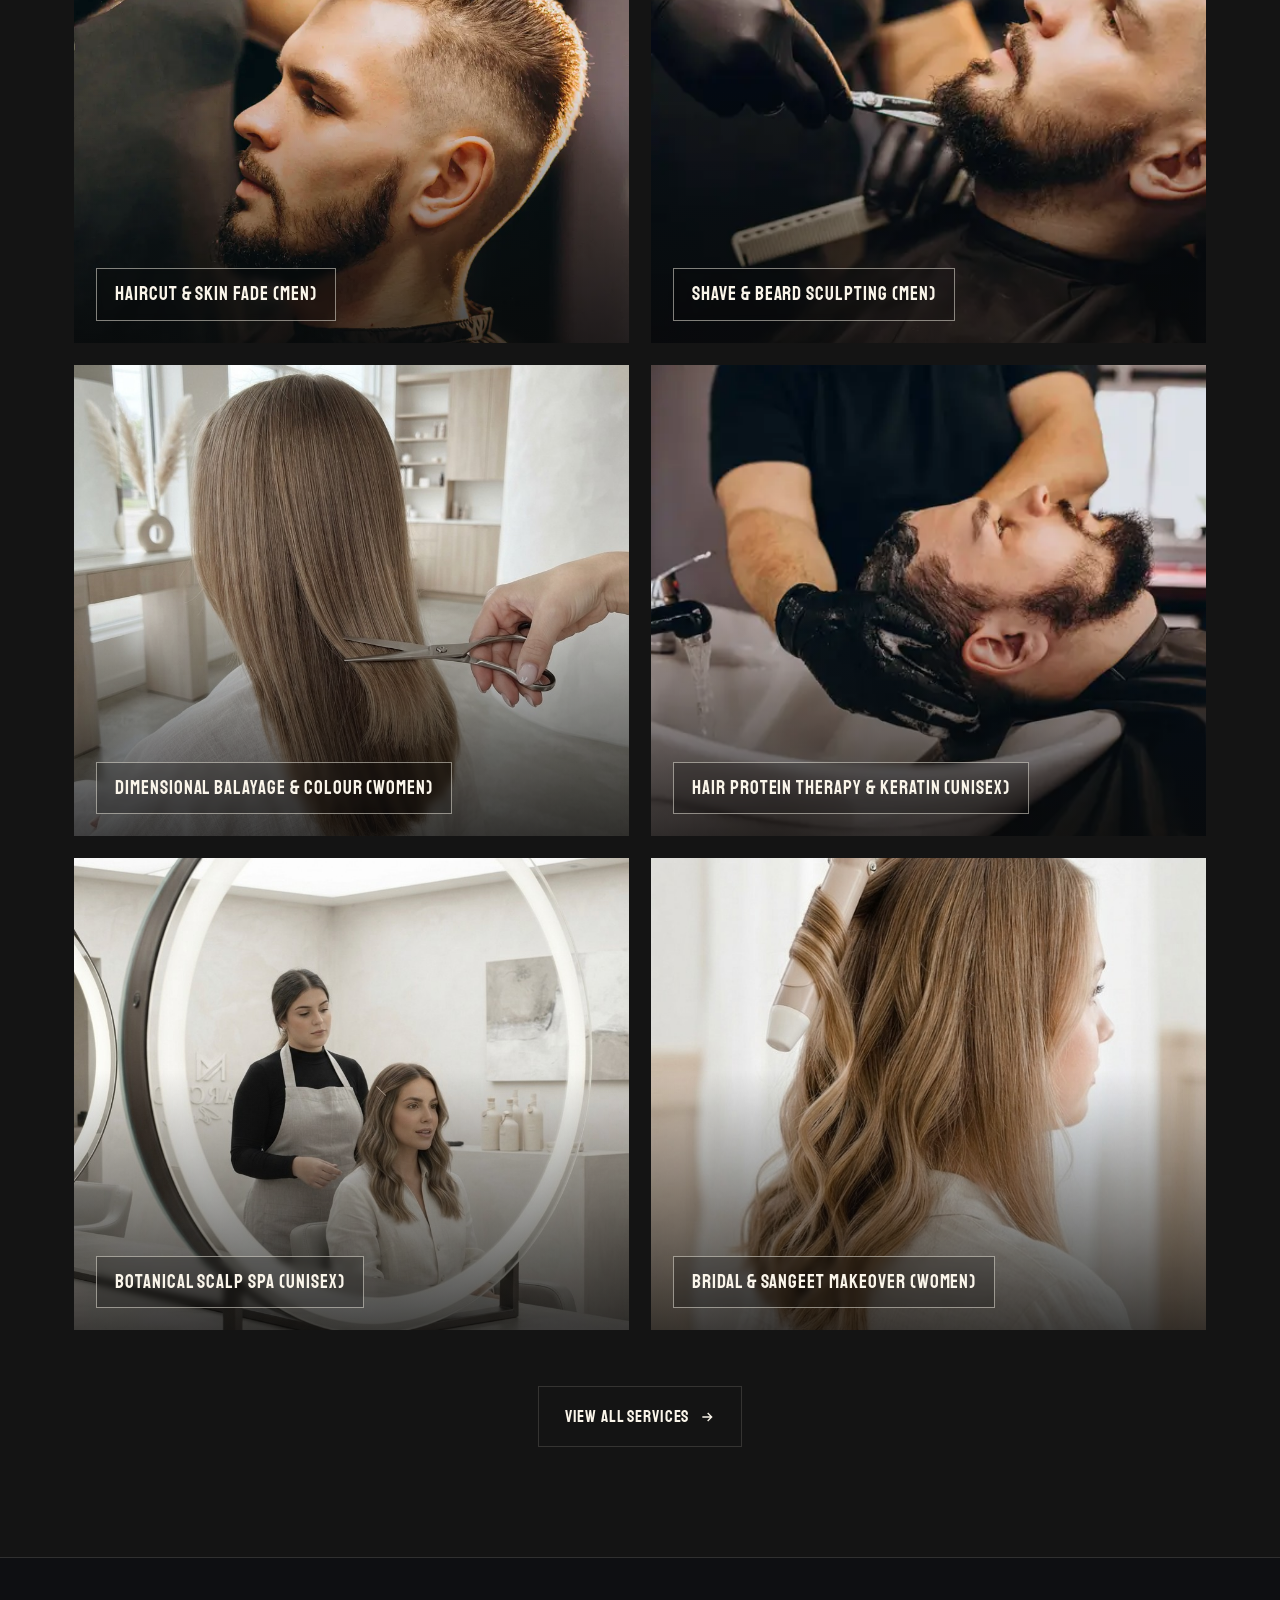
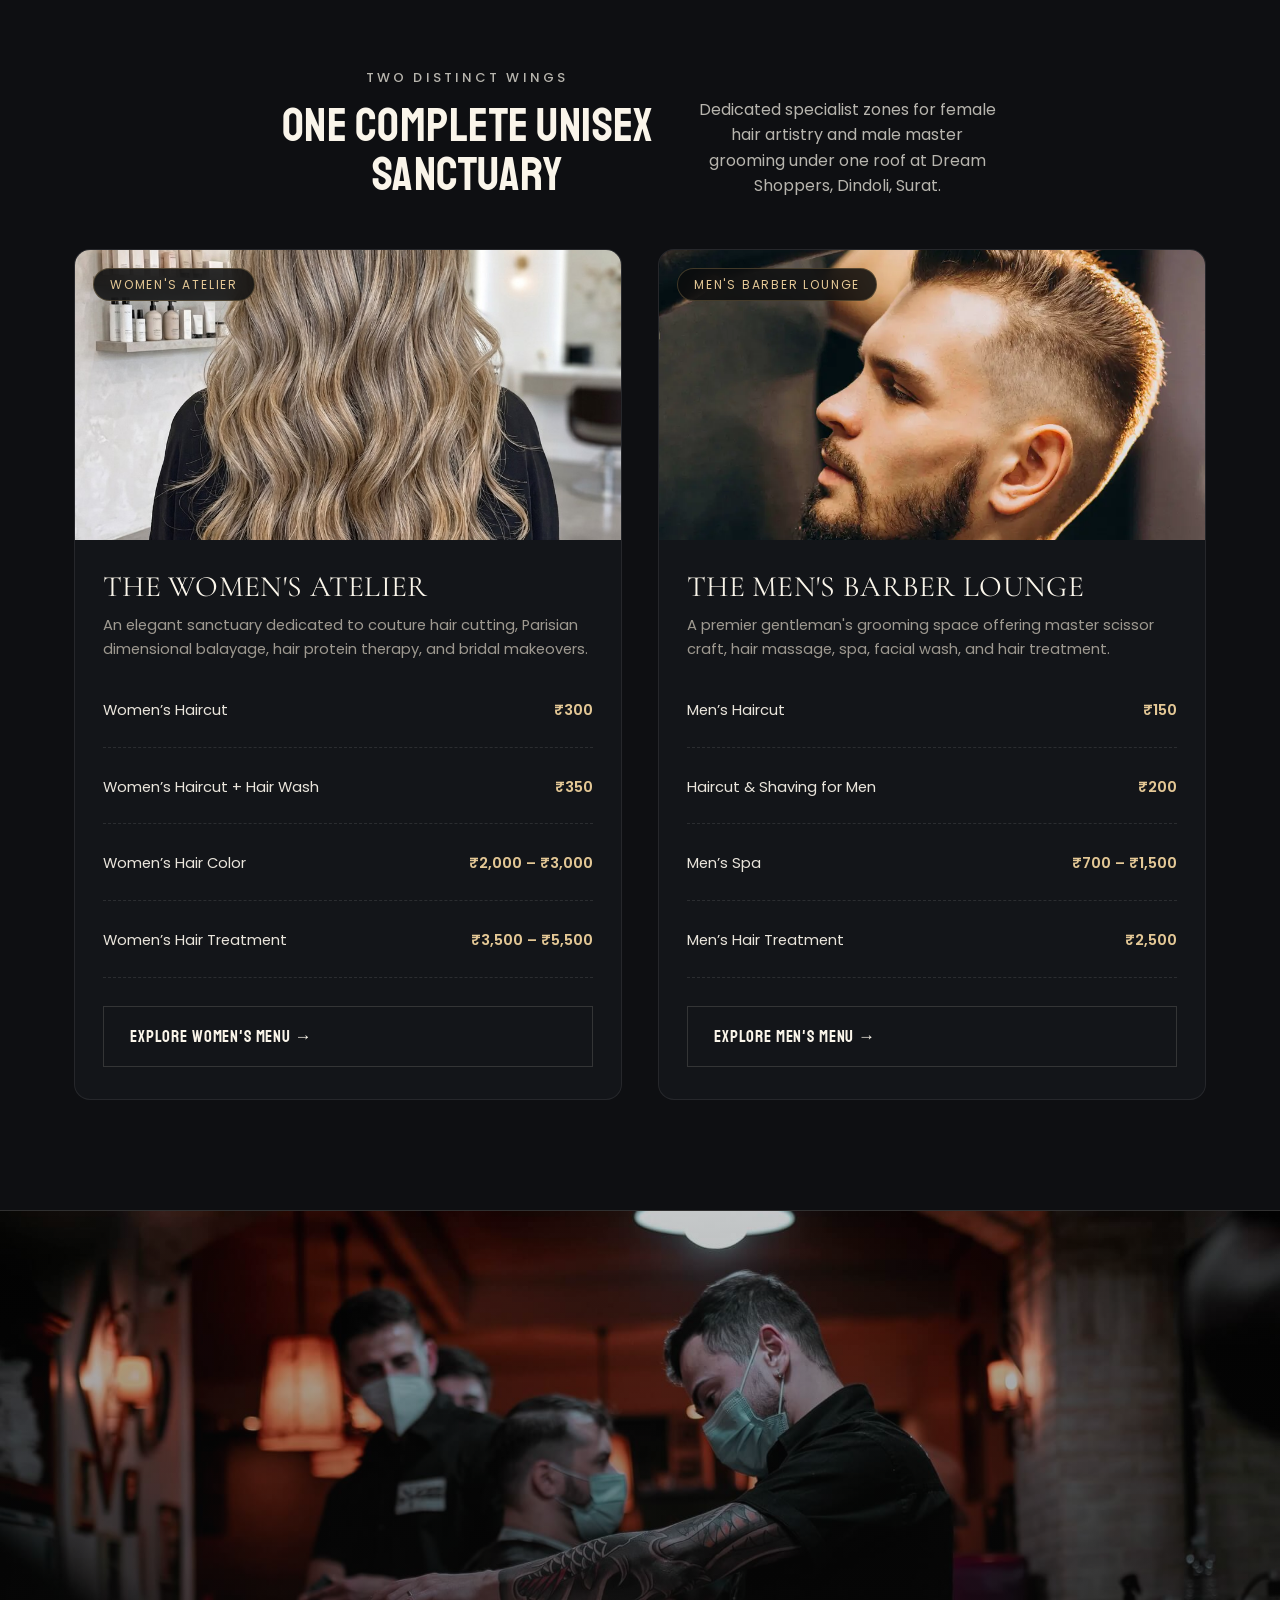
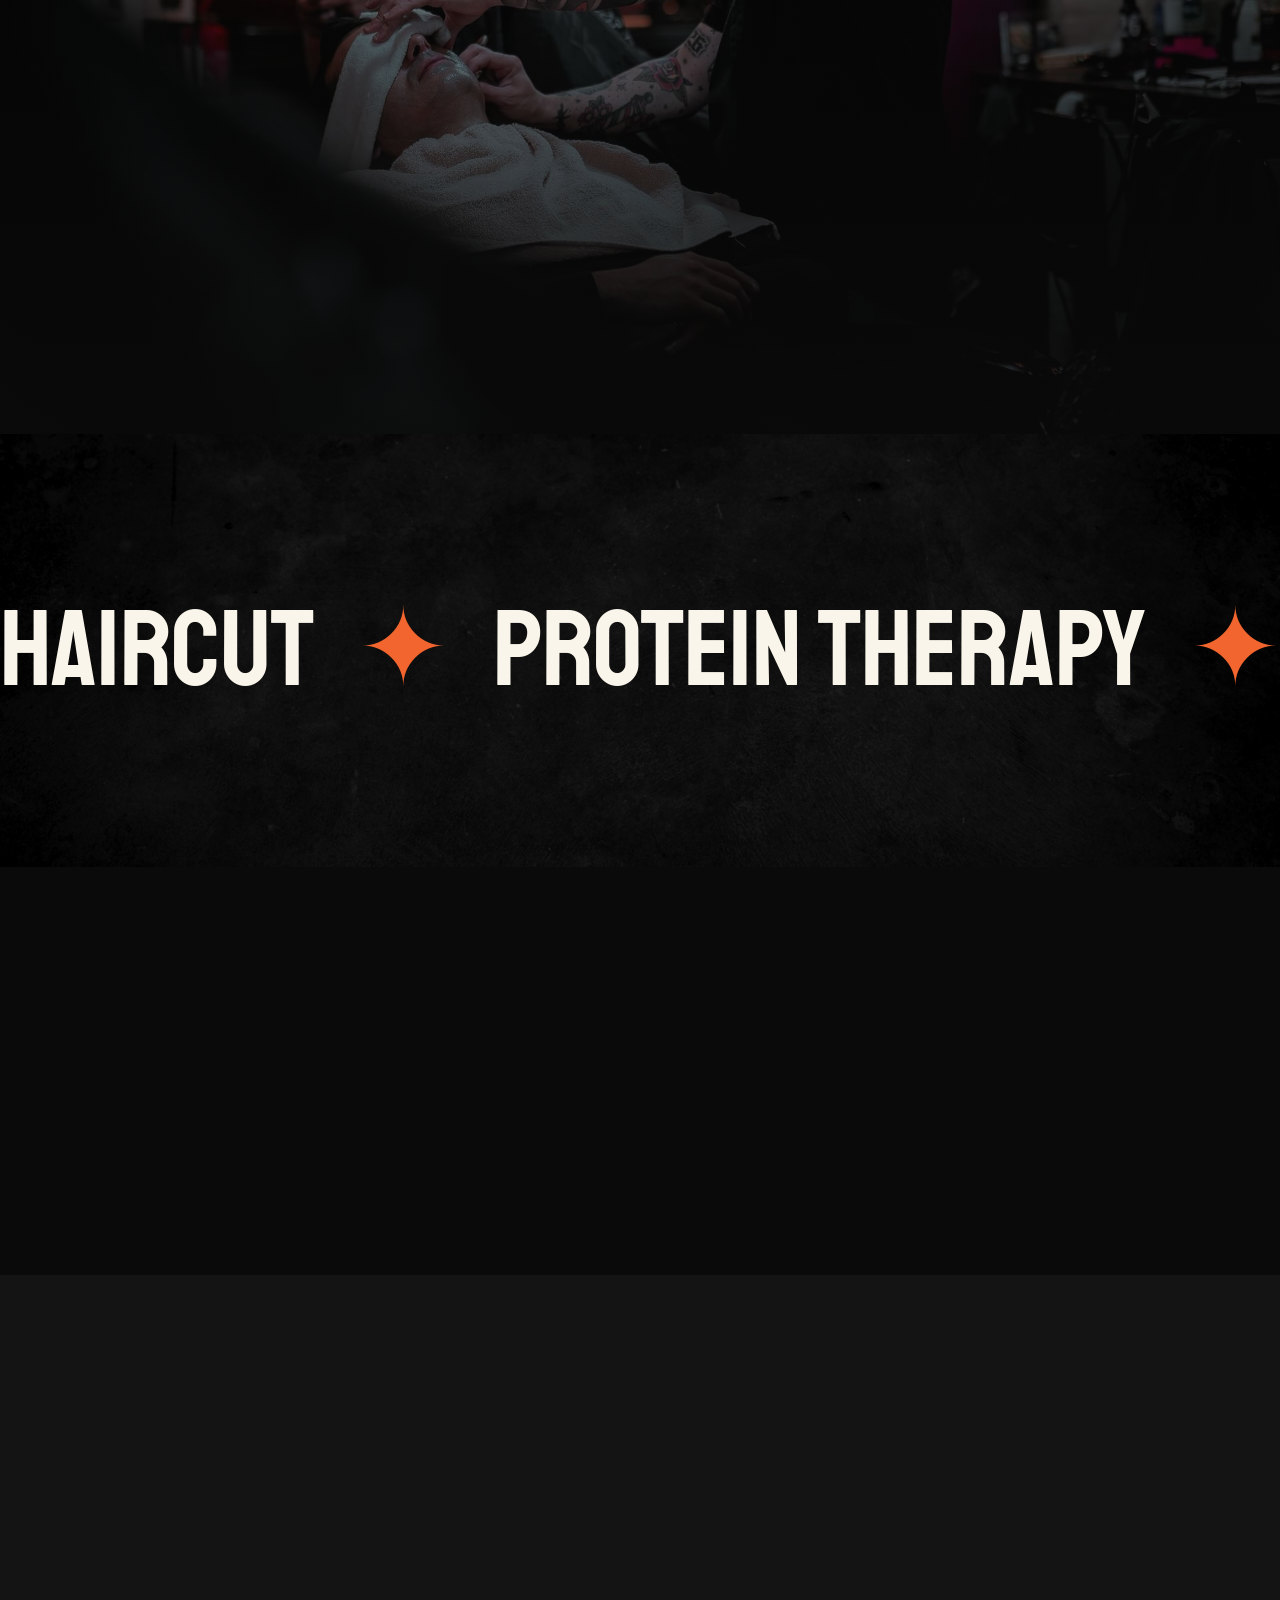
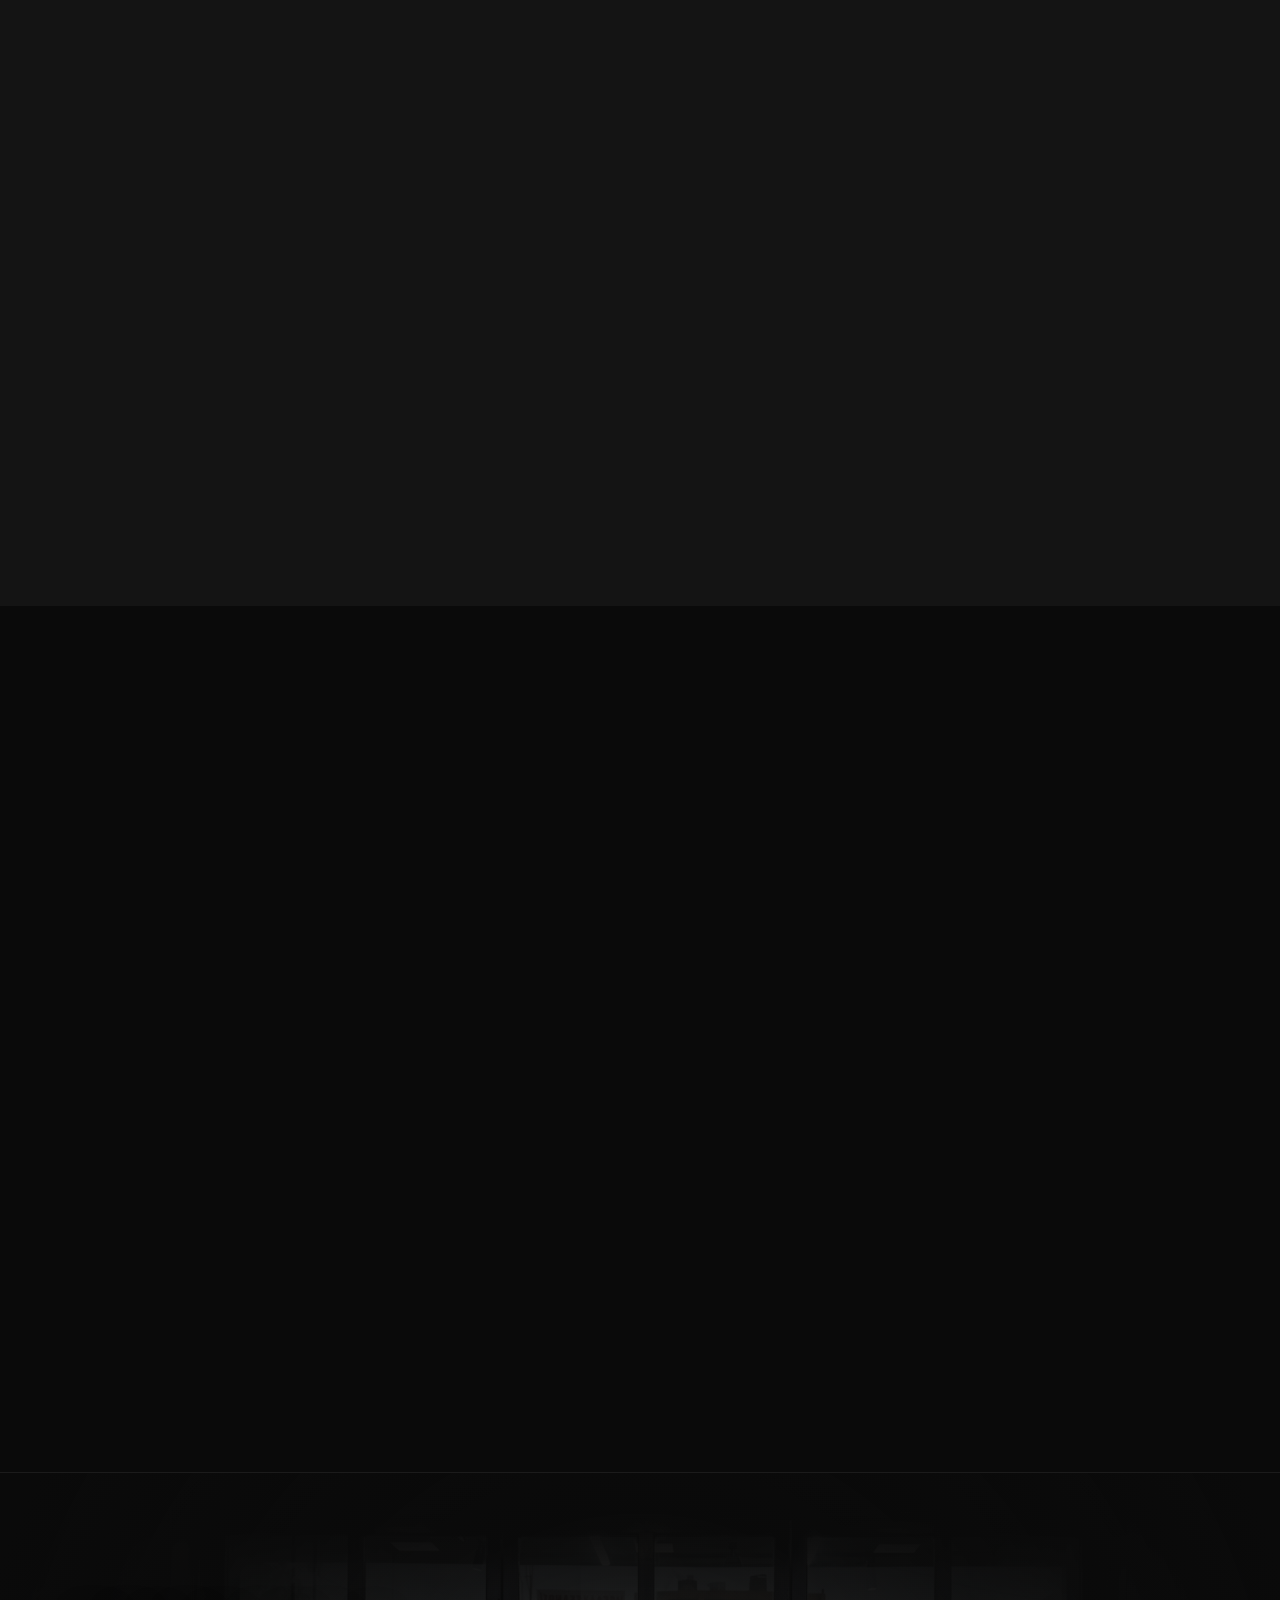
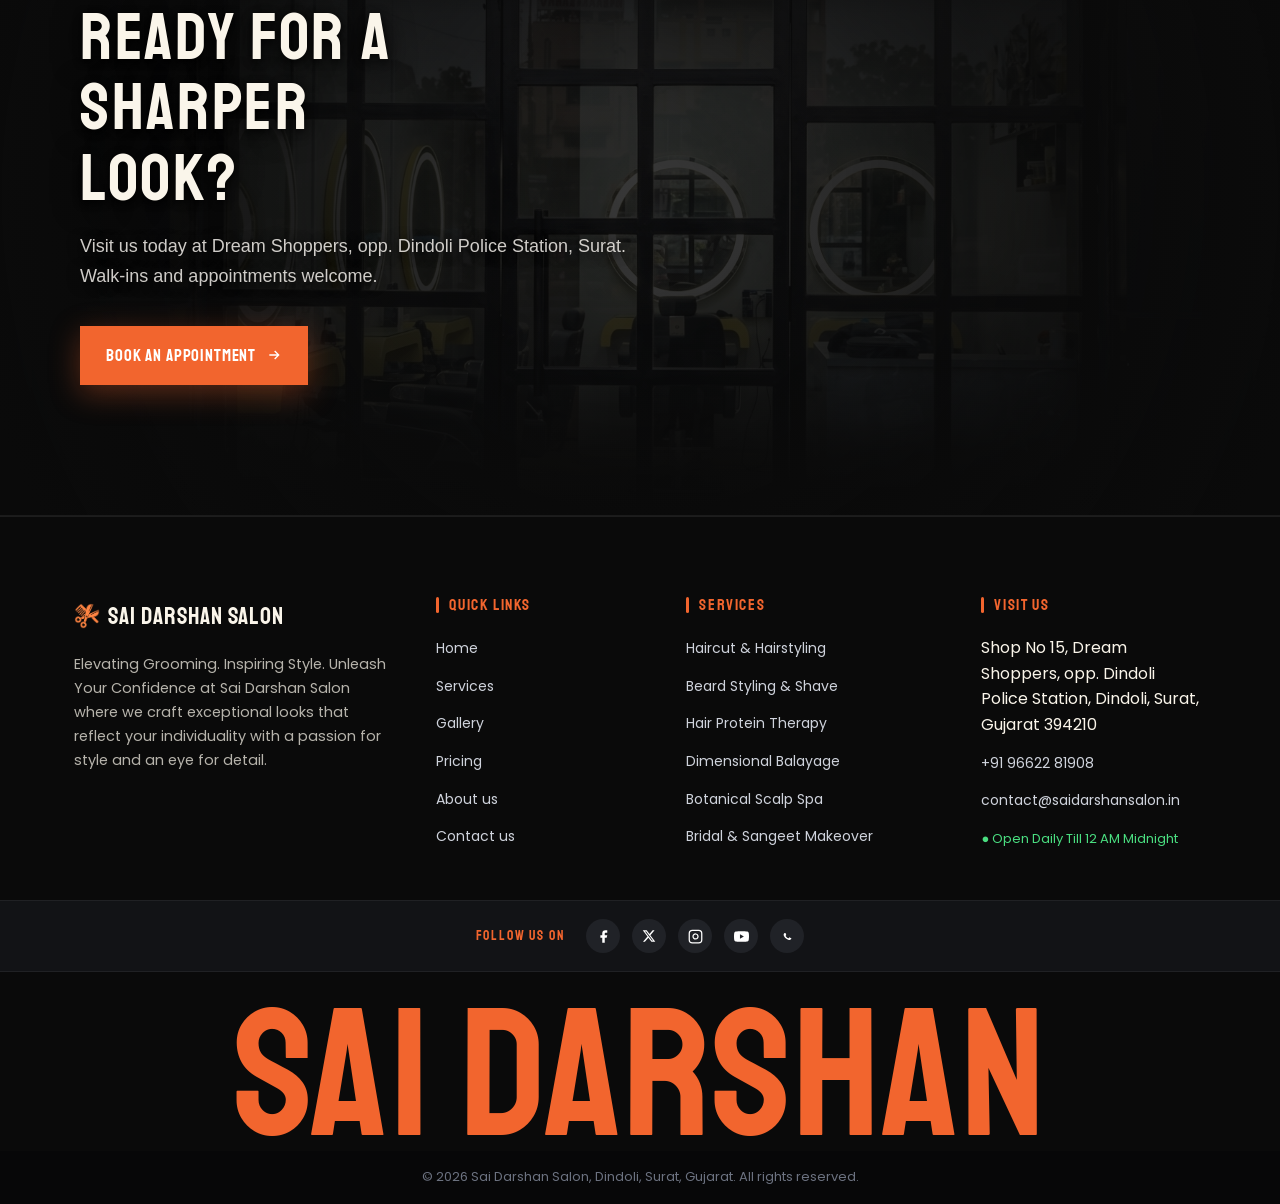
==== commit e6ca35a9: "feat: implement new branding stylesheet and add site assets" ====
--- a/index.html
+++ b/index.html
@@ -14,7 +14,7 @@
     <meta property="og:url" content="https://saidarshansalon.in/" />
     <meta property="og:title" content="Sai Darshan Salon — Unisex Salon &amp; Hair Artistry | Dindoli, Surat" />
     <meta property="og:description" content="Precision skin fades, hot towel shaves, hair protein therapy, balayage &amp; bridal styling in Dindoli, Surat. Open daily till 12 AM midnight." />
-    <meta property="og:image" content="https://saidarshansalon.in/assets/img/storefront.webp" />
+    <meta property="og:image" content="https://saidarshansalon.in/assets/img/storefront.png" />
     <meta property="og:locale" content="en_IN" />
     <meta property="og:site_name" content="Sai Darshan Salon" />
     <!-- Twitter -->
@@ -22,7 +22,7 @@
     <meta name="twitter:url" content="https://saidarshansalon.in/" />
     <meta name="twitter:title" content="Sai Darshan Salon — Unisex Salon &amp; Hair Artistry | Dindoli, Surat" />
     <meta name="twitter:description" content="Precision skin fades, hot towel shaves, hair protein therapy, balayage &amp; bridal styling in Dindoli, Surat." />
-    <meta name="twitter:image" content="https://saidarshansalon.in/assets/img/storefront.webp" />
+    <meta name="twitter:image" content="https://saidarshansalon.in/assets/img/storefront.png" />
     <meta name="theme-color" content="#0a0a0a" />
     <link rel="manifest" href="manifest.json" />
     <link rel="icon" href="assets/img/favicon-mark.png" />
@@ -48,7 +48,7 @@
           "alternateName": "SAI DARSHAN HAIR SALOON",
           "url": "https://saidarshansalon.in/",
           "logo": "https://saidarshansalon.in/assets/img/logo.png",
-          "image": "https://saidarshansalon.in/assets/img/storefront.webp",
+          "image": "https://saidarshansalon.in/assets/img/storefront.png",
           "telephone": "+919662281908",
           "email": "contact@saidarshansalon.in",
           "priceRange": "₹100 - ₹5,500",
@@ -548,60 +548,277 @@
       </div>
     </section>
 
-    <!-- ================= TESTIMONIALS ================= -->
-    <section class="section section--ink">
+    <!-- ================= TESTIMONIALS (8 CLIENT PROFILES INFINITE LOOP) ================= -->
+    <section class="section section--ink testimonials-infinite-section">
       <div class="wrap">
         <div class="section-head section-head--center reveal">
           <div>
-            <p class="eyebrow">Google Reviews &bull; 4.3 ★</p>
+            <p class="eyebrow">Google Reviews &bull; 4.3 ★ Verified Surat Feedback</p>
             <h2>What our clients say</h2>
           </div>
         </div>
-        <div class="slider reveal">
-          <div class="slider__track">
-            <!-- Review 1: Bharti Shimpi -->
-            <article class="testimonial">
-              <img src="assets/img/client-female-1.jpg" alt="Bharti Shimpi" />
-              <div class="testimonial__body">
-                <div class="stars">&#9733;&#9733;&#9733;&#9733;&#9733;</div>
-                <h3>Best service by Harshal Bhai</h3>
-                <p>"Got best service! Special thanks to Harshal bhai for such great hair styling and attention to detail."</p>
-                <strong>Bharti Shimpi</strong><em>Google Review, Dindoli</em>
-              </div>
-            </article>
-            <!-- Review 2: Maya Prajapati -->
-            <article class="testimonial">
-              <img src="assets/img/client-female-2.jpg" alt="Maya Prajapati" />
-              <div class="testimonial__body">
-                <div class="stars">&#9733;&#9733;&#9733;&#9733;&#9733;</div>
-                <h3>Hair Protein Therapy</h3>
-                <p>"Hair protein therapy karavai bahot achha result hai, very nice smooth hair texture and shine."</p>
-                <strong>Maya Prajapati</strong><em>Google Review, Surat</em>
-              </div>
-            </article>
-            <!-- Review 3: Rohan Mehta -->
-            <article class="testimonial">
-              <img src="assets/img/client-glasses.jpg" alt="Rohan Mehta" />
-              <div class="testimonial__body">
-                <div class="stars">&#9733;&#9733;&#9733;&#9733;&#9733;</div>
-                <h3>Sharpest fade in Dindoli</h3>
-                <p>"Best fade and beard shaping. Open till 12 AM midnight which is super convenient after work."</p>
-                <strong>Rohan Mehta</strong><em>Regular Client, Dindoli</em>
-              </div>
-            </article>
-            <!-- Review 4: Aarav Desai -->
-            <article class="testimonial">
-              <img src="assets/img/client-beard-glasses.jpg" alt="Aarav Desai" />
-              <div class="testimonial__body">
-                <div class="stars">&#9733;&#9733;&#9733;&#9733;&#9733;</div>
-                <h3>Hot towel &amp; beard sculpt</h3>
-                <p>"Beard shaped, oiled and trimmed with precision. Warm hospitality and relaxed atmosphere."</p>
-                <strong>Aarav Desai</strong><em>Regular Client, Surat</em>
-              </div>
-            </article>
-          </div>
-        </div>
-        <div class="dots"></div>
+      </div>
+
+      <!-- Infinite Loop Testimonials Marquee Container -->
+      <div class="testimonials-infinite-wrap reveal">
+        <div class="testimonials-infinite-track">
+          <!-- ===== CARD 1: Bharti Shimpi ===== -->
+          <article class="testimonial-card">
+            <div class="testimonial-card__img-wrap">
+              <img src="assets/img/client-female-1.jpg" alt="Bharti Shimpi" loading="lazy" />
+            </div>
+            <div class="testimonial-card__body">
+              <div class="stars">&#9733;&#9733;&#9733;&#9733;&#9733;</div>
+              <h3>Best service by Harshal Bhai</h3>
+              <p>"Got best service! Special thanks to Harshal bhai for such great hair styling and attention to detail. Definitely my go-to salon in Surat."</p>
+              <div class="testimonial-card__author">
+                <strong>Bharti Shimpi</strong>
+                <span>Google Review &bull; Dindoli</span>
+              </div>
+            </div>
+          </article>
+
+          <!-- ===== CARD 2: Maya Prajapati ===== -->
+          <article class="testimonial-card">
+            <div class="testimonial-card__img-wrap">
+              <img src="assets/img/client-female-2.jpg" alt="Maya Prajapati" loading="lazy" />
+            </div>
+            <div class="testimonial-card__body">
+              <div class="stars">&#9733;&#9733;&#9733;&#9733;&#9733;</div>
+              <h3>Hair Protein Therapy</h3>
+              <p>"Hair protein therapy karavai bahot achha result hai, very nice smooth hair texture and shine. Completely transformed my frizzy hair!"</p>
+              <div class="testimonial-card__author">
+                <strong>Maya Prajapati</strong>
+                <span>Google Review &bull; Surat</span>
+              </div>
+            </div>
+          </article>
+
+          <!-- ===== CARD 3: Rohan Mehta ===== -->
+          <article class="testimonial-card">
+            <div class="testimonial-card__img-wrap">
+              <img src="assets/img/client-glasses.jpg" alt="Rohan Mehta" loading="lazy" />
+            </div>
+            <div class="testimonial-card__body">
+              <div class="stars">&#9733;&#9733;&#9733;&#9733;&#9733;</div>
+              <h3>Sharpest Fade in Dindoli</h3>
+              <p>"Best skin fade and beard shaping in Surat. Open till 12 AM midnight which is super convenient after long work hours."</p>
+              <div class="testimonial-card__author">
+                <strong>Rohan Mehta</strong>
+                <span>Regular Client &bull; Dindoli</span>
+              </div>
+            </div>
+          </article>
+
+          <!-- ===== CARD 4: Aarav Desai ===== -->
+          <article class="testimonial-card">
+            <div class="testimonial-card__img-wrap">
+              <img src="assets/img/client-beard-glasses.jpg" alt="Aarav Desai" loading="lazy" />
+            </div>
+            <div class="testimonial-card__body">
+              <div class="stars">&#9733;&#9733;&#9733;&#9733;&#9733;</div>
+              <h3>Hot Towel &amp; Beard Sculpt</h3>
+              <p>"Beard shaped, oiled and trimmed with razor precision. Warm hospitality, chill music and luxury relaxed atmosphere every single visit."</p>
+              <div class="testimonial-card__author">
+                <strong>Aarav Desai</strong>
+                <span>Regular Client &bull; Surat</span>
+              </div>
+            </div>
+          </article>
+
+          <!-- ===== CARD 5: Pooja Solanki ===== -->
+          <article class="testimonial-card">
+            <div class="testimonial-card__img-wrap">
+              <img src="assets/img/lumiere/lumiere_1.jpeg" alt="Pooja Solanki" loading="lazy" />
+            </div>
+            <div class="testimonial-card__body">
+              <div class="stars">&#9733;&#9733;&#9733;&#9733;&#9733;</div>
+              <h3>Dimensional Balayage</h3>
+              <p>"Loved the balayage color blend! Elena understood exactly the caramel shade I wanted. Hair feels super soft and healthy."</p>
+              <div class="testimonial-card__author">
+                <strong>Pooja Solanki</strong>
+                <span>Color Client &bull; Surat</span>
+              </div>
+            </div>
+          </article>
+
+          <!-- ===== CARD 6: Karan Patel ===== -->
+          <article class="testimonial-card">
+            <div class="testimonial-card__img-wrap">
+              <img src="assets/img/man-hat-beard.webp" alt="Karan Patel" loading="lazy" />
+            </div>
+            <div class="testimonial-card__body">
+              <div class="stars">&#9733;&#9733;&#9733;&#9733;&#9733;</div>
+              <h3>Master Razor Fade &amp; Spa</h3>
+              <p>"Julian is a master with the clippers and blade. The botanical scalp spa massage and razor lineup are next level. Highly recommend!"</p>
+              <div class="testimonial-card__author">
+                <strong>Karan Patel</strong>
+                <span>VIP Member &bull; Dindoli</span>
+              </div>
+            </div>
+          </article>
+
+          <!-- ===== CARD 7: Sneha Trivedi ===== -->
+          <article class="testimonial-card">
+            <div class="testimonial-card__img-wrap">
+              <img src="assets/img/lumiere/lumiere_12.jpeg" alt="Sneha Trivedi" loading="lazy" />
+            </div>
+            <div class="testimonial-card__body">
+              <div class="stars">&#9733;&#9733;&#9733;&#9733;&#9733;</div>
+              <h3>Bridal Hair Styling</h3>
+              <p>"Sophia did my bridal hairstyle for Sangeet night. Everyone complimented the intricate styling and long-lasting hold throughout the event."</p>
+              <div class="testimonial-card__author">
+                <strong>Sneha Trivedi</strong>
+                <span>Bridal Client &bull; Surat</span>
+              </div>
+            </div>
+          </article>
+
+          <!-- ===== CARD 8: Vikram Joshi ===== -->
+          <article class="testimonial-card">
+            <div class="testimonial-card__img-wrap">
+              <img src="assets/img/stylist-1.jpg" alt="Vikram Joshi" loading="lazy" />
+            </div>
+            <div class="testimonial-card__body">
+              <div class="stars">&#9733;&#9733;&#9733;&#9733;&#9733;</div>
+              <h3>Executive Grooming Package</h3>
+              <p>"Haircut, charcoal face wash, hair spa and beard styling under one roof. Premium salon experience with honest and reasonable pricing."</p>
+              <div class="testimonial-card__author">
+                <strong>Vikram Joshi</strong>
+                <span>Regular Client &bull; Surat</span>
+              </div>
+            </div>
+          </article>
+
+          <!-- ================= DUPLICATE SET (FOR SEAMLESS INFINITE LOOP) ================= -->
+          <!-- ===== CLONE 1: Bharti Shimpi ===== -->
+          <article class="testimonial-card" aria-hidden="true">
+            <div class="testimonial-card__img-wrap">
+              <img src="assets/img/client-female-1.jpg" alt="Bharti Shimpi" loading="lazy" />
+            </div>
+            <div class="testimonial-card__body">
+              <div class="stars">&#9733;&#9733;&#9733;&#9733;&#9733;</div>
+              <h3>Best service by Harshal Bhai</h3>
+              <p>"Got best service! Special thanks to Harshal bhai for such great hair styling and attention to detail. Definitely my go-to salon in Surat."</p>
+              <div class="testimonial-card__author">
+                <strong>Bharti Shimpi</strong>
+                <span>Google Review &bull; Dindoli</span>
+              </div>
+            </div>
+          </article>
+
+          <!-- ===== CLONE 2: Maya Prajapati ===== -->
+          <article class="testimonial-card" aria-hidden="true">
+            <div class="testimonial-card__img-wrap">
+              <img src="assets/img/client-female-2.jpg" alt="Maya Prajapati" loading="lazy" />
+            </div>
+            <div class="testimonial-card__body">
+              <div class="stars">&#9733;&#9733;&#9733;&#9733;&#9733;</div>
+              <h3>Hair Protein Therapy</h3>
+              <p>"Hair protein therapy karavai bahot achha result hai, very nice smooth hair texture and shine. Completely transformed my frizzy hair!"</p>
+              <div class="testimonial-card__author">
+                <strong>Maya Prajapati</strong>
+                <span>Google Review &bull; Surat</span>
+              </div>
+            </div>
+          </article>
+
+          <!-- ===== CLONE 3: Rohan Mehta ===== -->
+          <article class="testimonial-card" aria-hidden="true">
+            <div class="testimonial-card__img-wrap">
+              <img src="assets/img/client-glasses.jpg" alt="Rohan Mehta" loading="lazy" />
+            </div>
+            <div class="testimonial-card__body">
+              <div class="stars">&#9733;&#9733;&#9733;&#9733;&#9733;</div>
+              <h3>Sharpest Fade in Dindoli</h3>
+              <p>"Best skin fade and beard shaping in Surat. Open till 12 AM midnight which is super convenient after long work hours."</p>
+              <div class="testimonial-card__author">
+                <strong>Rohan Mehta</strong>
+                <span>Regular Client &bull; Dindoli</span>
+              </div>
+            </div>
+          </article>
+
+          <!-- ===== CLONE 4: Aarav Desai ===== -->
+          <article class="testimonial-card" aria-hidden="true">
+            <div class="testimonial-card__img-wrap">
+              <img src="assets/img/client-beard-glasses.jpg" alt="Aarav Desai" loading="lazy" />
+            </div>
+            <div class="testimonial-card__body">
+              <div class="stars">&#9733;&#9733;&#9733;&#9733;&#9733;</div>
+              <h3>Hot Towel &amp; Beard Sculpt</h3>
+              <p>"Beard shaped, oiled and trimmed with razor precision. Warm hospitality, chill music and luxury relaxed atmosphere every single visit."</p>
+              <div class="testimonial-card__author">
+                <strong>Aarav Desai</strong>
+                <span>Regular Client &bull; Surat</span>
+              </div>
+            </div>
+          </article>
+
+          <!-- ===== CLONE 5: Pooja Solanki ===== -->
+          <article class="testimonial-card" aria-hidden="true">
+            <div class="testimonial-card__img-wrap">
+              <img src="assets/img/lumiere/lumiere_1.jpeg" alt="Pooja Solanki" loading="lazy" />
+            </div>
+            <div class="testimonial-card__body">
+              <div class="stars">&#9733;&#9733;&#9733;&#9733;&#9733;</div>
+              <h3>Dimensional Balayage</h3>
+              <p>"Loved the balayage color blend! Elena understood exactly the caramel shade I wanted. Hair feels super soft and healthy."</p>
+              <div class="testimonial-card__author">
+                <strong>Pooja Solanki</strong>
+                <span>Color Client &bull; Surat</span>
+              </div>
+            </div>
+          </article>
+
+          <!-- ===== CLONE 6: Karan Patel ===== -->
+          <article class="testimonial-card" aria-hidden="true">
+            <div class="testimonial-card__img-wrap">
+              <img src="assets/img/man-hat-beard.webp" alt="Karan Patel" loading="lazy" />
+            </div>
+            <div class="testimonial-card__body">
+              <div class="stars">&#9733;&#9733;&#9733;&#9733;&#9733;</div>
+              <h3>Master Razor Fade &amp; Spa</h3>
+              <p>"Julian is a master with the clippers and blade. The botanical scalp spa massage and razor lineup are next level. Highly recommend!"</p>
+              <div class="testimonial-card__author">
+                <strong>Karan Patel</strong>
+                <span>VIP Member &bull; Dindoli</span>
+              </div>
+            </div>
+          </article>
+
+          <!-- ===== CLONE 7: Sneha Trivedi ===== -->
+          <article class="testimonial-card" aria-hidden="true">
+            <div class="testimonial-card__img-wrap">
+              <img src="assets/img/lumiere/lumiere_12.jpeg" alt="Sneha Trivedi" loading="lazy" />
+            </div>
+            <div class="testimonial-card__body">
+              <div class="stars">&#9733;&#9733;&#9733;&#9733;&#9733;</div>
+              <h3>Bridal Hair Styling</h3>
+              <p>"Sophia did my bridal hairstyle for Sangeet night. Everyone complimented the intricate styling and long-lasting hold throughout the event."</p>
+              <div class="testimonial-card__author">
+                <strong>Sneha Trivedi</strong>
+                <span>Bridal Client &bull; Surat</span>
+              </div>
+            </div>
+          </article>
+
+          <!-- ===== CLONE 8: Vikram Joshi ===== -->
+          <article class="testimonial-card" aria-hidden="true">
+            <div class="testimonial-card__img-wrap">
+              <img src="assets/img/stylist-1.jpg" alt="Vikram Joshi" loading="lazy" />
+            </div>
+            <div class="testimonial-card__body">
+              <div class="stars">&#9733;&#9733;&#9733;&#9733;&#9733;</div>
+              <h3>Executive Grooming Package</h3>
+              <p>"Haircut, charcoal face wash, hair spa and beard styling under one roof. Premium salon experience with honest and reasonable pricing."</p>
+              <div class="testimonial-card__author">
+                <strong>Vikram Joshi</strong>
+                <span>Regular Client &bull; Surat</span>
+              </div>
+            </div>
+          </article>
+        </div>
       </div>
     </section>
 
@@ -659,7 +876,7 @@
 
     <!-- ================= CTA ================= -->
     <section class="cta">
-      <div class="cta__bg"><img src="assets/img/storefront.webp" alt="Sai Darshan Hair Saloon" /></div>
+      <div class="cta__bg"><img src="assets/img/storefront.png" alt="Sai Darshan Hair Saloon" /></div>
       <div class="wrap">
         <h2 class="reveal">Ready for a sharper look?</h2>
         <p class="reveal" data-delay="1">Visit us today at Dream Shoppers, opp. Dindoli Police Station, Surat. Walk-ins and appointments welcome.</p>
--- a/css/style.css
+++ b/css/style.css
@@ -2232,6 +2232,278 @@
   line-height: 1.35;
   color: var(--cream, #faf7f2);
   margin-bottom: 24px;
+}
+
+/* ==========================================================================
+   CALL TO ACTION (CTA) SECTION WITH SMOOTH FADED STOREFRONT BACKDROP
+   ========================================================================== */
+
+.cta {
+  position: relative;
+  padding: 130px 0;
+  min-height: 480px;
+  display: flex;
+  align-items: center;
+  justify-content: flex-start;
+  text-align: left;
+  background: #0a0a0a;
+  border-top: 1px solid rgba(255, 255, 255, 0.07);
+  border-bottom: 1px solid rgba(255, 255, 255, 0.07);
+  overflow: hidden;
+}
+
+.cta__bg {
+  position: absolute;
+  inset: 0;
+  width: 100%;
+  height: 100%;
+  display: flex;
+  align-items: center;
+  justify-content: center;
+  pointer-events: none;
+  z-index: 1;
+  overflow: hidden;
+}
+
+.cta__bg img {
+  width: 100%;
+  max-width: 1300px;
+  height: 100%;
+  object-fit: cover;
+  object-position: center 40%;
+  opacity: 0.28;
+  filter: contrast(1.1) brightness(0.9);
+  /* Smooth multi-directional faded boundaries for seamless theme blending */
+  -webkit-mask-image: radial-gradient(ellipse 80% 75% at 50% 50%, rgba(0, 0, 0, 1) 20%, rgba(0, 0, 0, 0.6) 55%, transparent 85%),
+                      linear-gradient(to bottom, transparent 0%, rgba(0, 0, 0, 1) 15%, rgba(0, 0, 0, 1) 85%, transparent 100%),
+                      linear-gradient(to right, transparent 0%, rgba(0, 0, 0, 1) 12%, rgba(0, 0, 0, 1) 88%, transparent 100%);
+  -webkit-mask-composite: source-in;
+  mask-image: radial-gradient(ellipse 80% 75% at 50% 50%, rgba(0, 0, 0, 1) 20%, rgba(0, 0, 0, 0.6) 55%, transparent 85%),
+              linear-gradient(to bottom, transparent 0%, rgba(0, 0, 0, 1) 15%, rgba(0, 0, 0, 1) 85%, transparent 100%),
+              linear-gradient(to right, transparent 0%, rgba(0, 0, 0, 1) 12%, rgba(0, 0, 0, 1) 88%, transparent 100%);
+  mask-composite: intersect;
+  transition: transform 0.8s cubic-bezier(0.16, 1, 0.3, 1), opacity 0.8s ease;
+}
+
+.cta:hover .cta__bg img {
+  transform: scale(1.02);
+  opacity: 0.35;
+}
+
+.cta__bg::after {
+  content: "";
+  position: absolute;
+  inset: 0;
+  background: radial-gradient(circle at center, rgba(10, 10, 10, 0.25) 0%, rgba(10, 10, 10, 0.75) 65%, #0a0a0a 95%),
+              linear-gradient(180deg, #0a0a0a 0%, transparent 22%, transparent 78%, #0a0a0a 100%);
+  pointer-events: none;
+}
+
+.cta .wrap {
+  position: relative;
+  z-index: 2;
+  width: 100%;
+  max-width: 1200px;
+  margin: 0 auto;
+  padding: 0 clamp(20px, 4vw, 40px);
+  text-align: left;
+}
+
+.cta h2 {
+  font-family: var(--font-display);
+  font-size: clamp(36px, 5.2vw, 68px);
+  letter-spacing: 0.04em;
+  line-height: 1.06;
+  color: var(--cream, #faf7f2);
+  text-transform: uppercase;
+  margin-bottom: 18px;
+  text-shadow: 0 4px 28px rgba(0, 0, 0, 0.9), 0 2px 8px rgba(0, 0, 0, 0.7);
+  text-align: left;
+}
+
+.cta p {
+  font-family: var(--font-body);
+  font-size: clamp(15px, 1.8vw, 18px);
+  font-weight: 300;
+  color: rgba(250, 247, 242, 0.82);
+  max-width: 580px;
+  margin: 0 0 34px 0;
+  line-height: 1.65;
+  text-shadow: 0 2px 14px rgba(0, 0, 0, 0.95);
+  text-align: left;
+}
+
+.cta .btn {
+  display: inline-flex;
+  align-items: center;
+  justify-content: center;
+  gap: 10px;
+  box-shadow: 0 8px 30px rgba(242, 101, 46, 0.35);
+}
+
+@media (max-width: 768px) {
+  .cta {
+    padding: 85px 0;
+    min-height: 380px;
+  }
+  .cta__bg img {
+    object-position: center 36%;
+    opacity: 0.24;
+  }
+}
+
+/* ==========================================================================
+   INFINITE LOOP TESTIMONIALS MARQUEE (8 PROFILES)
+   ========================================================================== */
+
+.testimonials-infinite-section {
+  padding-bottom: 90px;
+  overflow: hidden;
+}
+
+.testimonials-infinite-wrap {
+  width: 100%;
+  overflow: hidden;
+  position: relative;
+  padding: 24px 0 36px;
+  /* Smooth faded gradient edges for elegant entrance/exit */
+  -webkit-mask-image: linear-gradient(to right, transparent 0%, rgba(0, 0, 0, 1) 6%, rgba(0, 0, 0, 1) 94%, transparent 100%);
+  mask-image: linear-gradient(to right, transparent 0%, rgba(0, 0, 0, 1) 6%, rgba(0, 0, 0, 1) 94%, transparent 100%);
+}
+
+.testimonials-infinite-track {
+  display: flex;
+  gap: 28px;
+  width: max-content;
+  animation: infiniteTestimonialsMarquee 42s linear infinite;
+  will-change: transform;
+}
+
+/* Pause marquee seamlessly on hover */
+.testimonials-infinite-wrap:hover .testimonials-infinite-track {
+  animation-play-state: paused;
+}
+
+.testimonial-card {
+  flex: 0 0 350px;
+  width: 350px;
+  background: #141519;
+  border: 1px solid rgba(255, 255, 255, 0.08);
+  border-radius: 14px;
+  overflow: hidden;
+  display: flex;
+  flex-direction: column;
+  box-shadow: 0 10px 30px rgba(0, 0, 0, 0.5);
+  transition: transform 0.4s cubic-bezier(0.16, 1, 0.3, 1), border-color 0.4s ease, box-shadow 0.4s ease;
+}
+
+.testimonial-card:hover {
+  transform: translateY(-8px);
+  border-color: rgba(242, 101, 46, 0.5);
+  box-shadow: 0 18px 40px rgba(0, 0, 0, 0.7), 0 0 25px rgba(242, 101, 46, 0.15);
+}
+
+.testimonial-card__img-wrap {
+  width: 100%;
+  height: 220px;
+  overflow: hidden;
+  background: #1d1e24;
+  position: relative;
+}
+
+.testimonial-card__img-wrap img {
+  width: 100%;
+  height: 100%;
+  object-fit: cover;
+  object-position: center 25%;
+  transition: transform 0.6s ease;
+}
+
+.testimonial-card:hover .testimonial-card__img-wrap img {
+  transform: scale(1.05);
+}
+
+.testimonial-card__body {
+  padding: 24px;
+  display: flex;
+  flex-direction: column;
+  flex-grow: 1;
+}
+
+.testimonial-card__body .stars {
+  color: var(--orange, #f2652e);
+  font-size: 16px;
+  letter-spacing: 3px;
+  margin-bottom: 12px;
+}
+
+.testimonial-card__body h3 {
+  font-family: var(--font-display);
+  font-size: 21px;
+  letter-spacing: 0.03em;
+  line-height: 1.2;
+  color: var(--cream, #faf7f2);
+  text-transform: uppercase;
+  margin-bottom: 10px;
+}
+
+.testimonial-card__body p {
+  font-family: var(--font-body);
+  font-size: 14.5px;
+  color: rgba(250, 247, 242, 0.78);
+  line-height: 1.6;
+  margin-bottom: 20px;
+  flex-grow: 1;
+}
+
+.testimonial-card__author {
+  border-top: 1px solid rgba(255, 255, 255, 0.08);
+  padding-top: 14px;
+  display: flex;
+  flex-direction: column;
+  gap: 2px;
+}
+
+.testimonial-card__author strong {
+  font-family: var(--font-body);
+  font-size: 15px;
+  font-weight: 600;
+  color: var(--cream, #faf7f2);
+}
+
+.testimonial-card__author span {
+  font-size: 13px;
+  color: var(--orange, #f2652e);
+  letter-spacing: 0.03em;
+}
+
+@keyframes infiniteTestimonialsMarquee {
+  0% {
+    transform: translateX(0);
+  }
+  100% {
+    transform: translateX(-50%);
+  }
+}
+
+@media (max-width: 768px) {
+  .testimonial-card {
+    flex: 0 0 290px;
+    width: 290px;
+  }
+  .testimonial-card__img-wrap {
+    height: 180px;
+  }
+  .testimonial-card__body {
+    padding: 18px;
+  }
+  .testimonial-card__body h3 {
+    font-size: 19px;
+  }
+  .testimonials-infinite-track {
+    gap: 18px;
+    animation-duration: 32s;
+  }
 }
 
 /* ==========================================================================
@@ -2744,6 +3016,246 @@
   cursor: default;
 }
 
+/* ==========================================================================
+   CUSTOM LUXURY CLOCK TIME PICKER SYSTEM
+   ========================================================================== */
+
+.custom-clock-wrap {
+  position: relative;
+  width: 100%;
+  user-select: none;
+}
+
+.custom-clock-wrap input#bookingTime {
+  position: absolute !important;
+  opacity: 0 !important;
+  pointer-events: none !important;
+  height: 0 !important;
+  width: 0 !important;
+  margin: 0 !important;
+  padding: 0 !important;
+  border: 0 !important;
+}
+
+.custom-clock-trigger {
+  width: 100%;
+  min-height: 48px;
+  background: #1c1e22;
+  border: 1px solid rgba(255, 255, 255, 0.1);
+  border-radius: 6px;
+  padding: 13px 44px 13px 18px;
+  color: #faf5ea;
+  font-family: var(--font-body);
+  font-size: 15px;
+  cursor: pointer;
+  display: flex;
+  align-items: center;
+  justify-content: space-between;
+  position: relative;
+  transition: border-color 0.25s var(--ease), background-color 0.25s var(--ease), box-shadow 0.25s var(--ease);
+}
+
+.custom-clock-trigger::after {
+  content: "";
+  position: absolute;
+  right: 16px;
+  top: 50%;
+  transform: translateY(-50%);
+  width: 18px;
+  height: 18px;
+  background-image: url("data:image/svg+xml,%3Csvg xmlns='http://www.w3.org/2000/svg' width='18' height='18' viewBox='0 0 24 24' fill='none' stroke='%23f2652e' stroke-width='2' stroke-linecap='round' stroke-linejoin='round'%3E%3Ccircle cx='12' cy='12' r='10'/%3E%3Cpolyline points='12 6 12 12 16 14'/%3E%3C/svg%3E");
+  background-repeat: no-repeat;
+  background-size: contain;
+  pointer-events: none;
+}
+
+.custom-clock-wrap.is-open .custom-clock-trigger {
+  border-color: var(--orange, #f2652e);
+  background: #22252b;
+  box-shadow: 0 0 0 3px rgba(242, 101, 46, 0.2);
+}
+
+.custom-clock-popup {
+  position: absolute;
+  top: calc(100% + 6px);
+  left: 0;
+  z-index: 100;
+  width: 100%;
+  min-width: 290px;
+  max-width: 340px;
+  background: #16171b;
+  border: 1px solid rgba(242, 101, 46, 0.35);
+  border-radius: 8px;
+  padding: 16px;
+  box-shadow: 0 16px 36px rgba(0, 0, 0, 0.85), 0 4px 12px rgba(0, 0, 0, 0.5);
+  opacity: 0;
+  visibility: hidden;
+  transform: translateY(-8px);
+  transition: opacity 0.2s var(--ease), transform 0.2s var(--ease), visibility 0.2s;
+}
+
+.custom-clock-wrap.is-open .custom-clock-popup {
+  opacity: 1;
+  visibility: visible;
+  transform: translateY(0);
+}
+
+.clock-display-header {
+  display: flex;
+  align-items: center;
+  justify-content: space-between;
+  background: #101114;
+  border: 1px solid rgba(255, 255, 255, 0.08);
+  border-radius: 6px;
+  padding: 10px 14px;
+  margin-bottom: 14px;
+}
+
+.clock-digital-time {
+  font-family: var(--font-body, "Outfit", sans-serif);
+  font-size: 22px;
+  font-weight: 600;
+  font-variant-numeric: tabular-nums;
+  letter-spacing: 0.04em;
+  color: var(--orange, #f2652e);
+  display: flex;
+  align-items: center;
+  gap: 3px;
+}
+
+.clock-digital-time span.time-sep {
+  animation: clockBlink 1.5s infinite;
+  color: #faf5ea;
+  font-weight: 400;
+  margin: 0 1px;
+}
+
+@keyframes clockBlink {
+  0%, 100% { opacity: 1; }
+  50% { opacity: 0.25; }
+}
+
+.clock-meridian-toggle {
+  display: flex;
+  gap: 4px;
+  background: #1c1e22;
+  padding: 3px;
+  border-radius: 4px;
+}
+
+.clock-ampm-btn {
+  background: transparent;
+  border: none;
+  color: #9ca3af;
+  font-family: var(--font-body, "Outfit", sans-serif);
+  font-size: 13px;
+  font-weight: 600;
+  letter-spacing: 0.04em;
+  padding: 5px 12px;
+  border-radius: 3px;
+  cursor: pointer;
+  transition: background-color 0.2s, color 0.2s;
+}
+
+.clock-ampm-btn.is-active {
+  background: var(--orange, #f2652e);
+  color: #0a0a0a;
+}
+
+.clock-columns-wrap {
+  display: grid;
+  grid-template-columns: 1fr 1fr;
+  gap: 10px;
+  margin-bottom: 14px;
+}
+
+.clock-col {
+  display: flex;
+  flex-direction: column;
+}
+
+.clock-col-label {
+  font-family: var(--font-body, "Outfit", sans-serif);
+  font-size: 11.5px;
+  font-weight: 600;
+  letter-spacing: 0.08em;
+  color: var(--orange, #f2652e);
+  margin-bottom: 6px;
+  text-transform: uppercase;
+}
+
+.clock-grid-scroll {
+  max-height: 145px;
+  overflow-y: auto;
+  background: #101114;
+  border: 1px solid rgba(255, 255, 255, 0.08);
+  border-radius: 6px;
+  padding: 4px;
+  display: grid;
+  grid-template-columns: 1fr;
+  gap: 3px;
+  scrollbar-width: thin;
+  scrollbar-color: var(--orange, #f2652e) #101114;
+}
+
+.clock-grid-scroll::-webkit-scrollbar {
+  width: 4px;
+}
+
+.clock-grid-scroll::-webkit-scrollbar-track {
+  background: #101114;
+}
+
+.clock-grid-scroll::-webkit-scrollbar-thumb {
+  background: rgba(242, 101, 46, 0.6);
+  border-radius: 4px;
+}
+
+.clock-chip {
+  padding: 7px 8px;
+  text-align: center;
+  font-family: var(--font-body, "Outfit", sans-serif);
+  font-size: 14px;
+  font-weight: 500;
+  font-variant-numeric: tabular-nums;
+  color: #d1d5db;
+  border-radius: 4px;
+  cursor: pointer;
+  transition: background-color 0.15s, color 0.15s, transform 0.15s;
+}
+
+.clock-chip:hover {
+  background: #23262d;
+  color: #fff;
+}
+
+.clock-chip.is-selected {
+  background: var(--orange, #f2652e) !important;
+  color: #0a0a0a !important;
+  font-weight: 600;
+}
+
+.clock-confirm-btn {
+  width: 100%;
+  background: var(--orange, #f2652e);
+  color: #0a0a0a;
+  border: none;
+  padding: 11px 14px;
+  border-radius: 4px;
+  font-family: var(--font-body, "Outfit", sans-serif);
+  font-size: 13.5px;
+  letter-spacing: 0.05em;
+  text-transform: uppercase;
+  font-weight: 600;
+  cursor: pointer;
+  transition: background-color 0.2s, color 0.2s;
+}
+
+.clock-confirm-btn:hover {
+  background: #fff;
+  color: #0a0a0a;
+}
+
 .contact-framer-submit {
   width: 100%;
   background: var(--orange, #f2652e);
@@ -2758,13 +3270,177 @@
   cursor: pointer;
   border-radius: 4px;
   margin-top: 8px;
-  transition: transform 0.2s var(--ease), background-color 0.2s var(--ease), color 0.2s var(--ease);
-}
-
-.contact-framer-submit:hover {
+  transition: transform 0.2s var(--ease), background-color 0.2s var(--ease), color 0.2s var(--ease), opacity 0.2s;
+}
+
+.contact-framer-submit:disabled {
+  opacity: 0.6;
+  cursor: not-allowed;
+  transform: none !important;
+}
+
+.contact-framer-submit:hover:not(:disabled) {
   background: #fff;
   color: var(--black, #0a0a0a);
   transform: translateY(-2px);
+}
+
+/* ==========================================================================
+   APPOINTMENT BOOKING STATUS MODAL (SUCCESS & CONFLICT POPUP)
+   ========================================================================== */
+
+.booking-modal-backdrop {
+  position: fixed;
+  inset: 0;
+  z-index: 9999;
+  background: rgba(8, 9, 11, 0.85);
+  backdrop-filter: blur(8px);
+  -webkit-backdrop-filter: blur(8px);
+  display: flex;
+  align-items: center;
+  justify-content: center;
+  padding: 20px;
+  opacity: 0;
+  visibility: hidden;
+  transition: opacity 0.3s var(--ease), visibility 0.3s;
+}
+
+.booking-modal-backdrop.is-visible {
+  opacity: 1;
+  visibility: visible;
+}
+
+.booking-modal-card {
+  width: 100%;
+  max-width: 480px;
+  background: #14161a;
+  border: 1px solid rgba(255, 255, 255, 0.12);
+  border-radius: 12px;
+  padding: 36px 32px;
+  box-shadow: 0 24px 60px rgba(0, 0, 0, 0.85), 0 4px 16px rgba(0, 0, 0, 0.4);
+  transform: scale(0.92) translateY(12px);
+  transition: transform 0.3s var(--ease);
+  position: relative;
+  text-align: center;
+}
+
+.booking-modal-backdrop.is-visible .booking-modal-card {
+  transform: scale(1) translateY(0);
+}
+
+.booking-modal-icon {
+  width: 64px;
+  height: 64px;
+  border-radius: 50%;
+  display: inline-flex;
+  align-items: center;
+  justify-content: center;
+  margin-bottom: 20px;
+  font-size: 28px;
+}
+
+.booking-modal-card.is-conflict {
+  border-color: rgba(242, 101, 46, 0.7);
+  box-shadow: 0 24px 60px rgba(0, 0, 0, 0.85), 0 0 24px rgba(242, 101, 46, 0.2);
+}
+
+.booking-modal-card.is-conflict .booking-modal-icon {
+  background: rgba(242, 101, 46, 0.15);
+  color: var(--orange, #f2652e);
+  border: 1px solid rgba(242, 101, 46, 0.4);
+}
+
+.booking-modal-card.is-success {
+  border-color: rgba(34, 197, 94, 0.6);
+  box-shadow: 0 24px 60px rgba(0, 0, 0, 0.85), 0 0 24px rgba(34, 197, 94, 0.2);
+}
+
+.booking-modal-card.is-success .booking-modal-icon {
+  background: rgba(34, 197, 94, 0.15);
+  color: #22c55e;
+  border: 1px solid rgba(34, 197, 94, 0.4);
+}
+
+.booking-modal-card.is-error {
+  border-color: rgba(239, 68, 68, 0.6);
+}
+
+.booking-modal-card.is-error .booking-modal-icon {
+  background: rgba(239, 68, 68, 0.15);
+  color: #ef4444;
+  border: 1px solid rgba(239, 68, 68, 0.4);
+}
+
+.booking-modal-title {
+  font-family: var(--font-display);
+  font-size: 26px;
+  letter-spacing: 0.04em;
+  color: #fff;
+  margin-bottom: 12px;
+}
+
+.booking-modal-desc {
+  color: #cfd3dc;
+  font-size: 15px;
+  line-height: 1.6;
+  margin-bottom: 26px;
+}
+
+.booking-modal-actions {
+  display: flex;
+  flex-direction: column;
+  gap: 12px;
+}
+
+.booking-modal-btn {
+  width: 100%;
+  padding: 14px 20px;
+  border-radius: 6px;
+  font-family: var(--font-display);
+  font-size: 16px;
+  letter-spacing: 0.06em;
+  text-transform: uppercase;
+  font-weight: 600;
+  cursor: pointer;
+  border: none;
+  transition: transform 0.2s var(--ease), background-color 0.2s, color 0.2s;
+}
+
+.booking-modal-btn--primary {
+  background: var(--orange, #f2652e);
+  color: #0a0a0a;
+}
+
+.booking-modal-btn--primary:hover {
+  background: #fff;
+  color: #0a0a0a;
+  transform: translateY(-2px);
+}
+
+.booking-modal-btn--whatsapp {
+  background: #25d366;
+  color: #0a0a0a;
+  display: inline-flex;
+  align-items: center;
+  justify-content: center;
+  gap: 8px;
+}
+
+.booking-modal-btn--whatsapp:hover {
+  background: #22c35e;
+  color: #000;
+  transform: translateY(-2px);
+}
+
+.booking-modal-btn--ghost {
+  background: transparent;
+  color: #9ca3af;
+  border: 1px solid rgba(255, 255, 255, 0.12);
+}
+
+.booking-modal-btn--ghost:hover {
+  background: rgba(255, 255, 255, 0.05);
+  color: #fff;
 }
 
 /* Location details below the form */
@@ -2921,7 +3597,8 @@
   .contact-framer-field select,
   .contact-framer-field textarea,
   .custom-select-trigger,
-  .custom-calendar-trigger {
+  .custom-calendar-trigger,
+  .custom-clock-trigger {
     font-size: 16px; /* Prevents auto-zoom in iOS Safari */
     padding: 12px 14px;
   }
